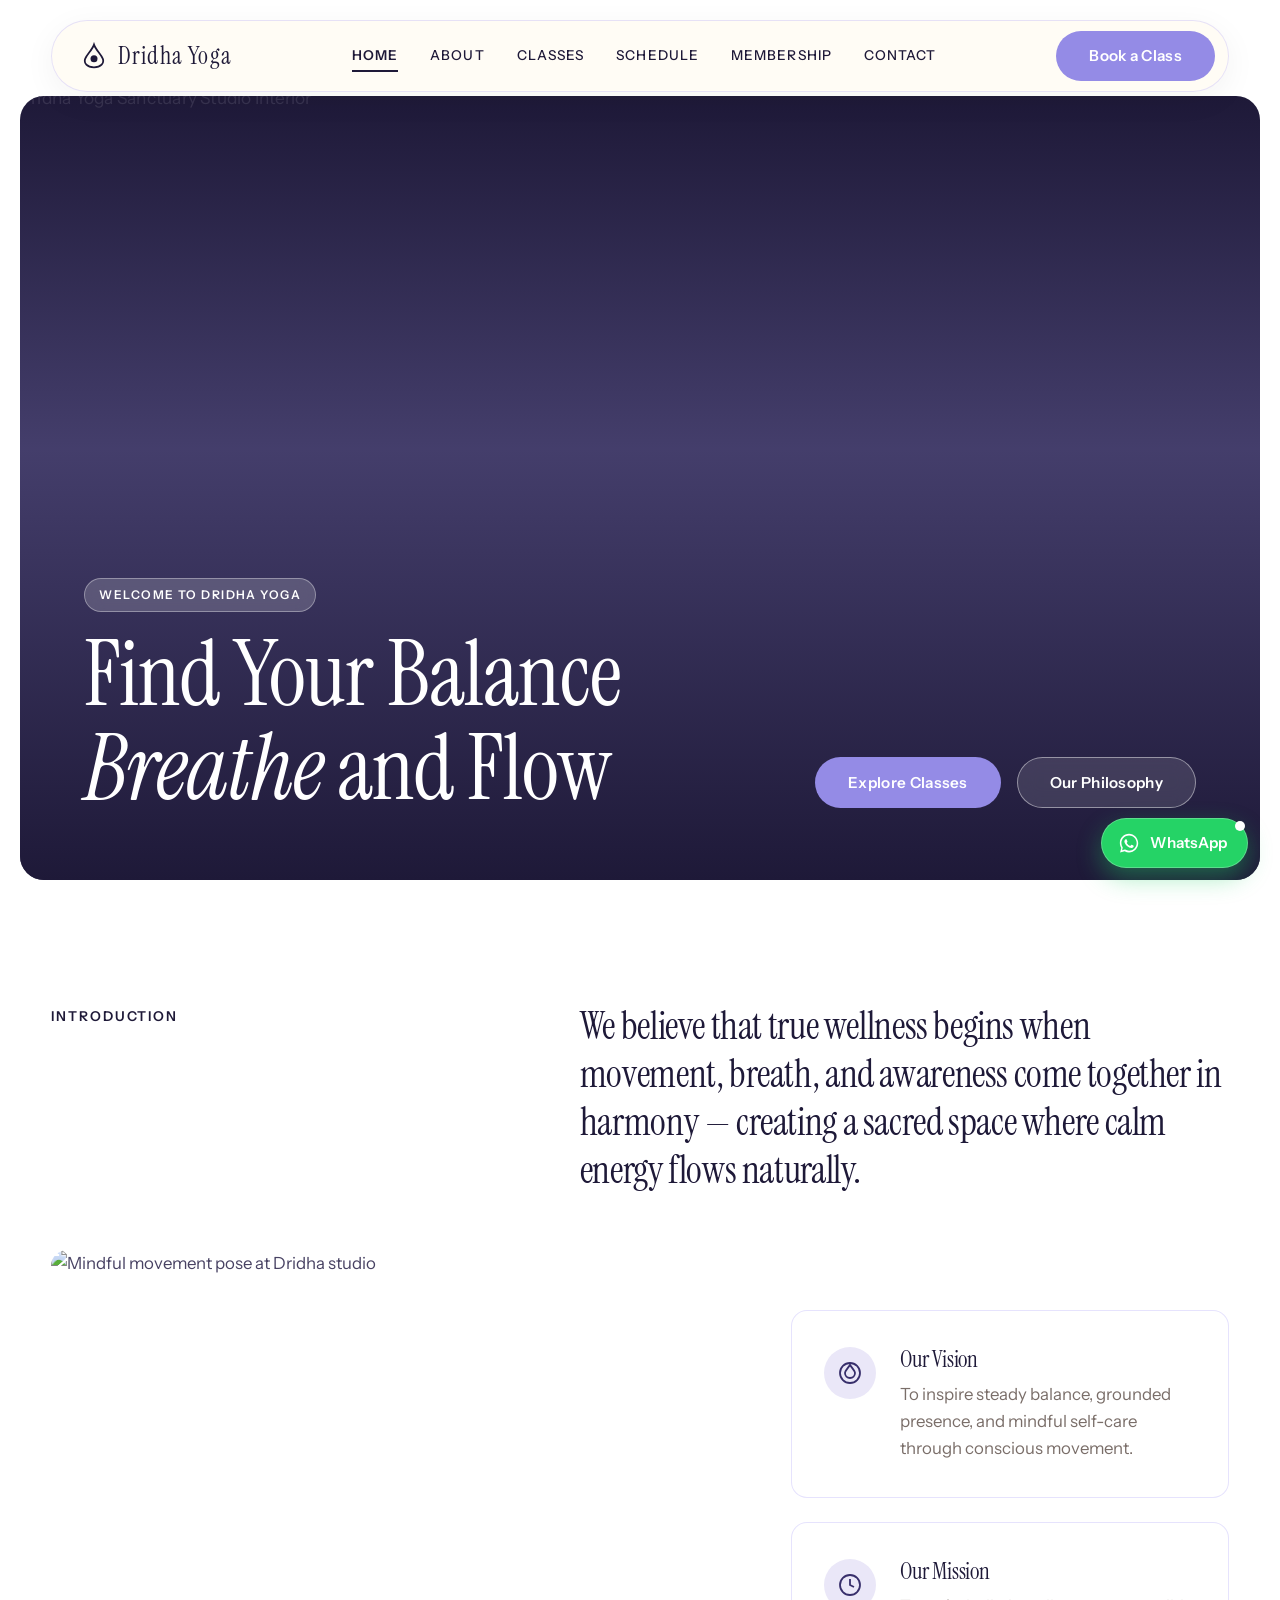
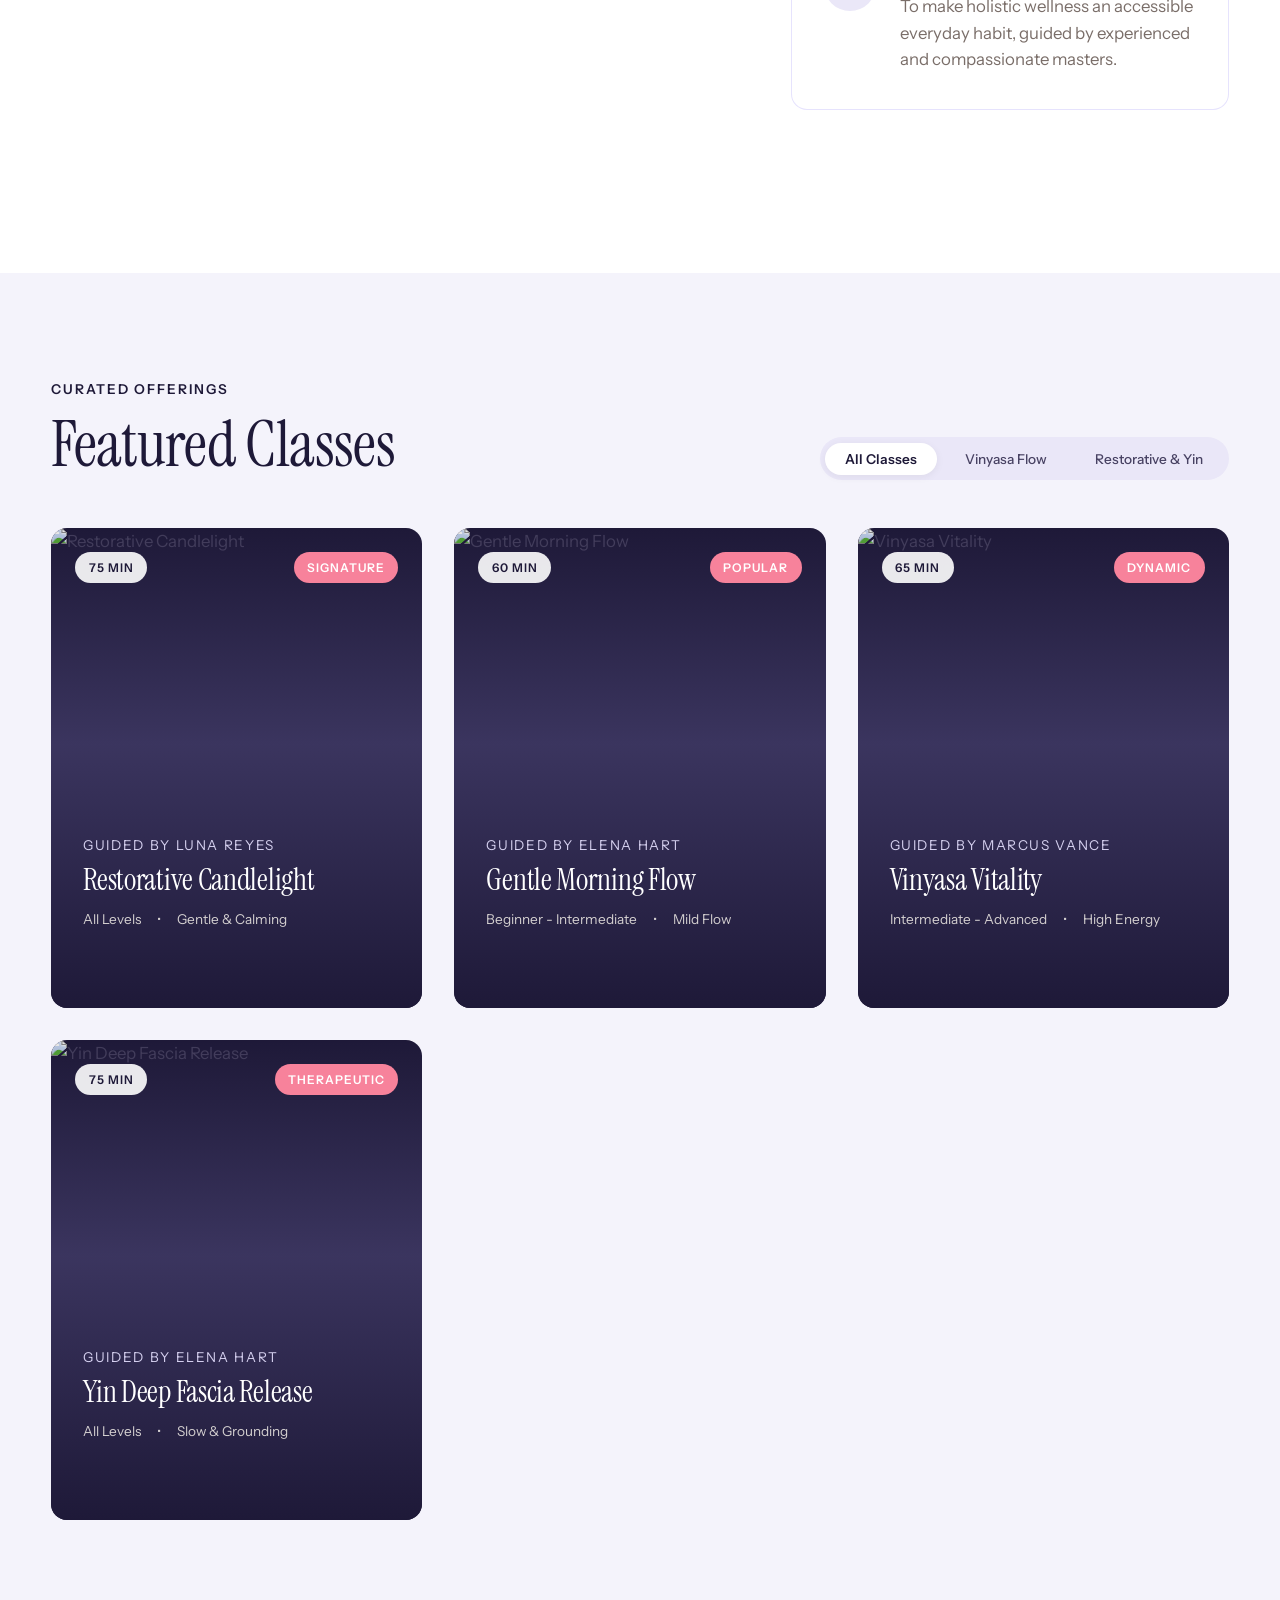
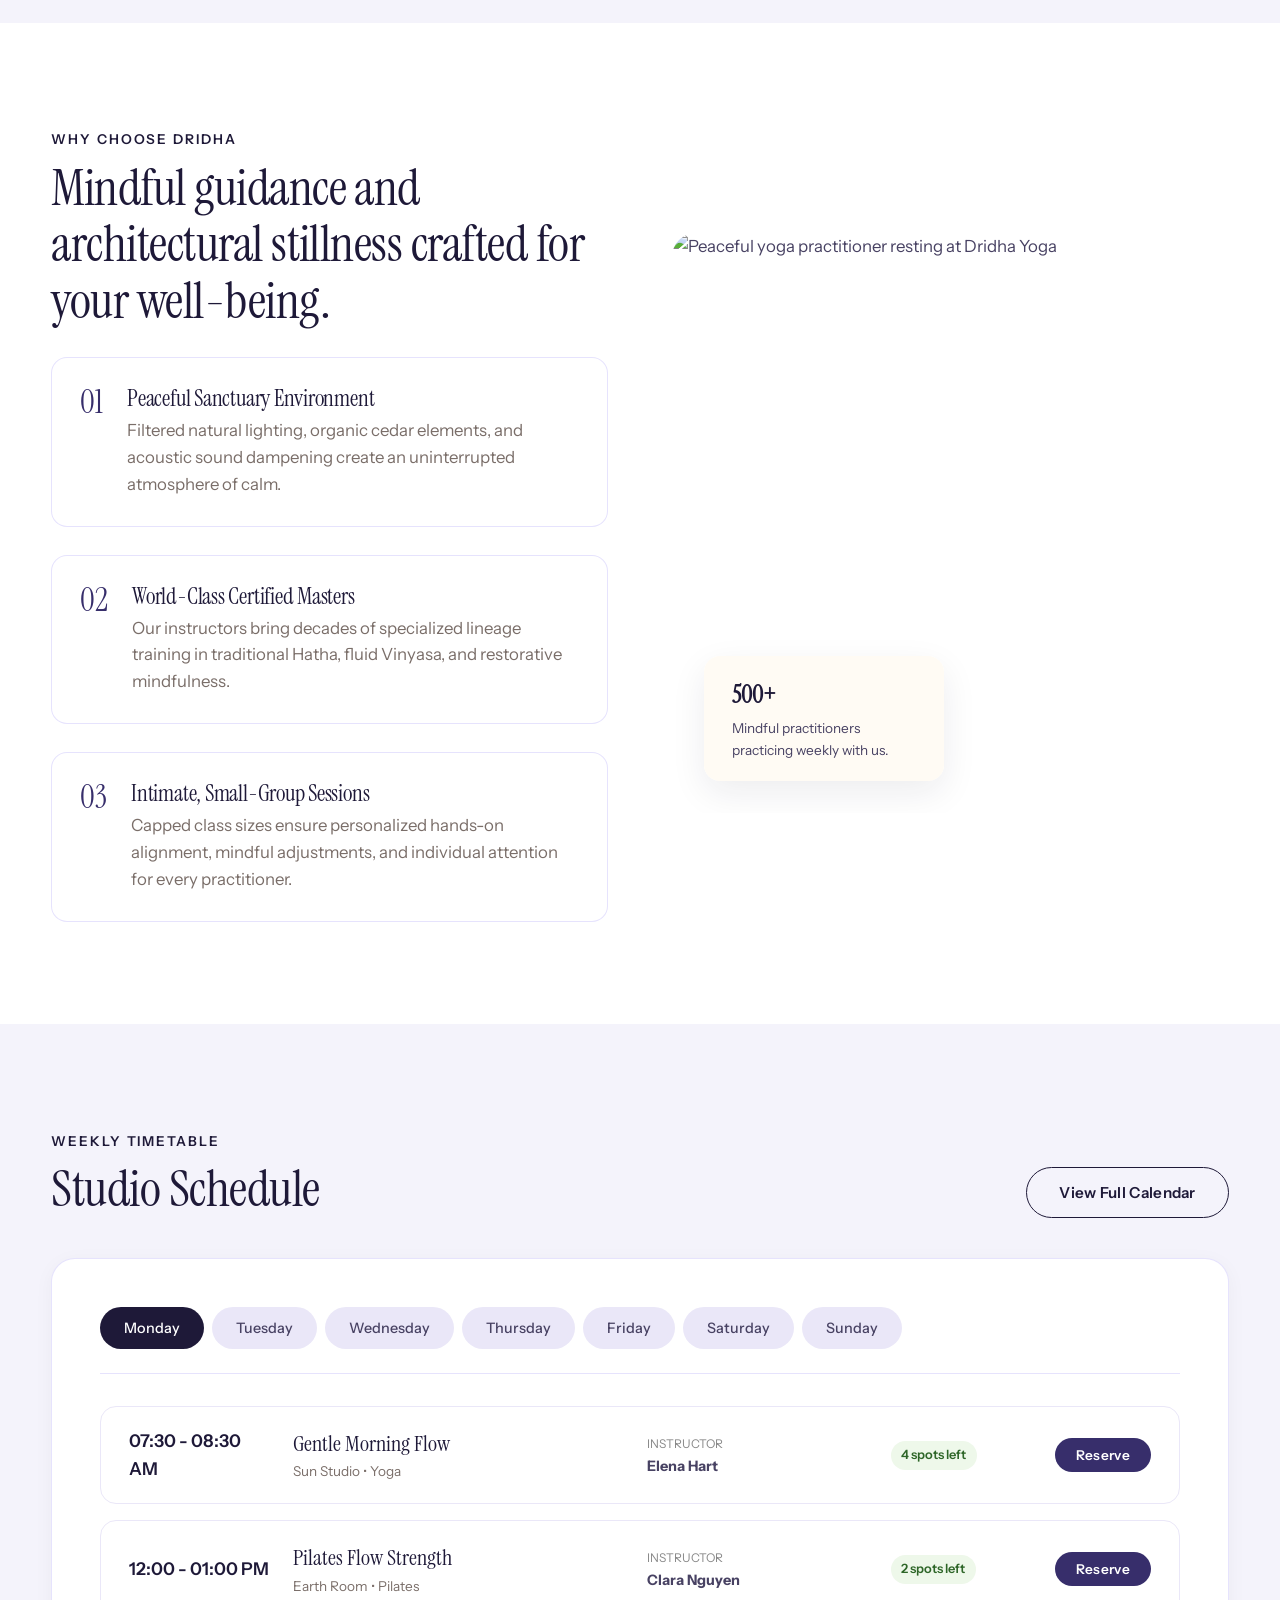
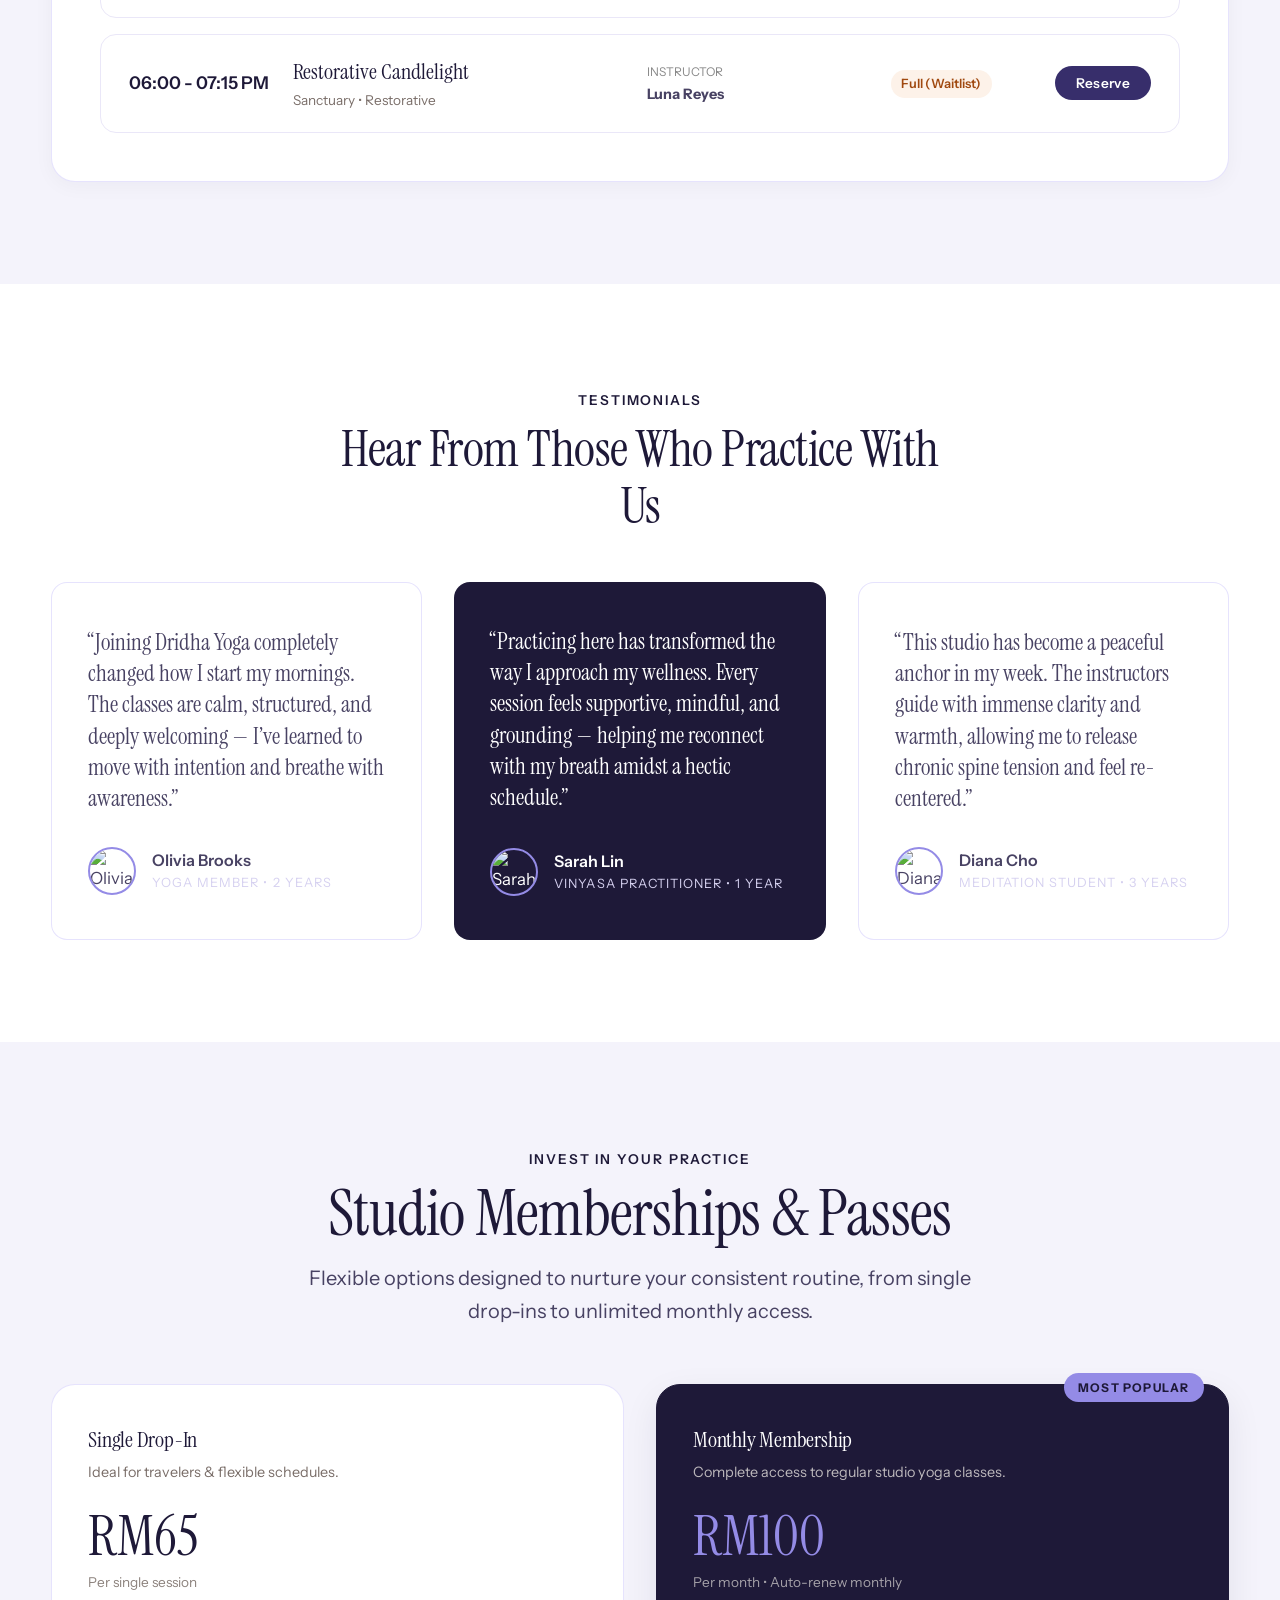
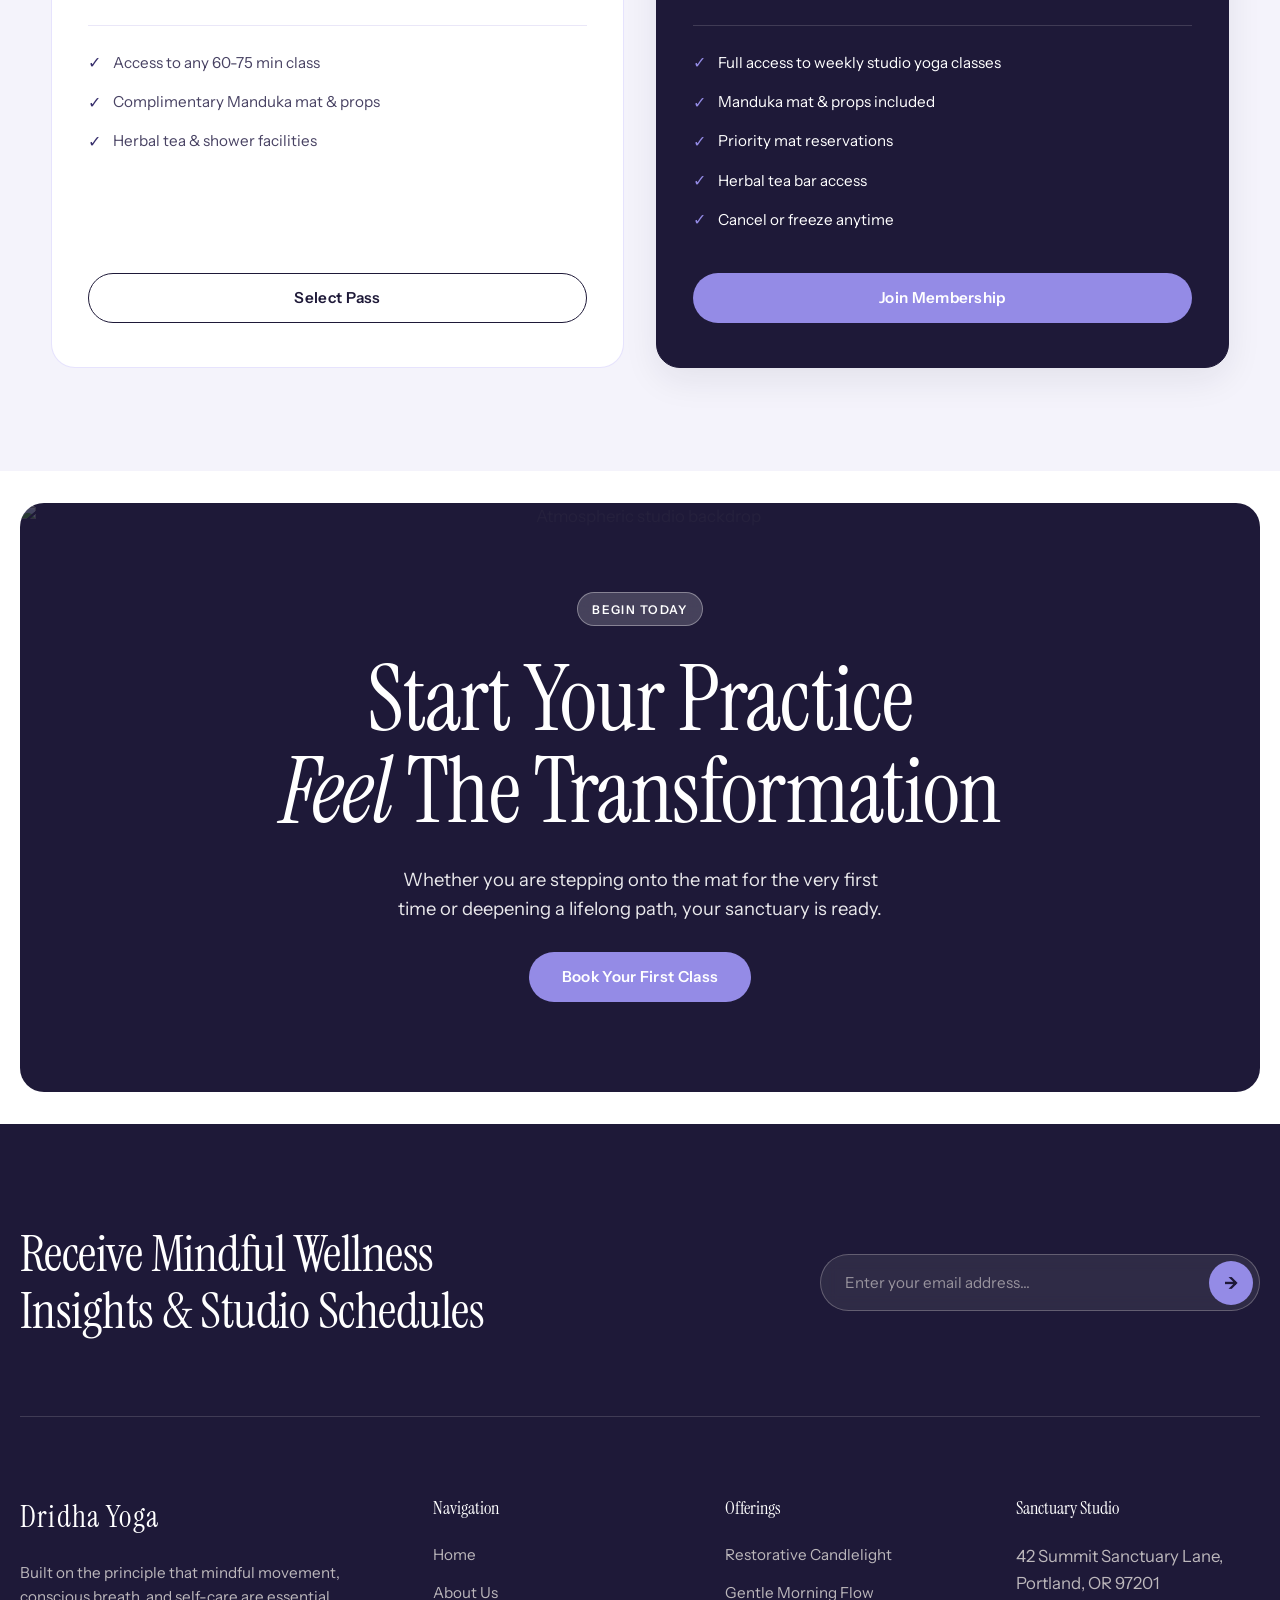
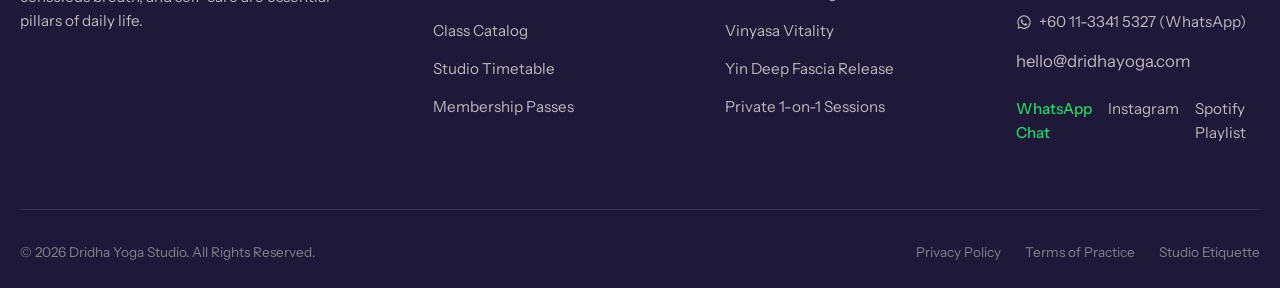
==== index.html @ 8aa04570 "Initial commit: Dridha Yoga website with WhatsApp and custom domain" ====
<!DOCTYPE html>
<html lang="en">
<head>
  <meta charset="UTF-8">
  <meta name="viewport" content="width=device-width, initial-scale=1.0">
  <title>Dridha Yoga — Mindful Movement & Meditation Sanctuary</title>
  <meta name="description" content="Dridha Yoga is a calming, modern sanctuary for mindful movement, breath, and meditation. Experience breath-synchronized flow, restorative candlelight, and intentional wellness.">
  
  <!-- Open Graph -->
  <meta property="og:title" content="Dridha Yoga — Find Your Balance, Breathe and Flow">
  <meta property="og:description" content="A tranquil sanctuary crafted for intentional yoga, breath, and mindful living.">
  <meta property="og:image" content="https://images.unsplash.com/photo-1545205597-3d9d02c29597?auto=format&fit=crop&w=1200&q=80">
  <meta property="og:type" content="website">

  <!-- Favicon -->
  <link rel="icon" type="image/svg+xml" href="data:image/svg+xml,<svg xmlns='http://www.w3.org/2000/svg' viewBox='0 0 100 100'><circle cx='50' cy='50' r='48' fill='%23ecea5e'/><path d='M50 20 C60 40 75 55 75 70 C75 80 65 85 50 85 C35 85 25 80 25 70 C25 55 40 40 50 20 Z' fill='%232a1f08'/></svg>">

  <!-- Stylesheet -->
  <link rel="stylesheet" href="css/style.css">
</head>
<body>

  <!-- Floating Pill Navbar -->
  <header class="navbar">
    <div class="container">
      <div class="navbar-wrapper">
        <a href="index.html" class="brand-logo">
          <svg class="brand-icon" viewBox="0 0 32 32" fill="currentColor">
            <path d="M16 3C18 9 24 14 26 19C28 24 24 29 16 29C8 29 4 24 6 19C8 14 14 9 16 3Z" fill="none" stroke="currentColor" stroke-width="2"/>
            <circle cx="16" cy="19" r="4" fill="currentColor"/>
          </svg>
          <span>Dridha Yoga</span>
        </a>

        <nav class="nav-links">
          <a href="index.html" class="nav-link active">Home</a>
          <a href="about.html" class="nav-link">About</a>
          <a href="classes.html" class="nav-link">Classes</a>
          <a href="schedule.html" class="nav-link">Schedule</a>
          <a href="membership.html" class="nav-link">Membership</a>
          <a href="contact.html" class="nav-link">Contact</a>
        </nav>

        <div class="nav-cta-group">
          <button class="primary-button" data-open-booking data-plan="First Time Trial Class">
            <div class="button-text-wrapper">
              <div class="button-text-inner">
                <span class="button-text">Book a Class</span>
                <span class="button-text">Book a Class</span>
              </div>
            </div>
          </button>

          <button class="nav-menu-toggle" aria-label="Toggle navigation menu">
            <span></span>
            <span></span>
          </button>
        </div>
      </div>
    </div>
  </header>

  <!-- Mobile Drawer Menu -->
  <div class="drawer-backdrop"></div>
  <aside class="mobile-nav-drawer" aria-label="Mobile Navigation">
    <div class="mobile-drawer-header">
      <a href="index.html" class="brand-logo">
        <span>Dridha Yoga</span>
      </a>
      <button class="modal-close-btn drawer-close-btn" style="position:static;" aria-label="Close menu">✕</button>
    </div>

    <div class="mobile-nav-links">
      <a href="index.html" class="nav-link active">Home</a>
      <a href="about.html" class="nav-link">About Us</a>
      <a href="classes.html" class="nav-link">All Classes</a>
      <a href="schedule.html" class="nav-link">Timetable & Schedule</a>
      <a href="membership.html" class="nav-link">Memberships & Passes</a>
      <a href="contact.html" class="nav-link">Contact & Location</a>
    </div>

    <div>
      <p class="text-muted" style="font-size: 0.85rem; margin-bottom: 0.75rem;">
        42 Summit Sanctuary Lane, Portland, OR<br>
        <a href="https://wa.me/601133415327" target="_blank" rel="noopener noreferrer" style="color: #128C7E; font-weight: 600;">WhatsApp: +60 11-3341 5327</a><br>
        hello@dridhayoga.com
      </p>
      <button class="primary-button" style="width: 100%;" data-open-booking>
        <div class="button-text-wrapper">
          <div class="button-text-inner">
            <span class="button-text">Reserve Your Mat</span>
            <span class="button-text">Reserve Your Mat</span>
          </div>
        </div>
      </button>
    </div>
  </aside>

  <!-- Main Content -->
  <main id="main">
    
    <!-- Hero Section -->
    <section class="section-hero">
      <div class="hero-frame">
        <img 
          src="https://images.unsplash.com/photo-1545205597-3d9d02c29597?auto=format&fit=crop&w=2000&q=85" 
          alt="Dridha Yoga Sanctuary Studio Interior" 
          class="hero-bg-media"
        >
        <div class="hero-overlay"></div>

        <div class="hero-content">
          <div class="hero-text-block">
            <span class="subtitle-badge">Welcome to Dridha Yoga</span>
            <h1 class="heading-0 hero-title">
              Find Your Balance<br>
              <span class="serif-italic">Breathe</span> and Flow
            </h1>
          </div>

          <div class="hero-cta-group">
            <a href="classes.html" class="primary-button">
              <div class="button-text-wrapper">
                <div class="button-text-inner">
                  <span class="button-text">Explore Classes</span>
                  <span class="button-text">Explore Classes</span>
                </div>
              </div>
            </a>

            <a href="about.html" class="primary-button variant-outline-light">
              <div class="button-text-wrapper">
                <div class="button-text-inner">
                  <span class="button-text">Our Philosophy</span>
                  <span class="button-text">Our Philosophy</span>
                </div>
              </div>
            </a>
          </div>
        </div>
      </div>
    </section>

    <!-- Introduction / Philosophy Section -->
    <section class="section reveal-on-scroll">
      <div class="container">
        <div class="intro-grid">
          
          <div class="intro-header-block">
            <div>
              <span class="subtitle">Introduction</span>
            </div>
            <div>
              <h2 class="intro-quote">
                We believe that true wellness begins when movement, breath, and awareness come together in harmony — creating a sacred space where calm energy flows naturally.
              </h2>
            </div>
          </div>

          <div class="intro-showcase-grid">
            <div class="intro-media-card">
              <img 
                src="https://images.unsplash.com/photo-1506126613408-eca07ce68773?auto=format&fit=crop&w=1400&q=80" 
                alt="Mindful movement pose at Dridha studio" 
                loading="lazy"
              >
            </div>

            <div class="intro-values-stack">
              <div class="card-outline">
                <div class="card-outline-icon">
                  <svg width="24" height="24" viewBox="0 0 24 24" fill="none" stroke="currentColor" stroke-width="1.8">
                    <path d="M12 2C6.48 2 2 6.48 2 12C2 17.52 6.48 22 12 22C17.52 22 22 17.52 22 12C22 6.48 17.52 2 12 2ZM12 4C14.5 7.5 17 10 17 12C17 14.76 14.76 17 12 17C9.24 17 7 14.76 7 12C7 10 9.5 7.5 12 4Z"/>
                  </svg>
                </div>
                <div class="card-outline-content">
                  <h3 class="heading-5">Our Vision</h3>
                  <p class="text-muted">To inspire steady balance, grounded presence, and mindful self-care through conscious movement.</p>
                </div>
              </div>

              <div class="card-outline">
                <div class="card-outline-icon">
                  <svg width="24" height="24" viewBox="0 0 24 24" fill="none" stroke="currentColor" stroke-width="1.8">
                    <circle cx="12" cy="12" r="10"/>
                    <path d="M12 6V12L16 14"/>
                  </svg>
                </div>
                <div class="card-outline-content">
                  <h3 class="heading-5">Our Mission</h3>
                  <p class="text-muted">To make holistic wellness an accessible everyday habit, guided by experienced and compassionate masters.</p>
                </div>
              </div>
            </div>

          </div>

        </div>
      </div>
    </section>

    <!-- Featured Classes Section -->
    <section class="section accent reveal-on-scroll">
      <div class="container">
        
        <div class="classes-header-row">
          <div>
            <span class="subtitle">Curated Offerings</span>
            <h2 class="heading-1" style="margin-top: 0.5rem;">Featured Classes</h2>
          </div>

          <div class="classes-filter-bar">
            <button class="filter-btn active" data-filter="all">All Classes</button>
            <button class="filter-btn" data-filter="flow">Vinyasa Flow</button>
            <button class="filter-btn" data-filter="restorative">Restorative & Yin</button>
          </div>
        </div>

        <div class="classes-grid">
          <!-- Dynamic Class Cards Rendered via JS -->
        </div>

      </div>
    </section>

    <!-- Why Choose Us Section -->
    <section class="section reveal-on-scroll">
      <div class="container">
        <div class="wcu-grid">
          
          <div class="wcu-features">
            <div>
              <span class="subtitle">Why Choose Dridha</span>
              <h2 class="heading-2" style="margin-top: 0.5rem;">
                Mindful guidance and architectural stillness crafted for your well-being.
              </h2>
            </div>

            <div class="wcu-feature-item">
              <div class="wcu-number">01</div>
              <div>
                <h3 class="heading-5" style="margin-bottom: 0.35rem;">Peaceful Sanctuary Environment</h3>
                <p class="text-muted">Filtered natural lighting, organic cedar elements, and acoustic sound dampening create an uninterrupted atmosphere of calm.</p>
              </div>
            </div>

            <div class="wcu-feature-item">
              <div class="wcu-number">02</div>
              <div>
                <h3 class="heading-5" style="margin-bottom: 0.35rem;">World-Class Certified Masters</h3>
                <p class="text-muted">Our instructors bring decades of specialized lineage training in traditional Hatha, fluid Vinyasa, and restorative mindfulness.</p>
              </div>
            </div>

            <div class="wcu-feature-item">
              <div class="wcu-number">03</div>
              <div>
                <h3 class="heading-5" style="margin-bottom: 0.35rem;">Intimate, Small-Group Sessions</h3>
                <p class="text-muted">Capped class sizes ensure personalized hands-on alignment, mindful adjustments, and individual attention for every practitioner.</p>
              </div>
            </div>
          </div>

          <div class="wcu-imagery">
            <img 
              src="https://images.unsplash.com/photo-1518611012118-696072aa579a?auto=format&fit=crop&w=1200&q=80" 
              alt="Peaceful yoga practitioner resting at Dridha Yoga" 
              loading="lazy"
            >
            <div class="wcu-floating-badge">
              <strong style="font-family: var(--font-serif); font-size: 1.5rem; color: var(--dark-brown);">500+</strong>
              <p style="font-size: 0.85rem; color: var(--brown-grey); margin-top: 0.25rem;">Mindful practitioners practicing weekly with us.</p>
            </div>
          </div>

        </div>
      </div>
    </section>

    <!-- Weekly Schedule Section -->
    <section class="section accent reveal-on-scroll">
      <div class="container">
        <div style="display: flex; justify-content: space-between; align-items: flex-end; margin-bottom: 2.5rem; flex-wrap: wrap; gap: 1.5rem;">
          <div>
            <span class="subtitle">Weekly Timetable</span>
            <h2 class="heading-2" style="margin-top: 0.5rem;">Studio Schedule</h2>
          </div>
          <a href="schedule.html" class="primary-button variant-outline-dark">
            <div class="button-text-wrapper">
              <div class="button-text-inner">
                <span class="button-text">View Full Calendar</span>
                <span class="button-text">View Full Calendar</span>
              </div>
            </div>
          </a>
        </div>

        <div class="schedule-wrapper">
          <div class="days-nav">
            <button class="day-btn active" data-day="monday">Monday</button>
            <button class="day-btn" data-day="tuesday">Tuesday</button>
            <button class="day-btn" data-day="wednesday">Wednesday</button>
            <button class="day-btn" data-day="thursday">Thursday</button>
            <button class="day-btn" data-day="friday">Friday</button>
            <button class="day-btn" data-day="saturday">Saturday</button>
            <button class="day-btn" data-day="sunday">Sunday</button>
          </div>

          <div class="schedule-rows-container">
            <!-- Rendered by JavaScript -->
          </div>
        </div>
      </div>
    </section>

    <!-- Testimonials Section -->
    <section class="section reveal-on-scroll">
      <div class="container">
        <div style="text-align: center; max-width: 38rem; margin: 0 auto 3rem;">
          <span class="subtitle">Testimonials</span>
          <h2 class="heading-2" style="margin-top: 0.5rem;">Hear From Those Who Practice With Us</h2>
        </div>

        <div class="testimonials-grid">
          
          <div class="testimonial-card light">
            <blockquote class="testimonial-quote">
              “Joining Dridha Yoga completely changed how I start my mornings. The classes are calm, structured, and deeply welcoming — I’ve learned to move with intention and breathe with awareness.”
            </blockquote>
            <div class="testimonial-author">
              <img src="https://images.unsplash.com/photo-1534528741775-53994a69daeb?auto=format&fit=crop&w=150&q=80" alt="Olivia Brooks" class="author-avatar">
              <div>
                <div class="author-name">Olivia Brooks</div>
                <div class="author-role">Yoga Member • 2 Years</div>
              </div>
            </div>
          </div>

          <div class="testimonial-card dark">
            <blockquote class="testimonial-quote">
              “Practicing here has transformed the way I approach my wellness. Every session feels supportive, mindful, and grounding — helping me reconnect with my breath amidst a hectic schedule.”
            </blockquote>
            <div class="testimonial-author">
              <img src="https://images.unsplash.com/photo-1517841905240-472988babdf9?auto=format&fit=crop&w=150&q=80" alt="Sarah Lin" class="author-avatar">
              <div>
                <div class="author-name">Sarah Lin</div>
                <div class="author-role">Vinyasa Practitioner • 1 Year</div>
              </div>
            </div>
          </div>

          <div class="testimonial-card light">
            <blockquote class="testimonial-quote">
              “This studio has become a peaceful anchor in my week. The instructors guide with immense clarity and warmth, allowing me to release chronic spine tension and feel re-centered.”
            </blockquote>
            <div class="testimonial-author">
              <img src="https://images.unsplash.com/photo-1507003211169-0a1dd7228f2d?auto=format&fit=crop&w=150&q=80" alt="Diana Cho" class="author-avatar">
              <div>
                <div class="author-name">Diana Cho</div>
                <div class="author-role">Meditation Student • 3 Years</div>
              </div>
            </div>
          </div>

        </div>
      </div>
    </section>

    <!-- Memberships & Pricing Section -->
    <section class="section accent reveal-on-scroll">
      <div class="container">
        <div style="text-align: center; max-width: 42rem; margin: 0 auto 3.5rem;">
          <span class="subtitle">Invest In Your Practice</span>
          <h2 class="heading-1" style="margin-top: 0.5rem;">Studio Memberships & Passes</h2>
          <p class="text-lead" style="margin-top: 0.75rem;">Flexible options designed to nurture your consistent routine, from single drop-ins to unlimited monthly access.</p>
        </div>

        <div class="pricing-grid">
          
          <!-- Drop In -->
          <div class="pricing-card">
            <div>
              <h3 class="pricing-plan-name">Single Drop-In</h3>
              <p class="text-muted" style="font-size: 0.9rem;">Ideal for travelers & flexible schedules.</p>
              <div class="pricing-price">RM65</div>
              <div class="pricing-period">Per single session</div>

              <div class="pricing-features">
                <div class="pricing-feature-item">
                  <span class="feature-check">✓</span>
                  <span>Access to any 60-75 min class</span>
                </div>
                <div class="pricing-feature-item">
                  <span class="feature-check">✓</span>
                  <span>Complimentary Manduka mat & props</span>
                </div>
                <div class="pricing-feature-item">
                  <span class="feature-check">✓</span>
                  <span>Herbal tea & shower facilities</span>
                </div>
              </div>
            </div>

            <button class="primary-button variant-outline-dark" data-open-booking data-plan="Single Drop-In Pass (RM65)">
              <div class="button-text-wrapper">
                <div class="button-text-inner">
                  <span class="button-text">Select Pass</span>
                  <span class="button-text">Select Pass</span>
                </div>
              </div>
            </button>
          </div>

          <!-- Monthly Membership (Featured) -->
          <div class="pricing-card featured">
            <span class="pricing-tag">Most Popular</span>
            <div>
              <h3 class="pricing-plan-name">Monthly Membership</h3>
              <p style="color: rgba(255,251,243,0.7); font-size: 0.9rem;">Complete access to regular studio yoga classes.</p>
              <div class="pricing-price">RM100</div>
              <div class="pricing-period" style="color: rgba(255,251,243,0.6);">Per month • Auto-renew monthly</div>

              <div class="pricing-features">
                <div class="pricing-feature-item">
                  <span class="feature-check">✓</span>
                  <span>Full access to weekly studio yoga classes</span>
                </div>
                <div class="pricing-feature-item">
                  <span class="feature-check">✓</span>
                  <span>Manduka mat & props included</span>
                </div>
                <div class="pricing-feature-item">
                  <span class="feature-check">✓</span>
                  <span>Priority mat reservations</span>
                </div>
                <div class="pricing-feature-item">
                  <span class="feature-check">✓</span>
                  <span>Herbal tea bar access</span>
                </div>
                <div class="pricing-feature-item">
                  <span class="feature-check">✓</span>
                  <span>Cancel or freeze anytime</span>
                </div>
              </div>
            </div>

            <button class="primary-button" data-open-booking data-plan="Monthly Membership (RM100/mo)">
              <div class="button-text-wrapper">
                <div class="button-text-inner">
                  <span class="button-text">Join Membership</span>
                  <span class="button-text">Join Membership</span>
                </div>
              </div>
            </button>
          </div>

        </div>
      </div>
    </section>

    <!-- Call to Action Banner -->
    <section class="section-cta reveal-on-scroll">
      <div class="cta-banner">
        <img 
          src="https://images.unsplash.com/photo-1508215885820-4523e431397e?auto=format&fit=crop&w=1600&q=80" 
          alt="Atmospheric studio backdrop" 
          class="cta-bg"
        >
        
        <div class="cta-inner">
          <span class="subtitle-badge">Begin Today</span>
          <h2 class="heading-0 text-white">
            Start Your Practice<br>
            <span class="serif-italic">Feel</span> The Transformation
          </h2>
          <p class="text-white" style="font-size: 1.15rem; max-width: 500px; opacity: 0.9;">
            Whether you are stepping onto the mat for the very first time or deepening a lifelong path, your sanctuary is ready.
          </p>
          <button class="primary-button" data-open-booking data-plan="First Time Trial Class">
            <div class="button-text-wrapper">
              <div class="button-text-inner">
                <span class="button-text">Book Your First Class</span>
                <span class="button-text">Book Your First Class</span>
              </div>
            </div>
          </button>
        </div>
      </div>
    </section>

  </main>

  <!-- Seraya Luxury Editorial Footer -->
  <footer class="footer-section">
    <div class="footer-container">
      
      <!-- Newsletter Box -->
      <div class="footer-newsletter-box">
        <h2 class="footer-headline">
          Receive Mindful Wellness Insights & Studio Schedules
        </h2>

        <form class="newsletter-form">
          <input type="email" class="newsletter-input" placeholder="Enter your email address..." required>
          <button type="submit" class="newsletter-btn" aria-label="Subscribe to newsletter">→</button>
        </form>
      </div>

      <!-- Footer Grid -->
      <div class="footer-main-grid">
        
        <div class="footer-brand-col">
          <div class="footer-brand-logo">Dridha Yoga</div>
          <p style="color: rgba(255,251,243,0.7); font-size: 0.95rem; line-height: 1.6;">
            Built on the principle that mindful movement, conscious breath, and self-care are essential pillars of daily life.
          </p>
        </div>

        <div>
          <div class="footer-col-title">Navigation</div>
          <div class="footer-links-list">
            <a href="index.html">Home</a>
            <a href="about.html">About Us</a>
            <a href="classes.html">Class Catalog</a>
            <a href="schedule.html">Studio Timetable</a>
            <a href="membership.html">Membership Passes</a>
          </div>
        </div>

        <div>
          <div class="footer-col-title">Offerings</div>
          <div class="footer-links-list">
            <a href="classes.html">Restorative Candlelight</a>
            <a href="classes.html">Gentle Morning Flow</a>
            <a href="classes.html">Vinyasa Vitality</a>
            <a href="classes.html">Yin Deep Fascia Release</a>
            <a href="classes.html">Private 1-on-1 Sessions</a>
          </div>
        </div>

        <div>
          <div class="footer-col-title">Sanctuary Studio</div>
          <div class="footer-links-list">
            <span style="color: rgba(255,251,243,0.7);">42 Summit Sanctuary Lane,<br>Portland, OR 97201</span>
            <a href="https://wa.me/601133415327" target="_blank" rel="noopener noreferrer" class="whatsapp-footer-link">
              <svg viewBox="0 0 24 24"><path d="M12.031 2C6.511 2 2.016 6.49 2.016 12C2.016 13.972 2.589 15.807 3.58 17.359L2.25 22.25L7.277 20.942C8.767 21.849 10.51 22.375 12.031 22.375C17.551 22.375 22.047 17.885 22.047 12.375C22.047 6.865 17.551 2 12.031 2ZM12.031 20.485C10.669 20.485 9.102 20.007 7.753 19.206L7.433 19.016L4.457 19.789L5.253 16.892L5.045 16.562C4.167 15.163 3.703 13.535 3.703 12C3.703 7.421 7.437 3.687 12.031 3.687C16.625 3.687 20.359 7.421 20.359 12C20.359 16.579 16.625 20.485 12.031 20.485ZM16.608 14.735C16.357 14.61 15.127 14.004 14.898 13.921C14.668 13.837 14.502 13.796 14.335 14.046C14.168 14.296 13.689 14.859 13.543 15.025C13.397 15.192 13.251 15.213 13 15.088C12.75 14.963 11.942 14.698 10.987 13.847C10.244 13.185 9.742 12.368 9.596 12.118C9.45 11.868 9.581 11.733 9.706 11.609C9.818 11.498 9.957 11.316 10.082 11.17C10.207 11.024 10.249 10.92 10.332 10.753C10.416 10.587 10.374 10.441 10.311 10.316C10.249 10.191 9.748 8.961 9.54 8.461C9.337 7.974 9.131 8.041 8.976 8.033L8.496 8.025C8.329 8.025 8.058 8.087 7.829 8.337C7.599 8.587 6.953 9.192 6.953 10.421C6.953 11.65 7.85 12.838 7.975 13.005C8.1 13.172 9.741 15.698 12.25 16.782C12.847 17.04 13.313 17.195 13.677 17.311C14.276 17.502 14.821 17.475 15.253 17.41C15.735 17.338 16.735 16.804 16.944 16.221C17.153 15.638 17.153 15.138 17.09 15.025C17.028 14.912 16.861 14.86 16.608 14.735Z"/></svg>
              <span>+60 11-3341 5327 (WhatsApp)</span>
            </a>
            <span style="color: rgba(255,251,243,0.7);">hello@dridhayoga.com</span>
            <div style="display: flex; gap: 1rem; margin-top: 0.5rem;">
              <a href="https://wa.me/601133415327" target="_blank" rel="noopener noreferrer" style="color: #25D366; font-weight: 500;">WhatsApp Chat</a>
              <a href="#" aria-label="Instagram">Instagram</a>
              <a href="#" aria-label="Spotify">Spotify Playlist</a>
            </div>
          </div>
        </div>

      </div>

      <!-- Footer Bottom -->
      <div class="footer-bottom-bar">
        <div>© 2026 Dridha Yoga Studio. All Rights Reserved.</div>
        <div class="footer-bottom-links">
          <a href="#">Privacy Policy</a>
          <a href="#">Terms of Practice</a>
          <a href="#">Studio Etiquette</a>
        </div>
      </div>

    </div>
  </footer>

  <!-- Interactive Modal Container (Class Details & Reservation Flow) -->
  <div class="modal-backdrop" role="dialog" aria-modal="true">
    <div class="modal-dialog">
      <!-- Injected via JavaScript -->
    </div>
  </div>

  <!-- JavaScript -->
  <script src="js/main.js"></script>
</body>
</html>
---- css/style.css ----
/* ==========================================================================
   DRIDHA YOGA - SERAYA THEME DESIGN SYSTEM
   Inspired by Webflow Seraya Template (Minimal, Earthy, Warm, Editorial Zen)
   ========================================================================== */

@import url('https://fonts.googleapis.com/css2?family=Instrument+Sans:ital,wght@0,400..700;1,400..700&family=Instrument+Serif:ital@0;1&display=swap');

:root {
  /* Core Color Palette - Lavender & Periwinkle Brand */
  --white: #ffffff;
  --cream: #f4f3fb;
  --dark-cream: #d6d1f0;
  --dark-brown: #1e1938;
  --dark-brown-rgb: 30, 25, 56;
  --brown-grey: #484263;
  --sand-tint: #eae7f8;
  
  /* Signature Lavender, Periwinkle & Petal Accents */
  --primary: #948be6;
  --primary-dark: #372e6b;
  --primary-light: #b8b0fa;
  --primary-glow: rgba(148, 139, 230, 0.4);
  
  --accent-blue: #7f9ae6;
  --accent-coral: #f7829b;
  --accent-lilac: #c3bbf5;

  --white-transparent: rgba(255, 255, 255, 0.65);
  --white-translucent: rgba(255, 255, 255, 0.88);
  --glass-border: rgba(184, 176, 250, 0.35);
  --dark-overlay: rgba(30, 25, 56, 0.6);

  /* Typography */
  --font-serif: 'Instrument Serif', Georgia, serif;
  --font-sans: 'Instrument Sans', -apple-system, BlinkMacSystemFont, "Segoe UI", Roboto, sans-serif;
  
  /* Font Sizes */
  --h0-size: clamp(3.5rem, 7vw, 6rem);
  --h1-size: clamp(2.75rem, 5vw, 4.5rem);
  --h2-size: clamp(2.25rem, 4vw, 3.75rem);
  --h3-size: clamp(1.75rem, 3vw, 2.75rem);
  --h4-size: clamp(1.4rem, 2.2vw, 2rem);
  --h5-size: clamp(1.15rem, 1.8vw, 1.5rem);
  --h6-size: clamp(1rem, 1.4vw, 1.25rem);
  --body-size: 1.05rem;
  --subtitle-size: 0.85rem;

  /* Spacing */
  --space-xxs: 0.25rem;
  --space-xs: 0.5rem;
  --space-sm: 1rem;
  --space-md: 2rem;
  --space-lg: 4rem;
  --space-xl: 6rem;
  --space-xxl: 8rem;

  /* Border Radii */
  --radius-sm: 8px;
  --radius-md: 16px;
  --radius-lg: 24px;
  --radius-xl: 32px;
  --radius-pill: 9999px;

  /* Transitions & Shadows */
  --transition-fast: 0.2s cubic-bezier(0.16, 1, 0.3, 1);
  --transition-smooth: 0.4s cubic-bezier(0.16, 1, 0.3, 1);
  --transition-slow: 0.7s cubic-bezier(0.16, 1, 0.3, 1);
  --shadow-subtle: 0 4px 20px rgba(30, 25, 56, 0.04);
  --shadow-hover: 0 12px 35px rgba(30, 25, 56, 0.08);
  --shadow-modal: 0 25px 60px rgba(30, 25, 56, 0.22);
}

/* ==========================================================================
   CSS Reset & Base Rules
   ========================================================================== */

*, *::before, *::after {
  box-sizing: border-box;
  margin: 0;
  padding: 0;
}

html {
  font-size: 16px;
  scroll-behavior: smooth;
  -webkit-text-size-adjust: 100%;
  -webkit-font-smoothing: antialiased;
  -moz-osx-font-smoothing: grayscale;
}

body {
  background-color: var(--white);
  color: var(--brown-grey);
  font-family: var(--font-sans);
  font-size: var(--body-size);
  line-height: 1.6;
  font-weight: 400;
  overflow-x: hidden;
  selection-background-color: var(--primary);
  selection-color: var(--dark-brown);
}

::selection {
  background: var(--primary);
  color: var(--dark-brown);
}

img, video {
  max-width: 100%;
  height: auto;
  display: block;
}

a {
  color: var(--dark-brown);
  text-decoration: none;
  transition: all var(--transition-fast);
}

ul, ol {
  list-style: none;
}

button, input, textarea, select {
  font-family: inherit;
  font-size: inherit;
  color: inherit;
  border: none;
  outline: none;
  background: none;
}

button {
  cursor: pointer;
}

/* ==========================================================================
   Typography Classes
   ========================================================================== */

h1, h2, h3, h4, h5, h6,
.h0, .heading-0, .heading-1, .heading-2, .heading-3, .heading-4, .heading-5, .heading-6 {
  font-family: var(--font-serif);
  color: var(--dark-brown);
  line-height: 1.1;
  font-weight: 400;
  letter-spacing: -0.01em;
}

.heading-0, .h0 {
  font-size: var(--h0-size);
  line-height: 1.02;
}

.heading-1, h1 {
  font-size: var(--h1-size);
}

.heading-2, h2 {
  font-size: var(--h2-size);
}

.heading-3, h3 {
  font-size: var(--h3-size);
}

.heading-4, h4 {
  font-size: var(--h4-size);
}

.heading-5, h5 {
  font-size: var(--h5-size);
}

.heading-6, h6 {
  font-size: var(--h6-size);
}

.serif-italic {
  font-style: italic;
  font-family: var(--font-serif);
}

.subtitle {
  font-family: var(--font-sans);
  font-size: var(--subtitle-size);
  font-weight: 600;
  letter-spacing: 0.14em;
  text-transform: uppercase;
  color: var(--dark-brown);
  display: inline-flex;
  align-items: center;
  gap: 0.5rem;
}

.subtitle.white {
  color: var(--white);
}

.subtitle-badge {
  display: inline-flex;
  align-items: center;
  gap: 0.5rem;
  padding: 0.4rem 0.9rem;
  background-color: rgba(255, 255, 255, 0.18);
  border: 1px solid rgba(255, 255, 255, 0.35);
  border-radius: var(--radius-pill);
  font-size: 0.75rem;
  font-weight: 600;
  letter-spacing: 0.12em;
  text-transform: uppercase;
  color: var(--white);
  backdrop-filter: blur(8px);
}

.subtitle-badge.dark {
  background-color: rgba(148, 139, 230, 0.12);
  border-color: rgba(148, 139, 230, 0.3);
  color: var(--primary-dark);
}

.text-white {
  color: var(--white) !important;
}

.text-muted {
  color: #7a6e69;
}

.text-lead {
  font-size: 1.25rem;
  line-height: 1.65;
  color: var(--brown-grey);
}

/* ==========================================================================
   Layout Containers
   ========================================================================== */

.container {
  width: 100%;
  max-width: 1440px;
  margin-left: auto;
  margin-right: auto;
  padding-left: clamp(1.25rem, 4vw, 3.5rem);
  padding-right: clamp(1.25rem, 4vw, 3.5rem);
}

.container-narrow {
  max-width: 1080px;
}

.section {
  padding-top: clamp(4rem, 8vw, var(--space-xxl));
  padding-bottom: clamp(4rem, 8vw, var(--space-xxl));
  position: relative;
}

.section.accent {
  background-color: var(--cream);
}

.section.dark {
  background-color: var(--dark-brown);
  color: var(--white);
}

.section.first {
  padding-top: clamp(6rem, 10vw, 9rem);
}

/* ==========================================================================
   Seraya Pill Buttons (Rolling Text Animation)
   ========================================================================== */

.primary-button {
  display: inline-flex;
  align-items: center;
  justify-content: center;
  padding: 0.9rem 2rem;
  border-radius: var(--radius-pill);
  font-family: var(--font-sans);
  font-size: 0.95rem;
  font-weight: 600;
  letter-spacing: 0.02em;
  text-decoration: none;
  cursor: pointer;
  background-color: var(--primary);
  color: var(--white);
  border: 1px solid transparent;
  transition: transform var(--transition-fast), background-color var(--transition-fast), box-shadow var(--transition-fast);
  overflow: hidden;
  position: relative;
}

.primary-button:hover {
  background-color: var(--primary-dark);
  transform: translateY(-2px);
  box-shadow: 0 8px 24px var(--primary-glow);
}

.primary-button.variant-dark {
  background-color: var(--primary-dark);
  color: var(--white);
}

.primary-button.variant-dark:hover {
  background-color: var(--dark-brown);
  box-shadow: 0 8px 24px rgba(30, 25, 56, 0.25);
}

.primary-button.variant-outline-light {
  background-color: rgba(255, 255, 255, 0.12);
  color: var(--white);
  border: 1px solid rgba(255, 255, 255, 0.45);
  backdrop-filter: blur(10px);
}

.primary-button.variant-outline-light:hover {
  background-color: var(--white);
  color: var(--primary-dark);
  border-color: var(--white);
}

.primary-button.variant-outline-dark {
  background-color: transparent;
  color: var(--dark-brown);
  border: 1px solid var(--dark-brown);
}

.primary-button.variant-outline-dark:hover {
  background-color: var(--dark-brown);
  color: var(--white);
}

/* Rolling Text Inner */
.button-text-wrapper {
  display: block;
  height: 1.3em;
  line-height: 1.3em;
  overflow: hidden;
  position: relative;
}

.button-text-inner {
  display: flex;
  flex-direction: column;
  transition: transform 0.35s cubic-bezier(0.25, 1, 0.5, 1);
}

.primary-button:hover .button-text-inner {
  transform: translateY(-50%);
}

.button-text {
  display: block;
  height: 1.3em;
  line-height: 1.3em;
  white-space: nowrap;
}

/* ==========================================================================
   Navigation Bar (Floating Pill Seraya Style)
   ========================================================================== */

.navbar {
  position: fixed;
  top: 0;
  left: 0;
  width: 100%;
  z-index: 1000;
  padding: 1.25rem 0;
  transition: padding var(--transition-fast), background var(--transition-fast);
}

.navbar.scrolled {
  padding: 0.75rem 0;
}

.navbar-wrapper {
  display: flex;
  align-items: center;
  justify-content: space-between;
  padding: 0.6rem 0.8rem 0.6rem 1.75rem;
  background: rgba(255, 251, 243, 0.78);
  border: 1px solid var(--glass-border);
  border-radius: var(--radius-pill);
  backdrop-filter: blur(16px);
  -webkit-backdrop-filter: blur(16px);
  box-shadow: 0 8px 32px rgba(42, 31, 8, 0.05);
  transition: all var(--transition-fast);
}

.navbar.scrolled .navbar-wrapper {
  background: rgba(255, 251, 243, 0.94);
  box-shadow: 0 10px 30px rgba(42, 31, 8, 0.1);
}

.brand-logo {
  display: flex;
  align-items: center;
  gap: 0.6rem;
  font-family: var(--font-serif);
  font-size: 1.5rem;
  letter-spacing: 0.05em;
  font-weight: 500;
  color: var(--dark-brown);
  text-decoration: none;
}

.brand-icon {
  width: 28px;
  height: 28px;
  color: var(--dark-brown);
}

.nav-links {
  display: flex;
  align-items: center;
  gap: 2rem;
}

.nav-link {
  font-family: var(--font-sans);
  font-size: 0.85rem;
  font-weight: 500;
  letter-spacing: 0.08em;
  text-transform: uppercase;
  color: var(--dark-brown);
  position: relative;
  padding: 0.3rem 0;
}

.nav-link::after {
  content: '';
  position: absolute;
  bottom: 0;
  left: 0;
  width: 0%;
  height: 1.5px;
  background-color: var(--dark-brown);
  transition: width var(--transition-fast);
}

.nav-link:hover::after,
.nav-link.active::after {
  width: 100%;
}

.nav-link.active {
  font-weight: 600;
}

.nav-cta-group {
  display: flex;
  align-items: center;
  gap: 0.75rem;
}

.nav-menu-toggle {
  display: none;
  width: 44px;
  height: 44px;
  border-radius: 50%;
  background-color: var(--white);
  border: 1px solid var(--dark-cream);
  align-items: center;
  justify-content: center;
  flex-direction: column;
  gap: 5px;
  cursor: pointer;
  transition: all var(--transition-fast);
}

.nav-menu-toggle span {
  display: block;
  width: 18px;
  height: 1.5px;
  background-color: var(--dark-brown);
  transition: all var(--transition-fast);
}

/* Mobile Drawer */
.mobile-nav-drawer {
  position: fixed;
  top: 0;
  right: -100%;
  width: 100%;
  max-width: 360px;
  height: 100vh;
  background-color: var(--white);
  box-shadow: -10px 0 40px rgba(42, 31, 8, 0.15);
  z-index: 1001;
  padding: 2.5rem 2rem;
  display: flex;
  flex-direction: column;
  justify-content: space-between;
  transition: right var(--transition-smooth);
}

.mobile-nav-drawer.open {
  right: 0;
}

.mobile-drawer-header {
  display: flex;
  align-items: center;
  justify-content: space-between;
  padding-bottom: 1.5rem;
  border-bottom: 1px solid var(--dark-cream);
}

.mobile-nav-links {
  display: flex;
  flex-direction: column;
  gap: 1.5rem;
  margin: 2.5rem 0;
}

.mobile-nav-links .nav-link {
  font-size: 1.35rem;
  font-family: var(--font-serif);
  text-transform: none;
  font-weight: 400;
}

.drawer-backdrop {
  position: fixed;
  inset: 0;
  background: rgba(42, 31, 8, 0.4);
  backdrop-filter: blur(4px);
  z-index: 1000;
  opacity: 0;
  pointer-events: none;
  transition: opacity var(--transition-fast);
}

.drawer-backdrop.open {
  opacity: 1;
  pointer-events: auto;
}

/* ==========================================================================
   Hero Section (Framed Seraya Rounded Style)
   ========================================================================== */

.section-hero {
  min-height: 100vh;
  padding: 6rem 1.25rem 1.25rem;
  display: flex;
  flex-direction: column;
}

.hero-frame {
  flex: 1;
  border-radius: var(--radius-lg);
  background-color: var(--dark-brown);
  position: relative;
  overflow: hidden;
  display: flex;
  flex-direction: column;
  justify-content: flex-end;
  min-height: 78vh;
  padding: clamp(2rem, 5vw, 4.5rem);
}

.hero-bg-media {
  position: absolute;
  inset: 0;
  width: 100%;
  height: 100%;
  object-fit: cover;
  z-index: 1;
  filter: brightness(0.85);
  transform: scale(1.03);
  transition: transform 12s ease-out;
}

.hero-frame:hover .hero-bg-media {
  transform: scale(1.08);
}

.hero-overlay {
  position: absolute;
  inset: 0;
  background: linear-gradient(
    to bottom,
    rgba(30, 25, 56, 0.2) 0%,
    rgba(125, 117, 184, 0.4) 45%,
    rgba(30, 25, 56, 0.92) 100%
  );
  z-index: 2;
  pointer-events: none;
}

.hero-content {
  position: relative;
  z-index: 3;
  display: flex;
  justify-content: space-between;
  align-items: flex-end;
  gap: 3rem;
  flex-wrap: wrap;
}

.hero-text-block {
  max-width: 52rem;
}

.hero-title {
  color: var(--white);
  margin-top: 1rem;
  line-height: 1.05;
}

.hero-cta-group {
  display: flex;
  align-items: center;
  gap: 1rem;
  flex-wrap: wrap;
  padding-bottom: 0.5rem;
}

/* ==========================================================================
   Introduction & Philosophy Section
   ========================================================================== */

.intro-grid {
  display: grid;
  grid-template-columns: 1fr;
  gap: 3.5rem;
}

.intro-header-block {
  display: grid;
  grid-template-columns: 1fr 1.35fr;
  gap: 3rem;
  align-items: flex-start;
}

.intro-quote {
  font-family: var(--font-serif);
  font-size: var(--h3-size);
  line-height: 1.25;
  color: var(--dark-brown);
}

.intro-narrative {
  display: flex;
  flex-direction: column;
  gap: 1.5rem;
}

.intro-showcase-grid {
  display: grid;
  grid-template-columns: 1.6fr 1fr;
  gap: 2.5rem;
  align-items: stretch;
}

.intro-media-card {
  position: relative;
  border-radius: var(--radius-md);
  overflow: hidden;
  height: 520px;
}

.intro-media-card img {
  width: 100%;
  height: 100%;
  object-fit: cover;
  transition: transform var(--transition-slow);
}

.intro-media-card:hover img {
  transform: scale(1.04);
}

.intro-values-stack {
  display: flex;
  flex-direction: column;
  gap: 1.5rem;
  justify-content: center;
}

.card-outline {
  padding: 2.25rem 2rem;
  border-radius: var(--radius-md);
  border: 1px solid var(--glass-border);
  background-color: var(--white);
  display: flex;
  align-items: flex-start;
  gap: 1.5rem;
  transition: all var(--transition-smooth);
}

.card-outline:hover {
  transform: translateY(-4px);
  border-color: var(--dark-brown);
  box-shadow: var(--shadow-hover);
}

.card-outline-icon {
  width: 52px;
  height: 52px;
  border-radius: 50%;
  background-color: var(--sand-tint);
  display: flex;
  align-items: center;
  justify-content: center;
  flex-shrink: 0;
  color: var(--primary-dark);
}

.card-outline-content {
  display: flex;
  flex-direction: column;
  gap: 0.5rem;
}

/* ==========================================================================
   Featured Classes Section
   ========================================================================== */

.classes-header-row {
  display: flex;
  justify-content: space-between;
  align-items: flex-end;
  margin-bottom: 3rem;
  flex-wrap: wrap;
  gap: 1.5rem;
}

.classes-filter-bar {
  display: flex;
  align-items: center;
  gap: 0.5rem;
  flex-wrap: wrap;
  padding: 0.35rem;
  background-color: var(--sand-tint);
  border-radius: var(--radius-pill);
}

.filter-btn {
  padding: 0.5rem 1.25rem;
  border-radius: var(--radius-pill);
  font-size: 0.85rem;
  font-weight: 500;
  color: var(--brown-grey);
  transition: all var(--transition-fast);
}

.filter-btn.active, .filter-btn:hover {
  background-color: var(--white);
  color: var(--dark-brown);
  box-shadow: 0 2px 8px rgba(42, 31, 8, 0.06);
}

.filter-btn.active {
  font-weight: 600;
}

.classes-grid {
  display: grid;
  grid-template-columns: repeat(auto-fit, minmax(320px, 1fr));
  gap: 2rem;
}

.class-card {
  position: relative;
  border-radius: var(--radius-md);
  overflow: hidden;
  height: 480px;
  display: flex;
  flex-direction: column;
  justify-content: flex-end;
  padding: 2rem;
  text-decoration: none;
  background-color: var(--dark-brown);
  transition: transform var(--transition-smooth), box-shadow var(--transition-smooth);
}

.class-card:hover {
  transform: translateY(-6px);
  box-shadow: var(--shadow-hover);
}

.class-card-bg {
  position: absolute;
  inset: 0;
  width: 100%;
  height: 100%;
  object-fit: cover;
  transition: transform var(--transition-slow);
  filter: brightness(0.9);
}

.class-card:hover .class-card-bg {
  transform: scale(1.06);
}

.class-card-overlay {
  position: absolute;
  inset: 0;
  background: linear-gradient(to top, rgba(30, 25, 56, 0.94) 0%, rgba(125, 117, 184, 0.3) 55%, transparent 100%);
  pointer-events: none;
}

.class-card-top-badges {
  position: absolute;
  top: 1.5rem;
  left: 1.5rem;
  right: 1.5rem;
  display: flex;
  justify-content: space-between;
  align-items: center;
  z-index: 2;
}

.badge-pill {
  padding: 0.35rem 0.85rem;
  border-radius: var(--radius-pill);
  font-size: 0.75rem;
  font-weight: 600;
  letter-spacing: 0.08em;
  text-transform: uppercase;
  background: rgba(255, 255, 255, 0.9);
  backdrop-filter: blur(8px);
  color: var(--dark-brown);
}

.badge-pill.lime {
  background: var(--accent-coral);
  color: var(--white);
}

.class-card-content {
  position: relative;
  z-index: 2;
  display: flex;
  flex-direction: column;
  gap: 0.5rem;
}

.class-instructor {
  font-size: 0.85rem;
  text-transform: uppercase;
  letter-spacing: 0.12em;
  color: var(--dark-cream);
}

.class-title {
  color: var(--white);
  font-size: 1.85rem;
  margin-bottom: 0.25rem;
}

.class-meta {
  display: flex;
  align-items: center;
  gap: 1rem;
  font-size: 0.85rem;
  color: rgba(255, 251, 243, 0.8);
}

.class-hover-btn {
  margin-top: 1rem;
  display: inline-flex;
  align-items: center;
  gap: 0.5rem;
  font-size: 0.85rem;
  font-weight: 600;
  text-transform: uppercase;
  letter-spacing: 0.1em;
  color: var(--primary);
  opacity: 0;
  transform: translateY(10px);
  transition: all var(--transition-fast);
}

.class-card:hover .class-hover-btn {
  opacity: 1;
  transform: translateY(0);
}

/* ==========================================================================
   Why Choose Us Section
   ========================================================================== */

.wcu-grid {
  display: grid;
  grid-template-columns: 1fr 1fr;
  gap: 4rem;
  align-items: center;
}

.wcu-features {
  display: flex;
  flex-direction: column;
  gap: 1.75rem;
}

.wcu-feature-item {
  display: flex;
  gap: 1.5rem;
  padding: 1.75rem;
  border-radius: var(--radius-md);
  background: var(--white);
  border: 1px solid var(--glass-border);
  transition: all var(--transition-smooth);
}

.wcu-feature-item:hover {
  border-color: var(--dark-brown);
  transform: translateX(6px);
}

.wcu-number {
  font-family: var(--font-serif);
  font-size: 2rem;
  color: var(--primary-dark);
  line-height: 1;
}

.wcu-imagery {
  position: relative;
  border-radius: var(--radius-lg);
  overflow: hidden;
  height: 580px;
}

.wcu-imagery img {
  width: 100%;
  height: 100%;
  object-fit: cover;
}

.wcu-floating-badge {
  position: absolute;
  bottom: 2rem;
  left: 2rem;
  padding: 1.25rem 1.75rem;
  background: rgba(255, 251, 243, 0.92);
  backdrop-filter: blur(12px);
  border-radius: var(--radius-md);
  box-shadow: var(--shadow-hover);
  max-width: 240px;
}

/* ==========================================================================
   Interactive Timetable & Schedule Section
   ========================================================================== */

.schedule-wrapper {
  background-color: var(--white);
  border: 1px solid var(--glass-border);
  border-radius: var(--radius-lg);
  padding: clamp(1.5rem, 4vw, 3rem);
  box-shadow: var(--shadow-subtle);
}

.days-nav {
  display: flex;
  gap: 0.5rem;
  overflow-x: auto;
  padding-bottom: 1.5rem;
  border-bottom: 1px solid var(--glass-border);
  margin-bottom: 2rem;
}

.day-btn {
  padding: 0.75rem 1.5rem;
  border-radius: var(--radius-pill);
  font-size: 0.9rem;
  font-weight: 500;
  color: var(--brown-grey);
  background: var(--sand-tint);
  white-space: nowrap;
  transition: all var(--transition-fast);
}

.day-btn.active, .day-btn:hover {
  background: var(--dark-brown);
  color: var(--white);
}

.schedule-rows-container {
  display: flex;
  flex-direction: column;
  gap: 1rem;
}

.schedule-row {
  display: grid;
  grid-template-columns: 140px 1.5fr 1fr 140px auto;
  align-items: center;
  gap: 1.5rem;
  padding: 1.25rem 1.75rem;
  border-radius: var(--radius-md);
  border: 1px solid var(--sand-tint);
  background: var(--white);
  transition: all var(--transition-fast);
}

.schedule-row:hover {
  background: var(--cream);
  border-color: var(--dark-cream);
  transform: translateX(4px);
}

.schedule-time {
  font-weight: 600;
  font-size: 1.1rem;
  color: var(--dark-brown);
}

.schedule-title {
  font-family: var(--font-serif);
  font-size: 1.35rem;
  color: var(--dark-brown);
}

.schedule-instructor {
  font-size: 0.9rem;
  color: var(--brown-grey);
}

.schedule-spots {
  font-size: 0.8rem;
  font-weight: 600;
  padding: 0.25rem 0.65rem;
  border-radius: var(--radius-pill);
  background: #eef8ea;
  color: #2e6628;
  display: inline-block;
  text-align: center;
}

.schedule-spots.few {
  background: #fdf2e9;
  color: #a04910;
}

/* ==========================================================================
   Testimonial Slider Section
   ========================================================================== */

.testimonials-grid {
  display: grid;
  grid-template-columns: repeat(auto-fit, minmax(320px, 1fr));
  gap: 2rem;
  margin-top: 3rem;
}

.testimonial-card {
  padding: 2.75rem 2.25rem;
  border-radius: var(--radius-md);
  display: flex;
  flex-direction: column;
  justify-content: space-between;
  gap: 2rem;
  transition: all var(--transition-smooth);
}

.testimonial-card.light {
  background: var(--white);
  border: 1px solid var(--glass-border);
}

.testimonial-card.dark {
  background: var(--dark-brown);
  color: var(--white);
}

.testimonial-card:hover {
  transform: translateY(-5px);
  box-shadow: var(--shadow-hover);
}

.testimonial-quote {
  font-family: var(--font-serif);
  font-size: 1.45rem;
  line-height: 1.35;
}

.testimonial-card.dark .testimonial-quote {
  color: var(--white);
}

.testimonial-author {
  display: flex;
  align-items: center;
  gap: 1rem;
}

.author-avatar {
  width: 48px;
  height: 48px;
  border-radius: 50%;
  object-fit: cover;
  border: 2px solid var(--primary);
}

.author-name {
  font-weight: 600;
  font-size: 1rem;
}

.testimonial-card.dark .author-name {
  color: var(--white);
}

.author-role {
  font-size: 0.8rem;
  color: var(--dark-cream);
  text-transform: uppercase;
  letter-spacing: 0.08em;
}

/* ==========================================================================
   Pricing & Membership Section
   ========================================================================== */

.pricing-grid {
  display: grid;
  grid-template-columns: repeat(auto-fit, minmax(280px, 1fr));
  gap: 2rem;
  margin-top: 3.5rem;
}

.pricing-card {
  background: var(--white);
  border: 1px solid var(--glass-border);
  border-radius: var(--radius-lg);
  padding: 2.75rem 2.25rem;
  display: flex;
  flex-direction: column;
  justify-content: space-between;
  position: relative;
  transition: all var(--transition-smooth);
}

.pricing-card.featured {
  background: var(--dark-brown);
  color: var(--white);
  border-color: var(--dark-brown);
  box-shadow: var(--shadow-hover);
}

.pricing-card:hover {
  transform: translateY(-6px);
  box-shadow: var(--shadow-hover);
}

.pricing-tag {
  position: absolute;
  top: -12px;
  right: 24px;
  background: var(--primary);
  color: var(--dark-brown);
  padding: 0.3rem 0.9rem;
  border-radius: var(--radius-pill);
  font-size: 0.75rem;
  font-weight: 700;
  letter-spacing: 0.1em;
  text-transform: uppercase;
}

.pricing-plan-name {
  font-size: 1.35rem;
  margin-bottom: 0.5rem;
}

.pricing-card.featured .pricing-plan-name {
  color: var(--white);
}

.pricing-price {
  font-family: var(--font-serif);
  font-size: 3.5rem;
  line-height: 1;
  color: var(--dark-brown);
  margin: 1.5rem 0 0.5rem;
}

.pricing-card.featured .pricing-price {
  color: var(--primary);
}

.pricing-period {
  font-size: 0.85rem;
  color: #8c827d;
  margin-bottom: 2rem;
}

.pricing-features {
  display: flex;
  flex-direction: column;
  gap: 0.85rem;
  margin-bottom: 2.5rem;
  padding-top: 1.5rem;
  border-top: 1px solid var(--sand-tint);
}

.pricing-card.featured .pricing-features {
  border-top-color: rgba(255, 251, 243, 0.15);
}

.pricing-feature-item {
  display: flex;
  align-items: center;
  gap: 0.75rem;
  font-size: 0.95rem;
}

.feature-check {
  color: var(--primary-dark);
  font-size: 1rem;
}

.pricing-card.featured .feature-check {
  color: var(--primary);
}

/* ==========================================================================
   Call to Action (Dark Ambient Forest Studio Banner)
   ========================================================================== */

.section-cta {
  padding: 2rem 1.25rem;
}

.cta-banner {
  border-radius: var(--radius-lg);
  background: var(--dark-brown);
  position: relative;
  overflow: hidden;
  padding: clamp(3rem, 7vw, 6rem) clamp(1.5rem, 5vw, 4rem);
  text-align: center;
  display: flex;
  flex-direction: column;
  align-items: center;
  justify-content: center;
}

.cta-bg {
  position: absolute;
  inset: 0;
  width: 100%;
  height: 100%;
  object-fit: cover;
  opacity: 0.35;
  filter: brightness(0.7);
}

.cta-inner {
  position: relative;
  z-index: 2;
  max-width: 48rem;
  display: flex;
  flex-direction: column;
  align-items: center;
  gap: 1.75rem;
}

/* ==========================================================================
   Footer Section (Seraya High Fashion Editorial)
   ========================================================================== */

.footer-section {
  background-color: var(--dark-brown);
  color: var(--white);
  padding: clamp(4rem, 8vw, 7rem) 1.25rem 1.5rem;
  position: relative;
  overflow: hidden;
}

.footer-container {
  max-width: 1440px;
  margin: 0 auto;
}

.footer-newsletter-box {
  display: flex;
  justify-content: space-between;
  align-items: center;
  flex-wrap: wrap;
  gap: 2.5rem;
  padding-bottom: clamp(3rem, 6vw, 5rem);
  border-bottom: 1px solid rgba(255, 251, 243, 0.15);
  margin-bottom: clamp(3rem, 6vw, 5rem);
}

.footer-headline {
  color: var(--white);
  max-width: 32rem;
  font-size: var(--h2-size);
}

.newsletter-form {
  display: flex;
  align-items: center;
  gap: 0.5rem;
  width: 100%;
  max-width: 440px;
  background: rgba(255, 251, 243, 0.08);
  border: 1px solid rgba(255, 251, 243, 0.25);
  border-radius: var(--radius-pill);
  padding: 0.35rem 0.35rem 0.35rem 1.5rem;
  backdrop-filter: blur(8px);
}

.newsletter-input {
  flex: 1;
  color: var(--white);
  font-size: 0.95rem;
}

.newsletter-input::placeholder {
  color: rgba(255, 251, 243, 0.5);
}

.newsletter-btn {
  width: 44px;
  height: 44px;
  border-radius: 50%;
  background: var(--primary);
  color: var(--dark-brown);
  display: flex;
  align-items: center;
  justify-content: center;
  font-weight: 700;
  transition: transform var(--transition-fast), background var(--transition-fast);
}

.newsletter-btn:hover {
  background: var(--primary-light);
  transform: translateX(2px);
}

.footer-main-grid {
  display: grid;
  grid-template-columns: 1.5fr 1fr 1fr 1fr;
  gap: 3rem;
  padding-bottom: 4rem;
  border-bottom: 1px solid rgba(255, 251, 243, 0.1);
}

.footer-brand-col {
  display: flex;
  flex-direction: column;
  gap: 1.25rem;
  max-width: 340px;
}

.footer-brand-logo {
  font-family: var(--font-serif);
  font-size: 1.85rem;
  color: var(--white);
  letter-spacing: 0.04em;
}

.footer-col-title {
  font-size: 1.15rem;
  color: var(--white);
  font-family: var(--font-serif);
  margin-bottom: 1.25rem;
}

.footer-links-list {
  display: flex;
  flex-direction: column;
  gap: 0.85rem;
}

.footer-links-list a {
  color: rgba(255, 251, 243, 0.7);
  font-size: 0.95rem;
  transition: all var(--transition-fast);
}

.footer-links-list a:hover {
  color: var(--primary);
  transform: translateX(4px);
}

.footer-bottom-bar {
  display: flex;
  justify-content: space-between;
  align-items: center;
  flex-wrap: wrap;
  gap: 1rem;
  padding-top: 2rem;
  font-size: 0.85rem;
  color: rgba(255, 251, 243, 0.45);
}

.footer-bottom-links {
  display: flex;
  gap: 1.5rem;
}

.footer-bottom-links a {
  color: rgba(255, 251, 243, 0.45);
  font-size: 0.85rem;
}

.footer-bottom-links a:hover {
  color: var(--white);
}

/* ==========================================================================
   Interactive Modals & Toast Notifications
   ========================================================================== */

.modal-backdrop {
  position: fixed;
  inset: 0;
  background: rgba(42, 31, 8, 0.65);
  backdrop-filter: blur(8px);
  -webkit-backdrop-filter: blur(8px);
  z-index: 2000;
  display: flex;
  align-items: center;
  justify-content: center;
  padding: 1.5rem;
  opacity: 0;
  pointer-events: none;
  transition: opacity var(--transition-smooth);
}

.modal-backdrop.active {
  opacity: 1;
  pointer-events: auto;
}

.modal-dialog {
  background: var(--white);
  border-radius: var(--radius-lg);
  max-width: 620px;
  width: 100%;
  max-height: 90vh;
  overflow-y: auto;
  position: relative;
  box-shadow: var(--shadow-modal);
  transform: translateY(20px) scale(0.96);
  transition: transform var(--transition-smooth);
  padding: clamp(2rem, 5vw, 3rem);
}

.modal-backdrop.active .modal-dialog {
  transform: translateY(0) scale(1);
}

.modal-close-btn {
  position: absolute;
  top: 1.5rem;
  right: 1.5rem;
  width: 38px;
  height: 38px;
  border-radius: 50%;
  background: var(--sand-tint);
  display: flex;
  align-items: center;
  justify-content: center;
  font-size: 1.25rem;
  color: var(--dark-brown);
  transition: all var(--transition-fast);
}

.modal-close-btn:hover {
  background: var(--primary);
  transform: rotate(90deg);
}

.form-group {
  margin-bottom: 1.25rem;
}

.form-label {
  display: block;
  font-size: 0.85rem;
  font-weight: 600;
  text-transform: uppercase;
  letter-spacing: 0.08em;
  margin-bottom: 0.4rem;
  color: var(--dark-brown);
}

.form-input, .form-select, .form-textarea {
  width: 100%;
  padding: 0.85rem 1.2rem;
  border-radius: var(--radius-sm);
  border: 1px solid var(--dark-cream);
  background: var(--white);
  font-size: 0.95rem;
  color: var(--dark-brown);
  transition: border var(--transition-fast);
}

.form-input:focus, .form-select:focus, .form-textarea:focus {
  border-color: var(--primary);
  box-shadow: 0 0 0 3px var(--primary-glow);
}

/* Toast */
.toast-notification {
  position: fixed;
  bottom: 2rem;
  right: 2rem;
  background: var(--dark-brown);
  color: var(--white);
  padding: 1rem 1.75rem;
  border-radius: var(--radius-md);
  box-shadow: var(--shadow-hover);
  z-index: 3000;
  display: flex;
  align-items: center;
  gap: 1rem;
  transform: translateY(100px);
  opacity: 0;
  transition: all var(--transition-smooth);
}

.toast-notification.active {
  transform: translateY(0);
  opacity: 1;
}

.toast-icon {
  width: 24px;
  height: 24px;
  background: var(--primary);
  color: var(--dark-brown);
  border-radius: 50%;
  display: flex;
  align-items: center;
  justify-content: center;
  font-size: 0.8rem;
  font-weight: 700;
}

/* ==========================================================================
   WhatsApp Floating Widget & Interactive Badges
   ========================================================================== */
.whatsapp-float-btn {
  position: fixed;
  bottom: 2rem;
  right: 2rem;
  background: #25D366;
  color: #ffffff;
  display: flex;
  align-items: center;
  gap: 0.65rem;
  padding: 0.75rem 1.25rem 0.75rem 1rem;
  border-radius: 999px;
  box-shadow: 0 10px 25px rgba(37, 211, 102, 0.4), 0 4px 10px rgba(30, 25, 56, 0.15);
  font-family: var(--font-sans);
  font-weight: 600;
  font-size: 0.95rem;
  text-decoration: none;
  z-index: 2500;
  transition: all 0.3s cubic-bezier(0.25, 1, 0.5, 1);
  border: 1px solid rgba(255, 255, 255, 0.25);
  cursor: pointer;
}

.whatsapp-float-btn svg {
  width: 22px;
  height: 22px;
  flex-shrink: 0;
  fill: currentColor;
  transition: transform 0.3s ease;
}

.whatsapp-float-btn:hover {
  background: #20bd5a;
  transform: translateY(-4px) scale(1.03);
  box-shadow: 0 14px 30px rgba(37, 211, 102, 0.5), 0 6px 14px rgba(30, 25, 56, 0.2);
  color: #ffffff;
}

.whatsapp-float-btn:hover svg {
  transform: scale(1.1) rotate(5deg);
}

.whatsapp-float-btn .float-badge-pulse {
  position: absolute;
  top: 2px;
  right: 2px;
  width: 10px;
  height: 10px;
  background: #ffffff;
  border-radius: 50%;
  animation: pulse-dot 2s infinite;
}

@keyframes pulse-dot {
  0% { transform: scale(0.95); box-shadow: 0 0 0 0 rgba(255, 255, 255, 0.7); }
  70% { transform: scale(1); box-shadow: 0 0 0 6px rgba(255, 255, 255, 0); }
  100% { transform: scale(0.95); box-shadow: 0 0 0 0 rgba(255, 255, 255, 0); }
}

.whatsapp-badge-link {
  display: inline-flex;
  align-items: center;
  gap: 0.5rem;
  background: rgba(37, 211, 102, 0.12);
  color: #128C7E;
  padding: 0.45rem 0.95rem;
  border-radius: 999px;
  font-weight: 600;
  text-decoration: none;
  transition: all 0.25s ease;
  border: 1px solid rgba(37, 211, 102, 0.3);
}

.whatsapp-badge-link:hover {
  background: #25D366;
  color: #ffffff;
  border-color: #25D366;
  transform: translateY(-2px);
  box-shadow: 0 4px 12px rgba(37, 211, 102, 0.3);
}

.whatsapp-badge-link svg {
  width: 18px;
  height: 18px;
  fill: currentColor;
}

.whatsapp-btn-large {
  display: inline-flex;
  align-items: center;
  justify-content: center;
  gap: 0.75rem;
  background: #25D366;
  color: #ffffff;
  padding: 0.85rem 1.5rem;
  border-radius: 999px;
  font-family: var(--font-sans);
  font-weight: 600;
  font-size: 1rem;
  text-decoration: none;
  box-shadow: 0 6px 18px rgba(37, 211, 102, 0.35);
  transition: all 0.3s ease;
  width: 100%;
}

.whatsapp-btn-large:hover {
  background: #1eb956;
  transform: translateY(-2px);
  box-shadow: 0 8px 22px rgba(37, 211, 102, 0.45);
  color: #ffffff;
}

.whatsapp-footer-link {
  display: inline-flex;
  align-items: center;
  gap: 0.4rem;
  color: rgba(255, 251, 243, 0.85);
  text-decoration: none;
  transition: color 0.2s ease;
}

.whatsapp-footer-link:hover {
  color: #25D366;
}

.whatsapp-footer-link svg {
  width: 16px;
  height: 16px;
  fill: currentColor;
}

/* ==========================================================================
   Responsive Breakpoints
   ========================================================================== */

@media (max-width: 1024px) {
  .intro-header-block {
    grid-template-columns: 1fr;
  }
  .intro-showcase-grid {
    grid-template-columns: 1fr;
  }
  .wcu-grid {
    grid-template-columns: 1fr;
  }
  .footer-main-grid {
    grid-template-columns: 1fr 1fr;
  }
}

@media (max-width: 860px) {
  .nav-links {
    display: none;
  }
  .nav-menu-toggle {
    display: flex;
  }
  .schedule-row {
    grid-template-columns: 1fr;
    gap: 0.75rem;
  }
  .footer-main-grid {
    grid-template-columns: 1fr;
  }
}

@media (max-width: 640px) {
  .hero-content {
    flex-direction: column;
    align-items: flex-start;
  }
  .hero-cta-group {
    width: 100%;
  }
  .hero-cta-group .primary-button {
    width: 100%;
  }
  .classes-header-row {
    flex-direction: column;
    align-items: flex-start;
  }
  .classes-filter-bar {
    width: 100%;
    overflow-x: auto;
  }
  .newsletter-form {
    max-width: 100%;
  }
}
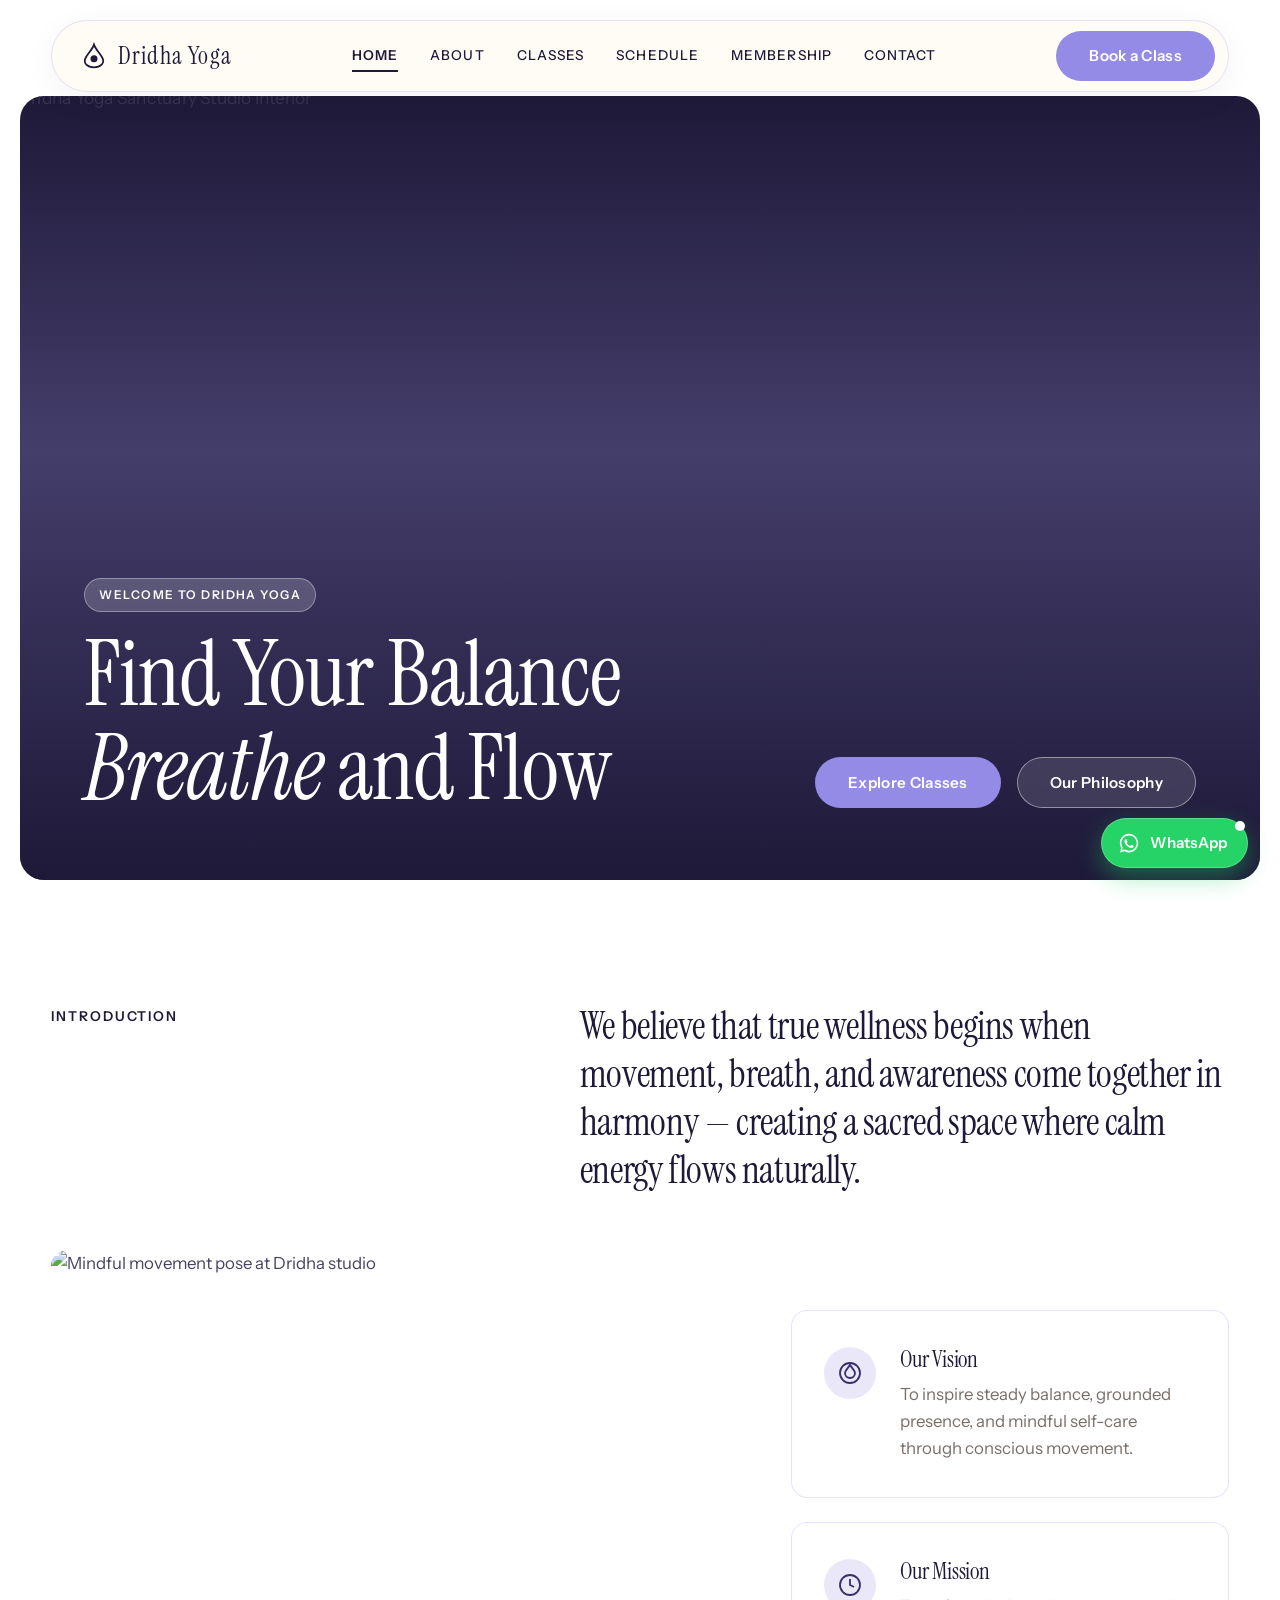
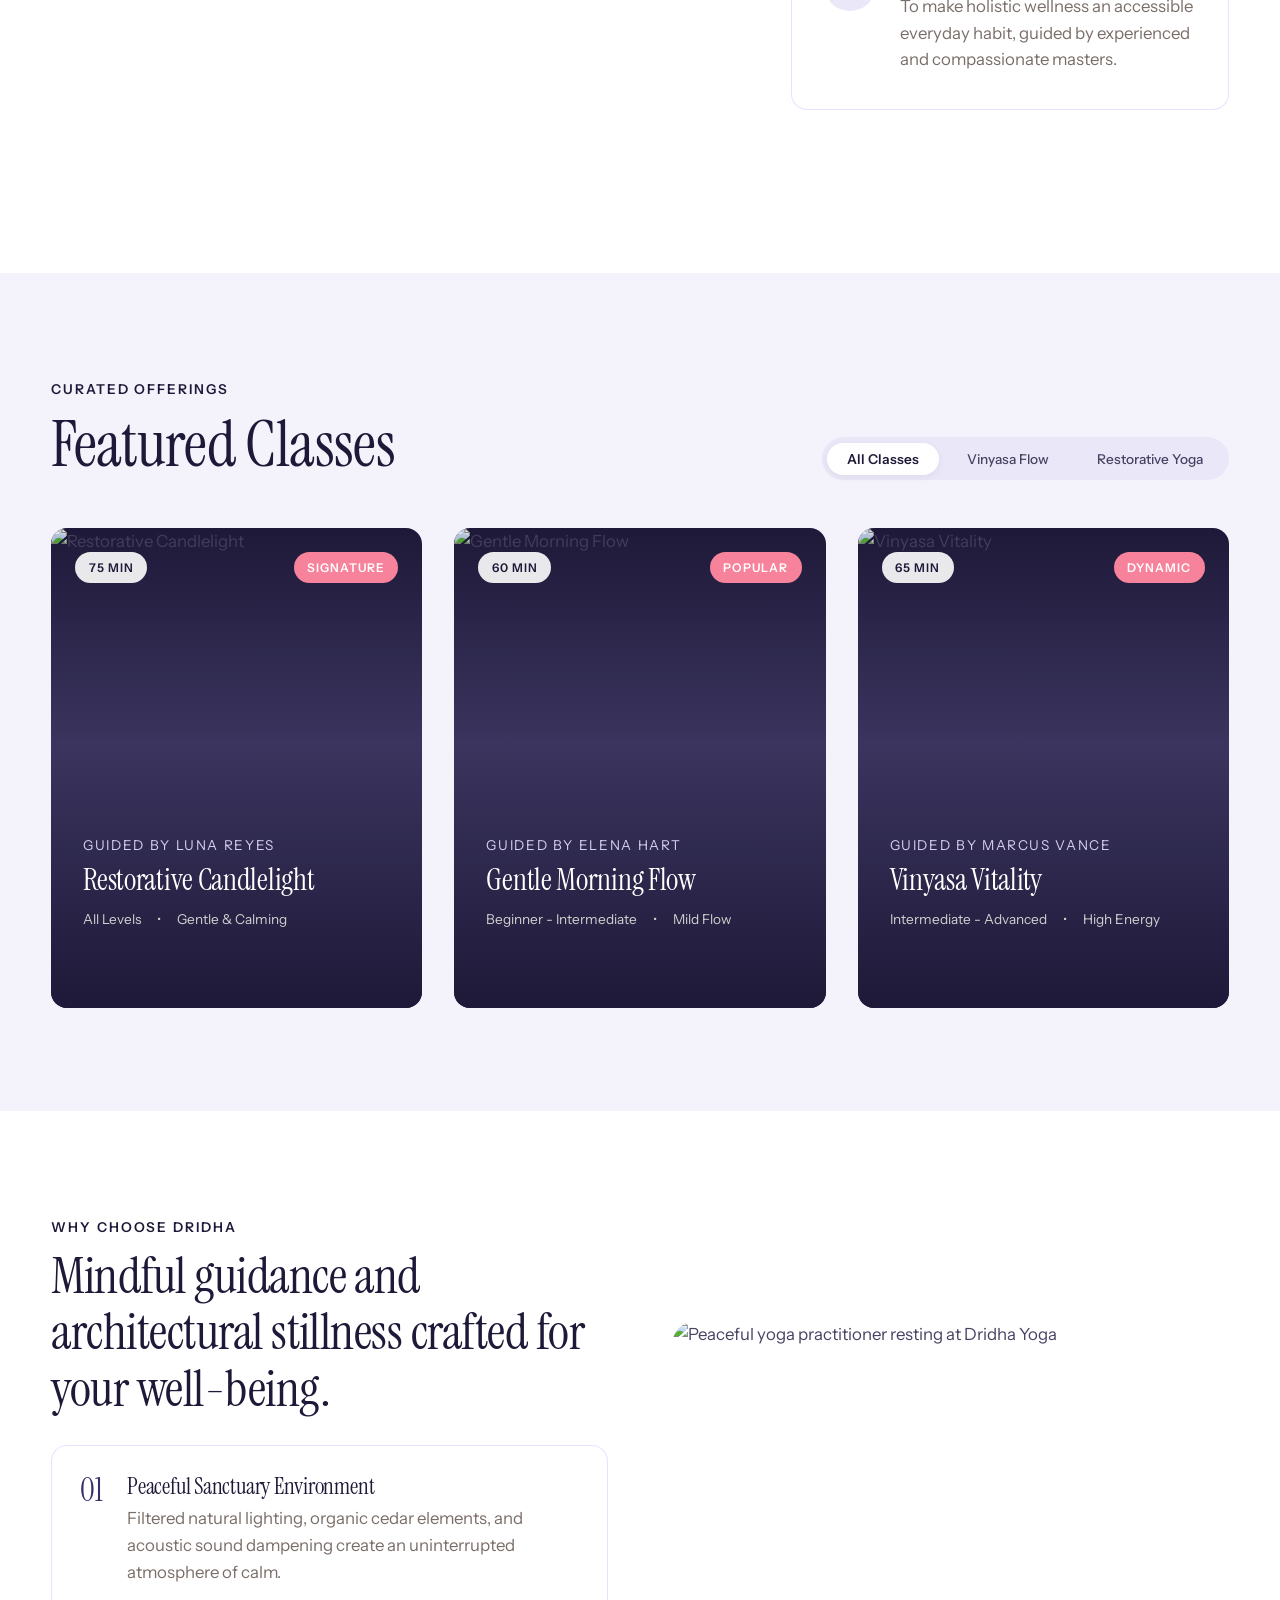
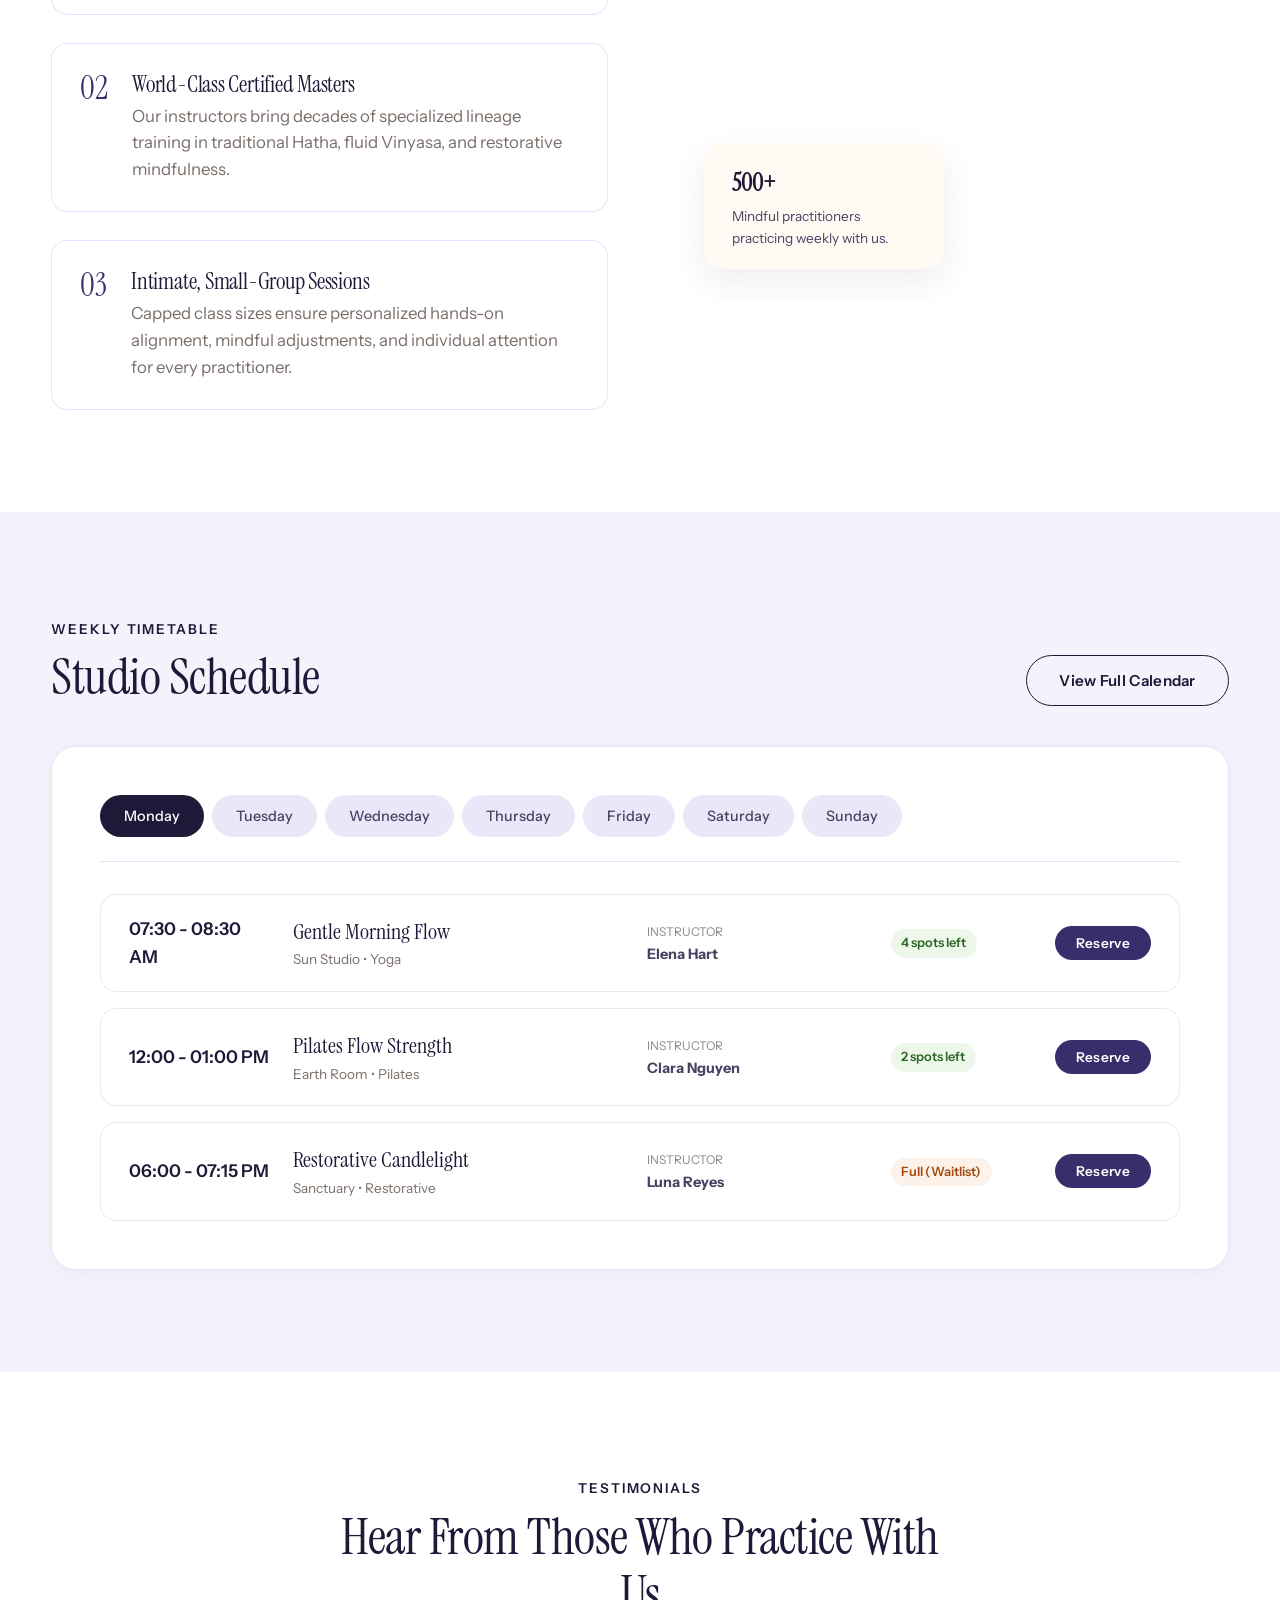
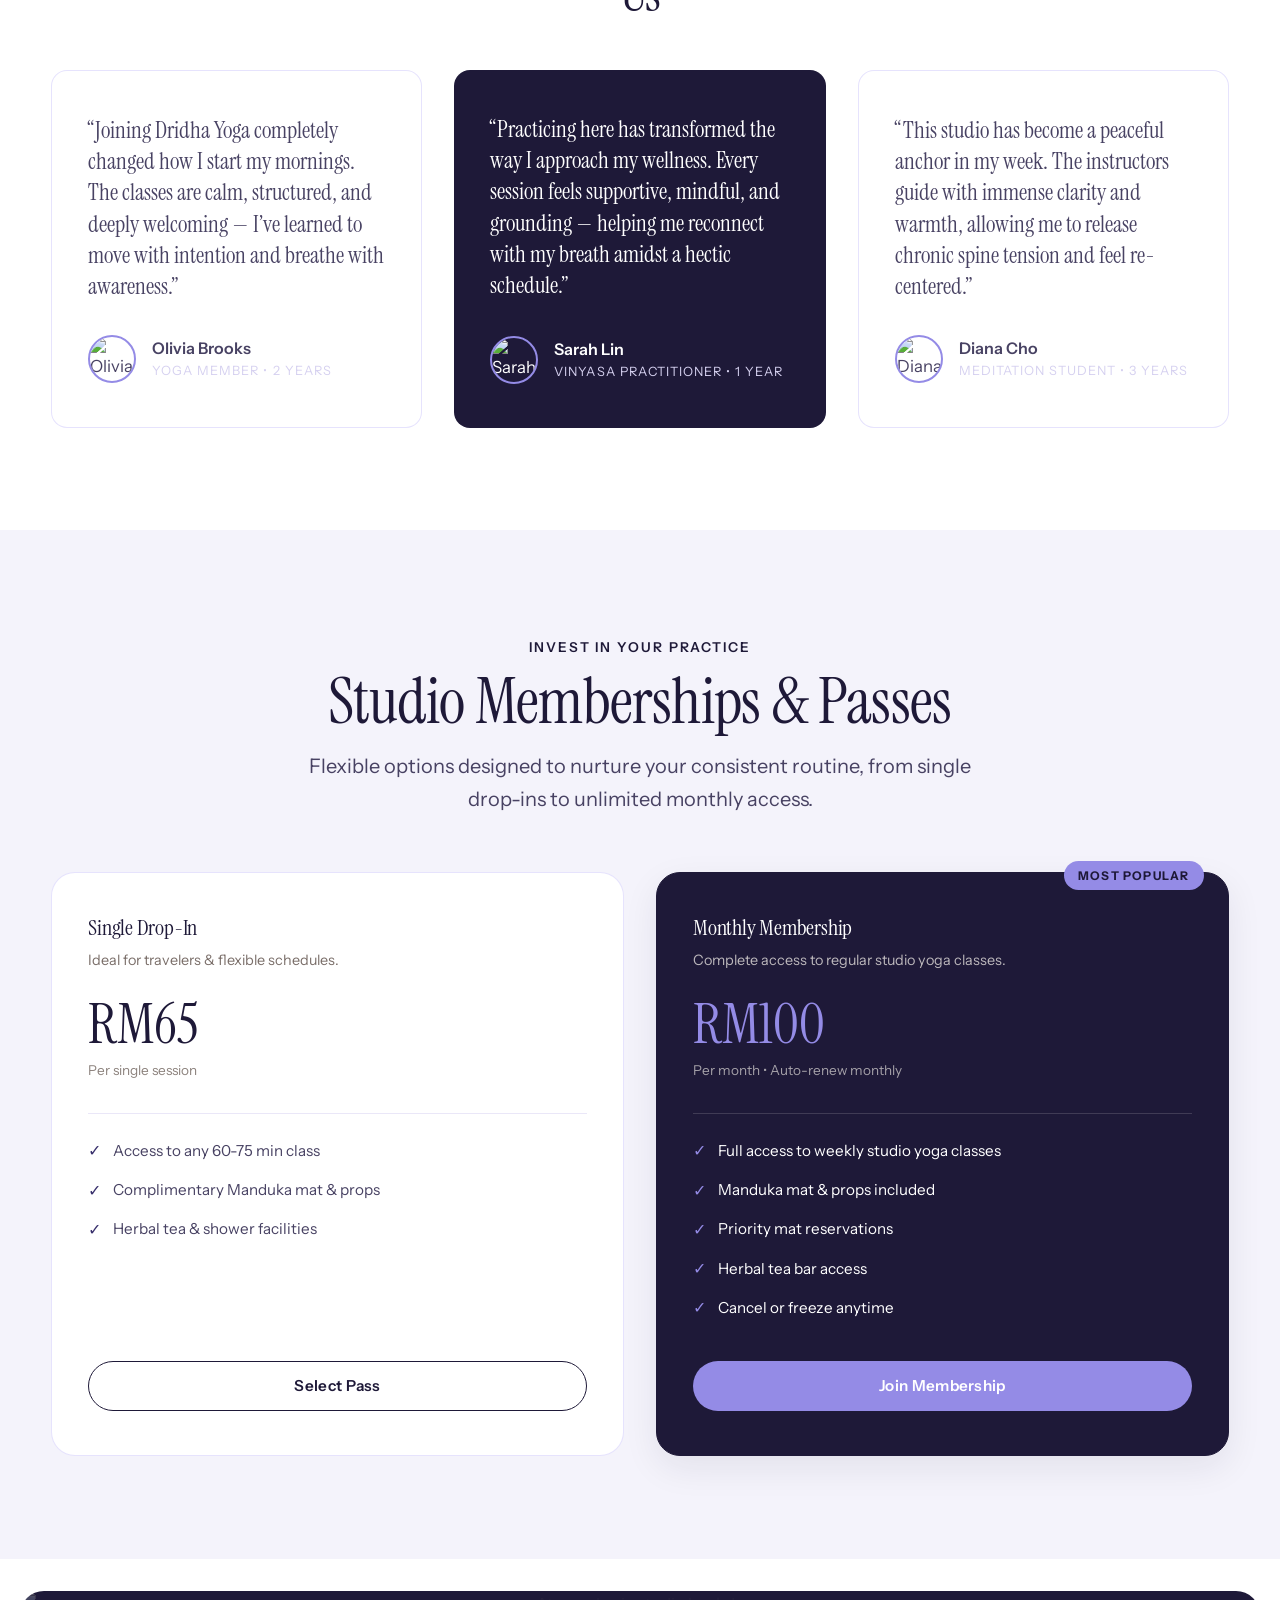
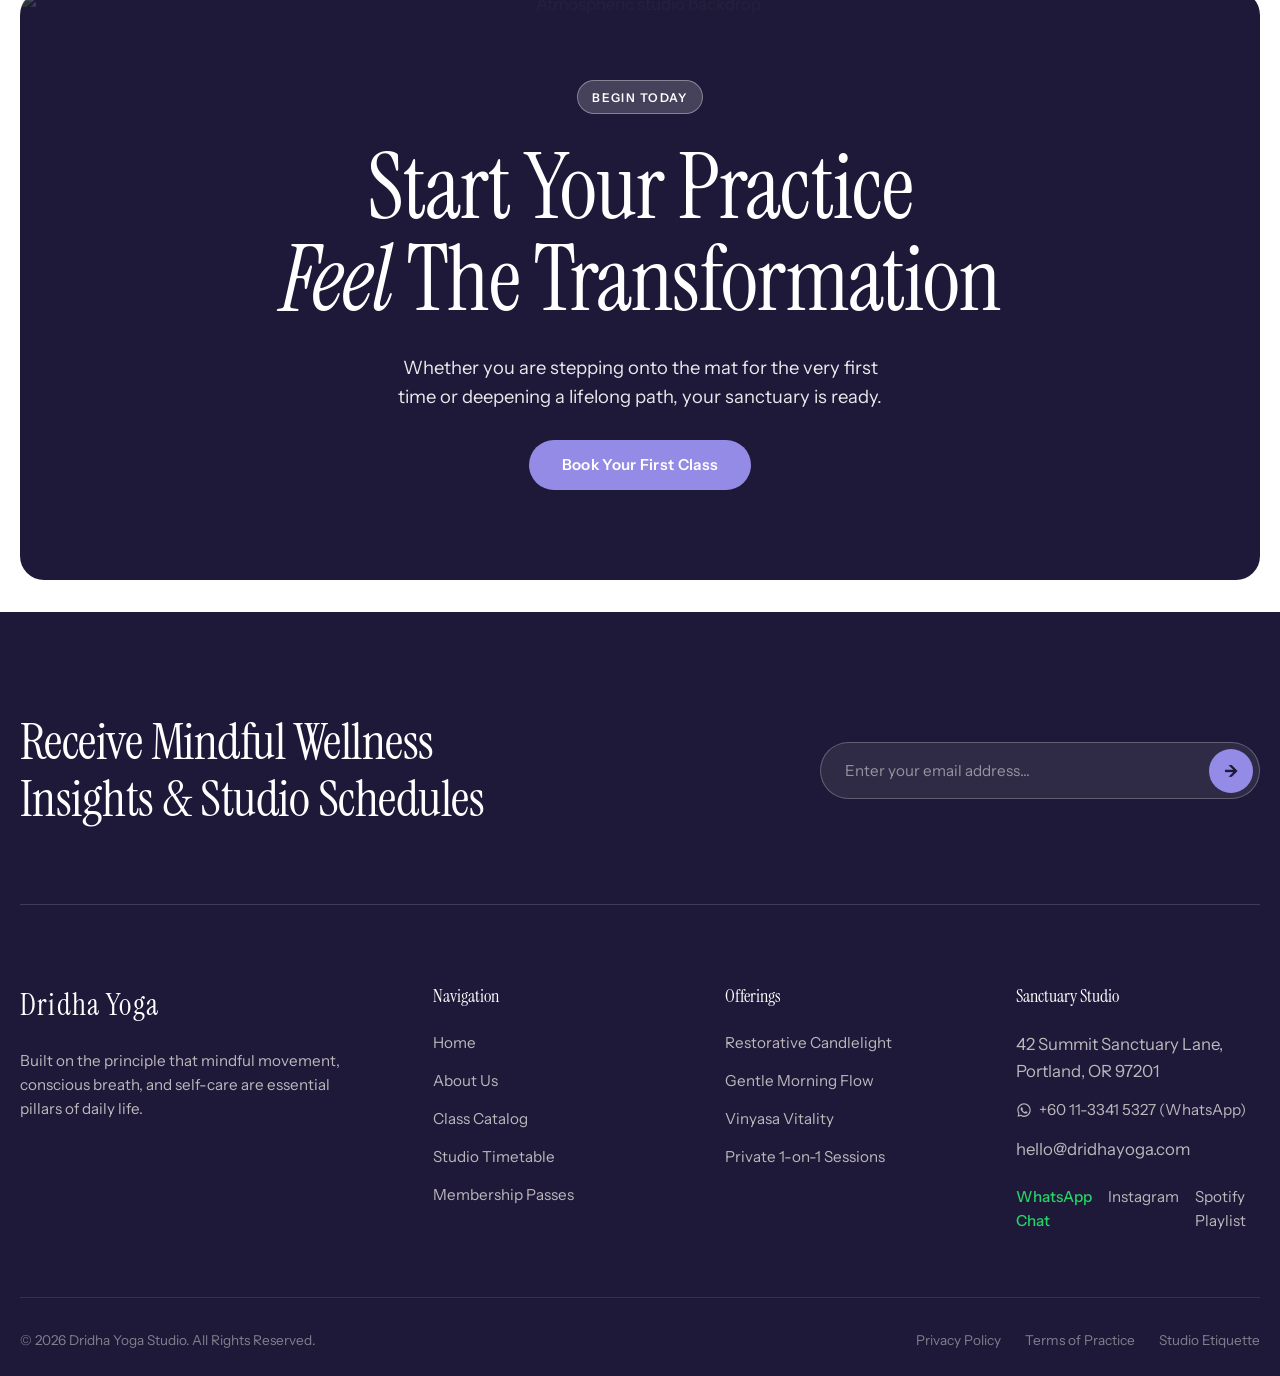
==== commit 2648dfbe: "Remove Yin Deep Fascia Release class and update categories" ====
--- a/index.html
+++ b/index.html
@@ -212,7 +212,7 @@
           <div class="classes-filter-bar">
             <button class="filter-btn active" data-filter="all">All Classes</button>
             <button class="filter-btn" data-filter="flow">Vinyasa Flow</button>
-            <button class="filter-btn" data-filter="restorative">Restorative & Yin</button>
+            <button class="filter-btn" data-filter="restorative">Restorative Yoga</button>
           </div>
         </div>
 
@@ -533,7 +533,6 @@
             <a href="classes.html">Restorative Candlelight</a>
             <a href="classes.html">Gentle Morning Flow</a>
             <a href="classes.html">Vinyasa Vitality</a>
-            <a href="classes.html">Yin Deep Fascia Release</a>
             <a href="classes.html">Private 1-on-1 Sessions</a>
           </div>
         </div>
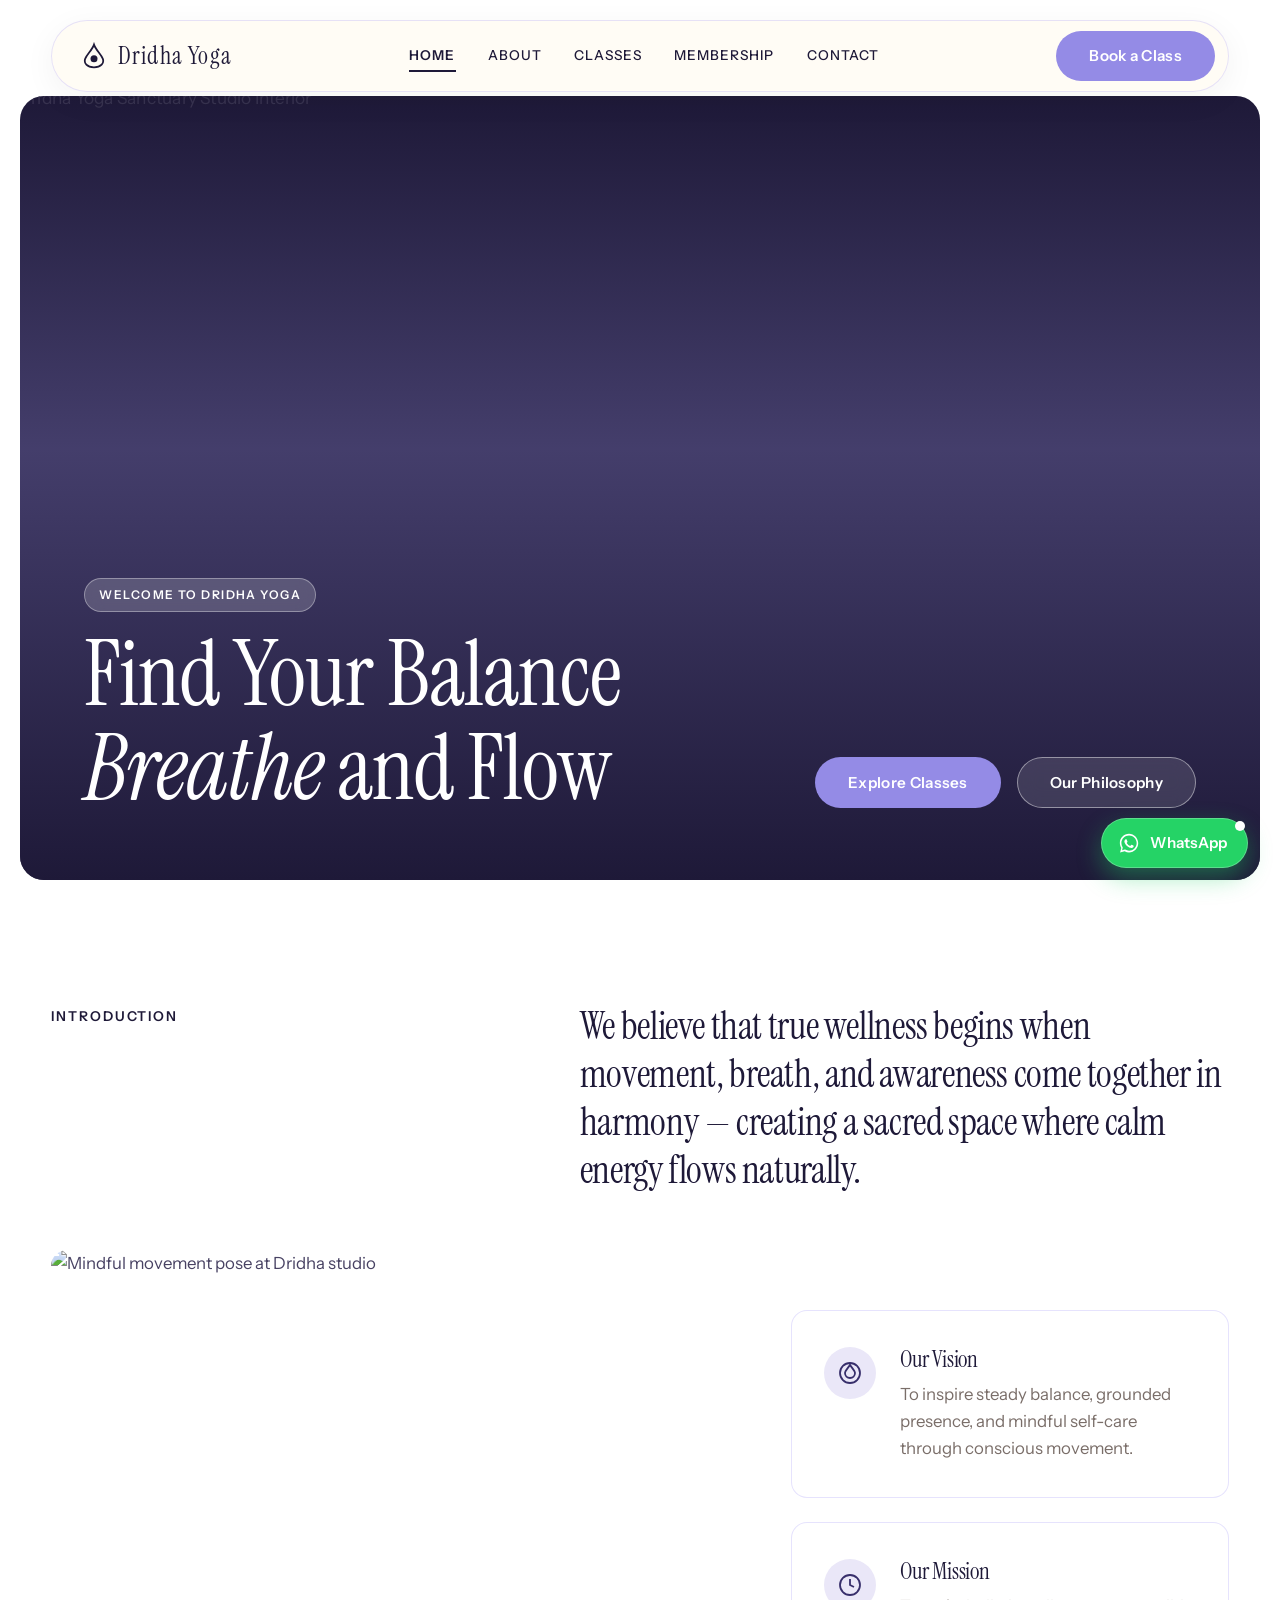
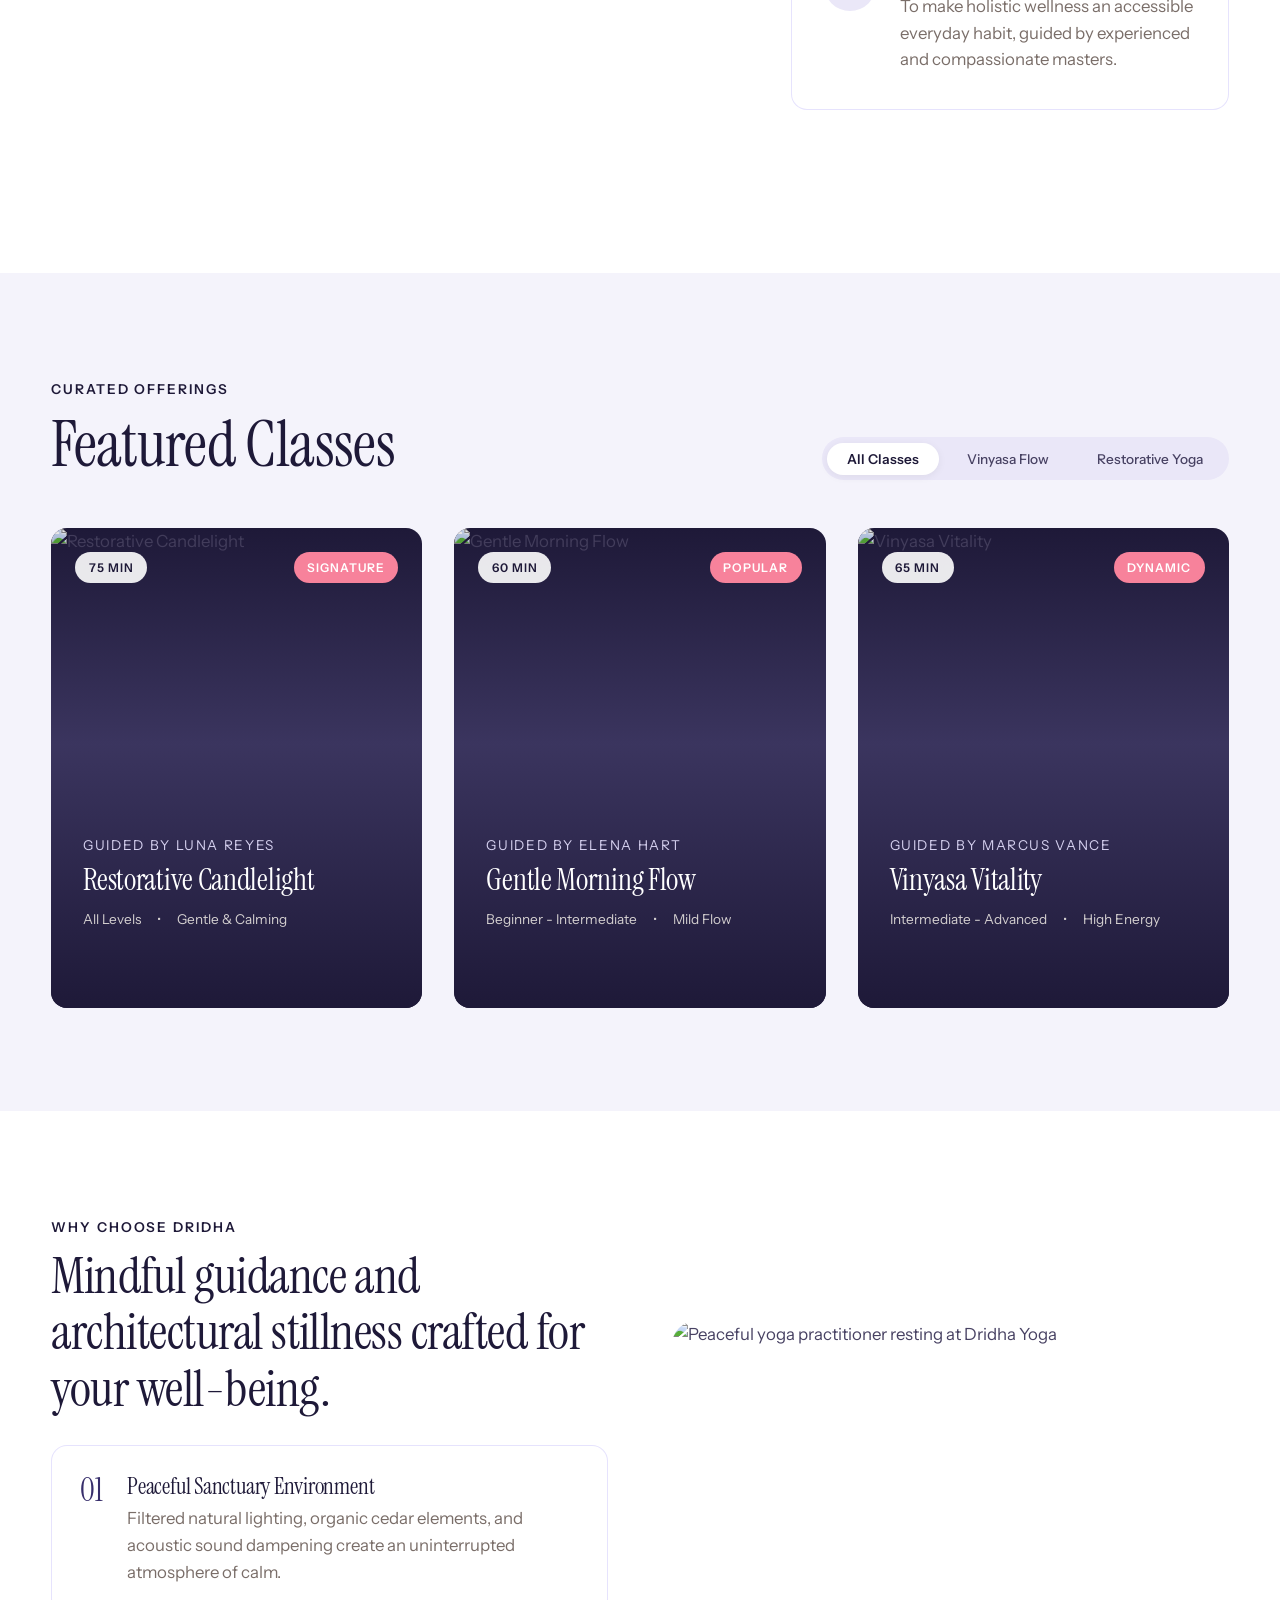
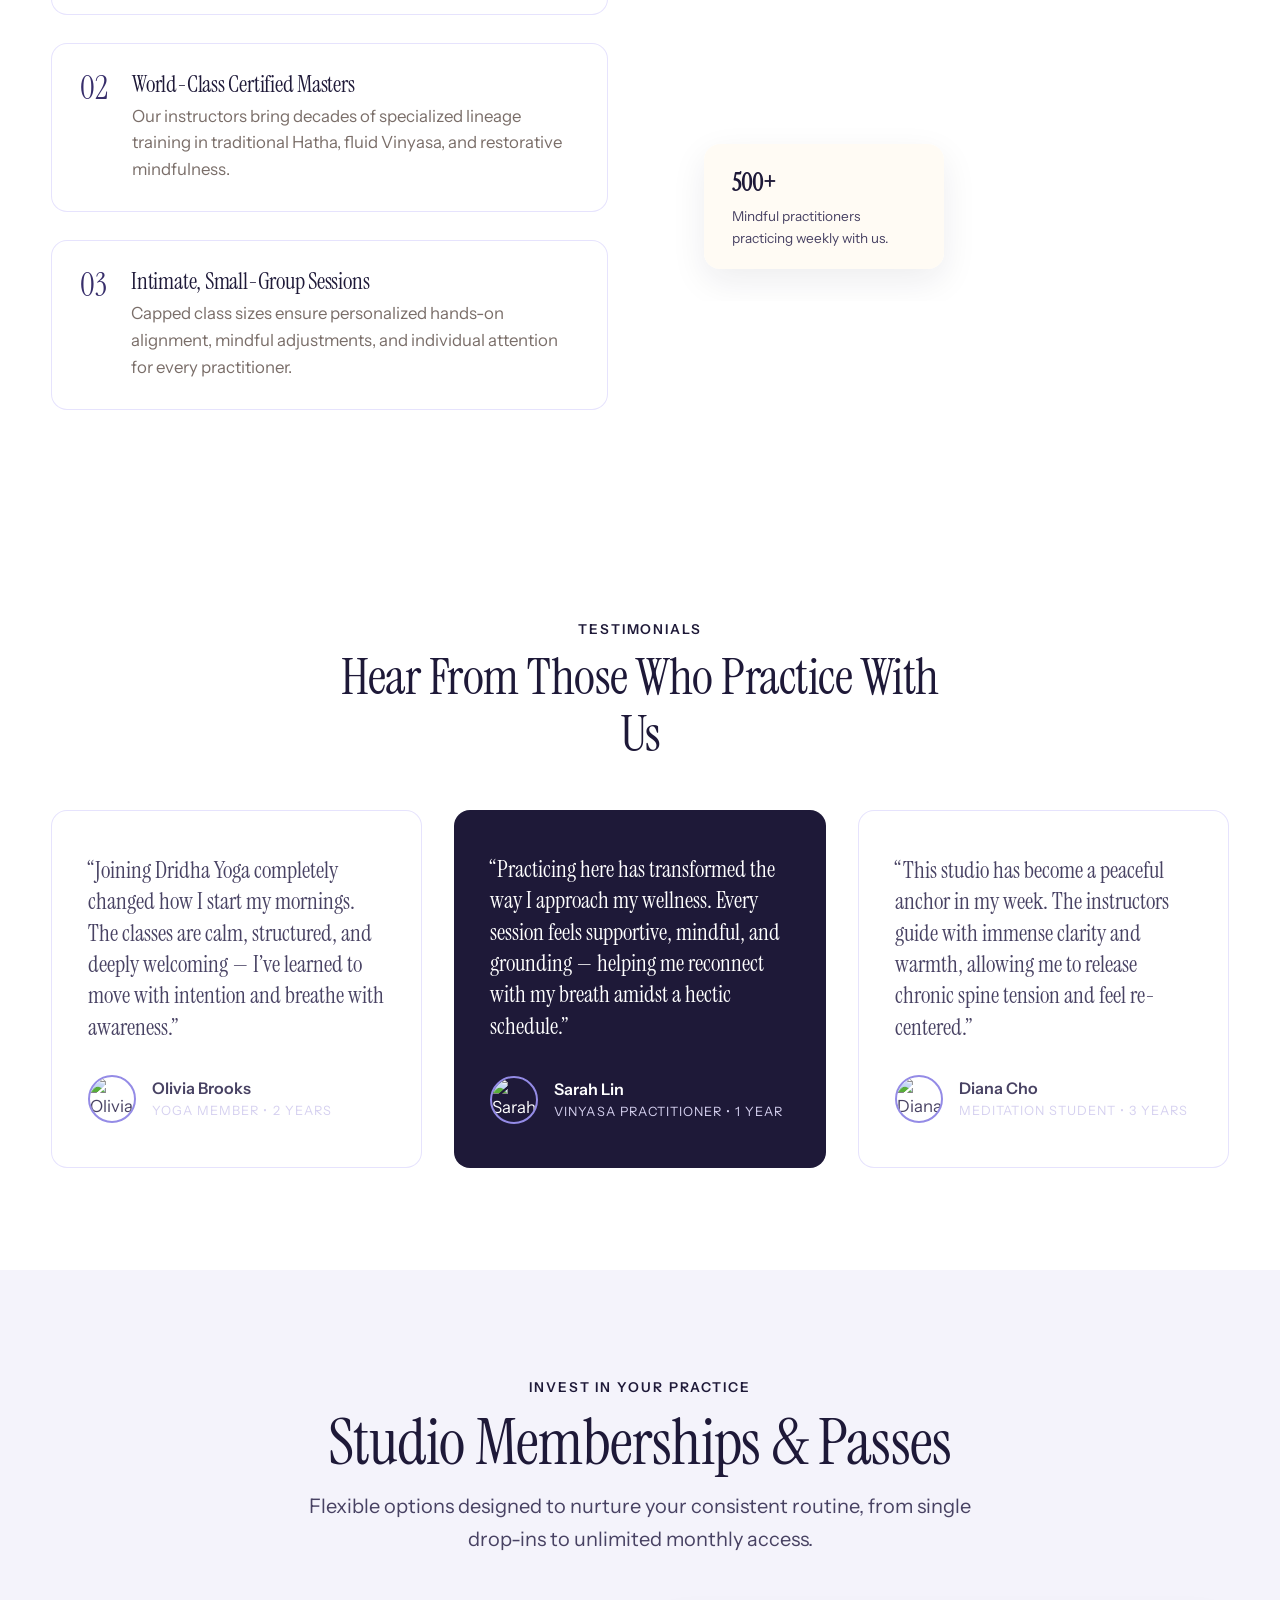
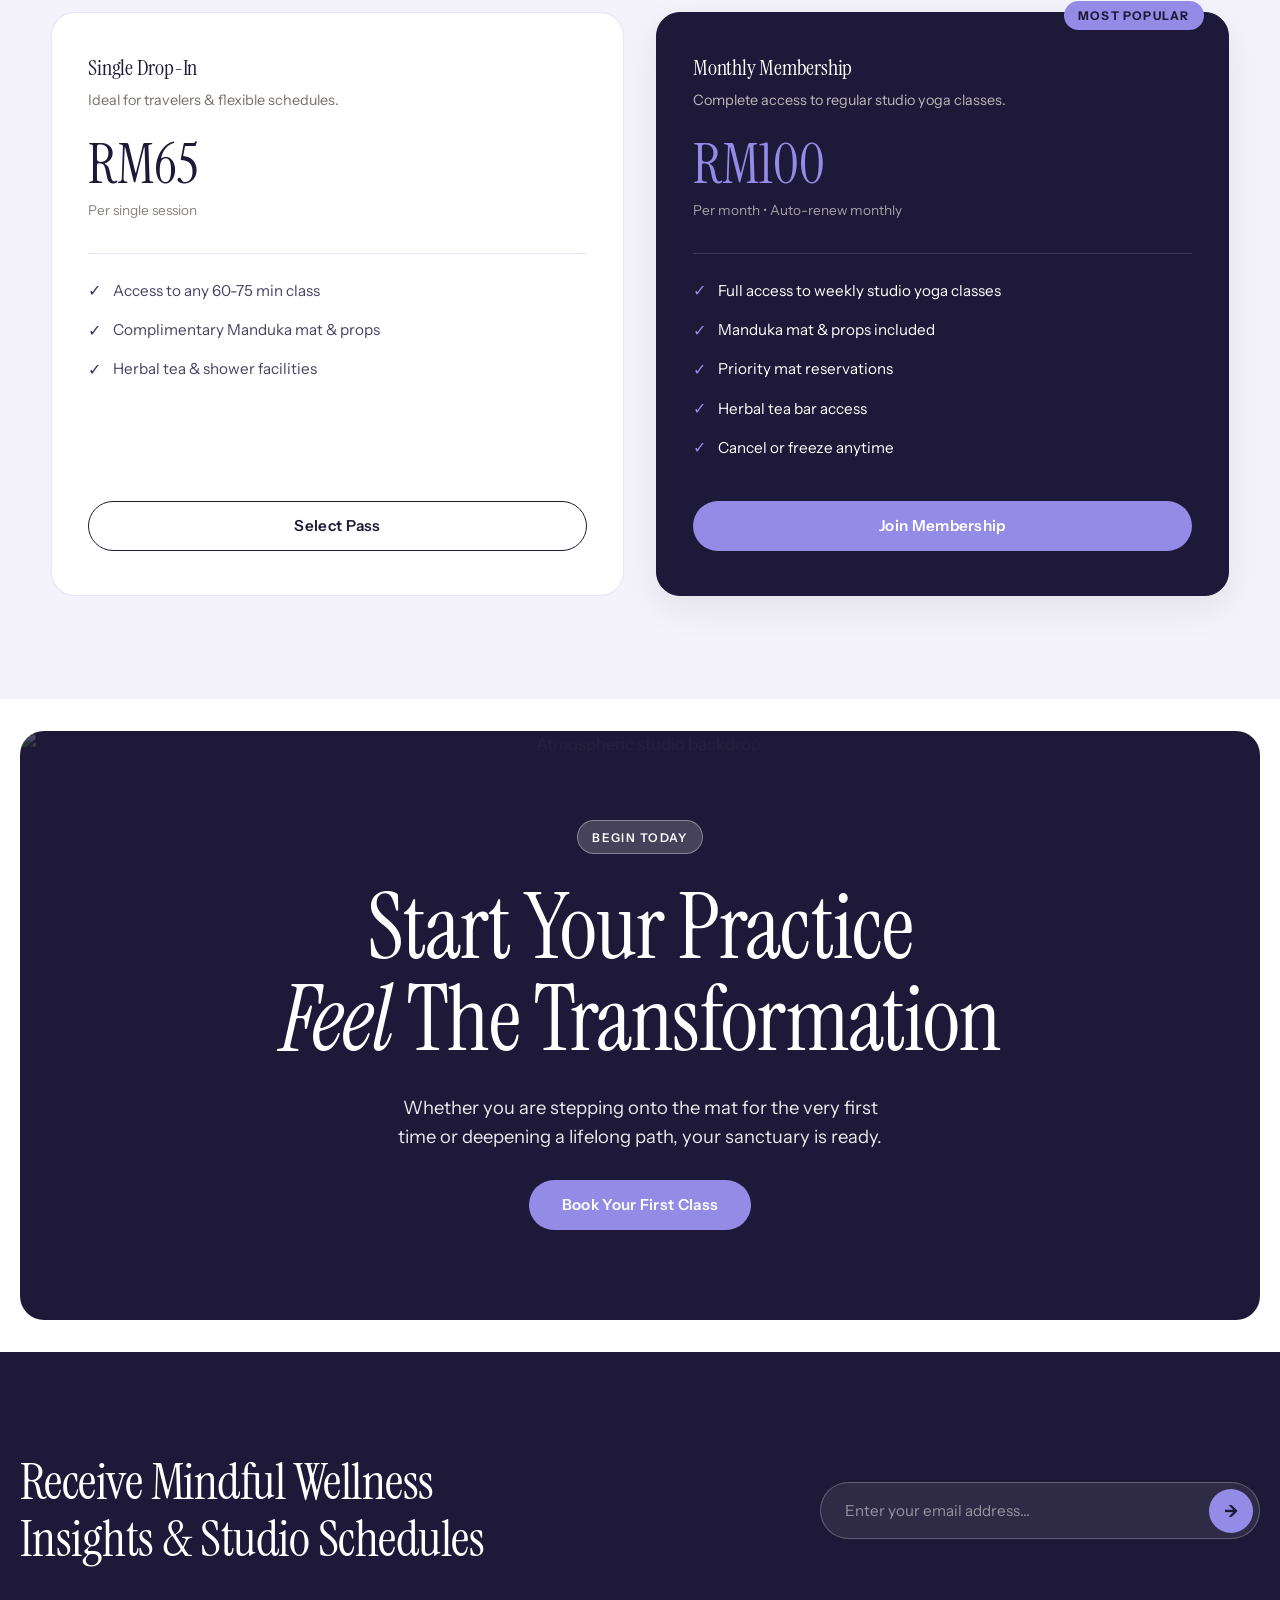
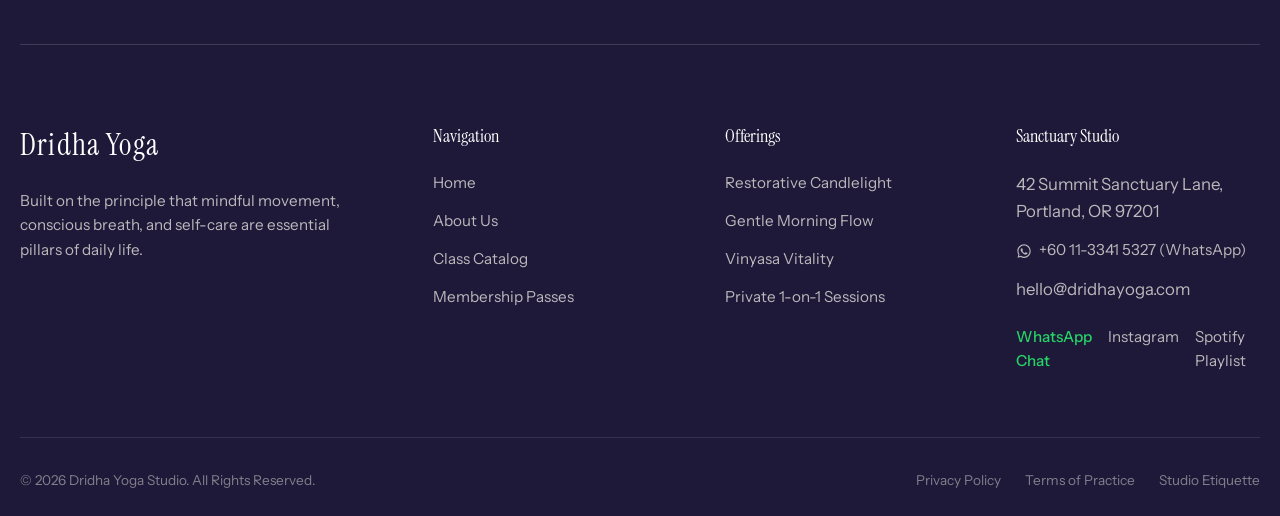
==== commit 6f8bc3eb: "Remove schedule page, weekly timetable section, and navigation links" ====
--- a/index.html
+++ b/index.html
@@ -36,7 +36,6 @@
           <a href="index.html" class="nav-link active">Home</a>
           <a href="about.html" class="nav-link">About</a>
           <a href="classes.html" class="nav-link">Classes</a>
-          <a href="schedule.html" class="nav-link">Schedule</a>
           <a href="membership.html" class="nav-link">Membership</a>
           <a href="contact.html" class="nav-link">Contact</a>
         </nav>
@@ -74,7 +73,6 @@
       <a href="index.html" class="nav-link active">Home</a>
       <a href="about.html" class="nav-link">About Us</a>
       <a href="classes.html" class="nav-link">All Classes</a>
-      <a href="schedule.html" class="nav-link">Timetable & Schedule</a>
       <a href="membership.html" class="nav-link">Memberships & Passes</a>
       <a href="contact.html" class="nav-link">Contact & Location</a>
     </div>
@@ -277,41 +275,7 @@
       </div>
     </section>
 
-    <!-- Weekly Schedule Section -->
-    <section class="section accent reveal-on-scroll">
-      <div class="container">
-        <div style="display: flex; justify-content: space-between; align-items: flex-end; margin-bottom: 2.5rem; flex-wrap: wrap; gap: 1.5rem;">
-          <div>
-            <span class="subtitle">Weekly Timetable</span>
-            <h2 class="heading-2" style="margin-top: 0.5rem;">Studio Schedule</h2>
-          </div>
-          <a href="schedule.html" class="primary-button variant-outline-dark">
-            <div class="button-text-wrapper">
-              <div class="button-text-inner">
-                <span class="button-text">View Full Calendar</span>
-                <span class="button-text">View Full Calendar</span>
-              </div>
-            </div>
-          </a>
-        </div>
-
-        <div class="schedule-wrapper">
-          <div class="days-nav">
-            <button class="day-btn active" data-day="monday">Monday</button>
-            <button class="day-btn" data-day="tuesday">Tuesday</button>
-            <button class="day-btn" data-day="wednesday">Wednesday</button>
-            <button class="day-btn" data-day="thursday">Thursday</button>
-            <button class="day-btn" data-day="friday">Friday</button>
-            <button class="day-btn" data-day="saturday">Saturday</button>
-            <button class="day-btn" data-day="sunday">Sunday</button>
-          </div>
-
-          <div class="schedule-rows-container">
-            <!-- Rendered by JavaScript -->
-          </div>
-        </div>
-      </div>
-    </section>
+
 
     <!-- Testimonials Section -->
     <section class="section reveal-on-scroll">
@@ -522,7 +486,6 @@
             <a href="index.html">Home</a>
             <a href="about.html">About Us</a>
             <a href="classes.html">Class Catalog</a>
-            <a href="schedule.html">Studio Timetable</a>
             <a href="membership.html">Membership Passes</a>
           </div>
         </div>
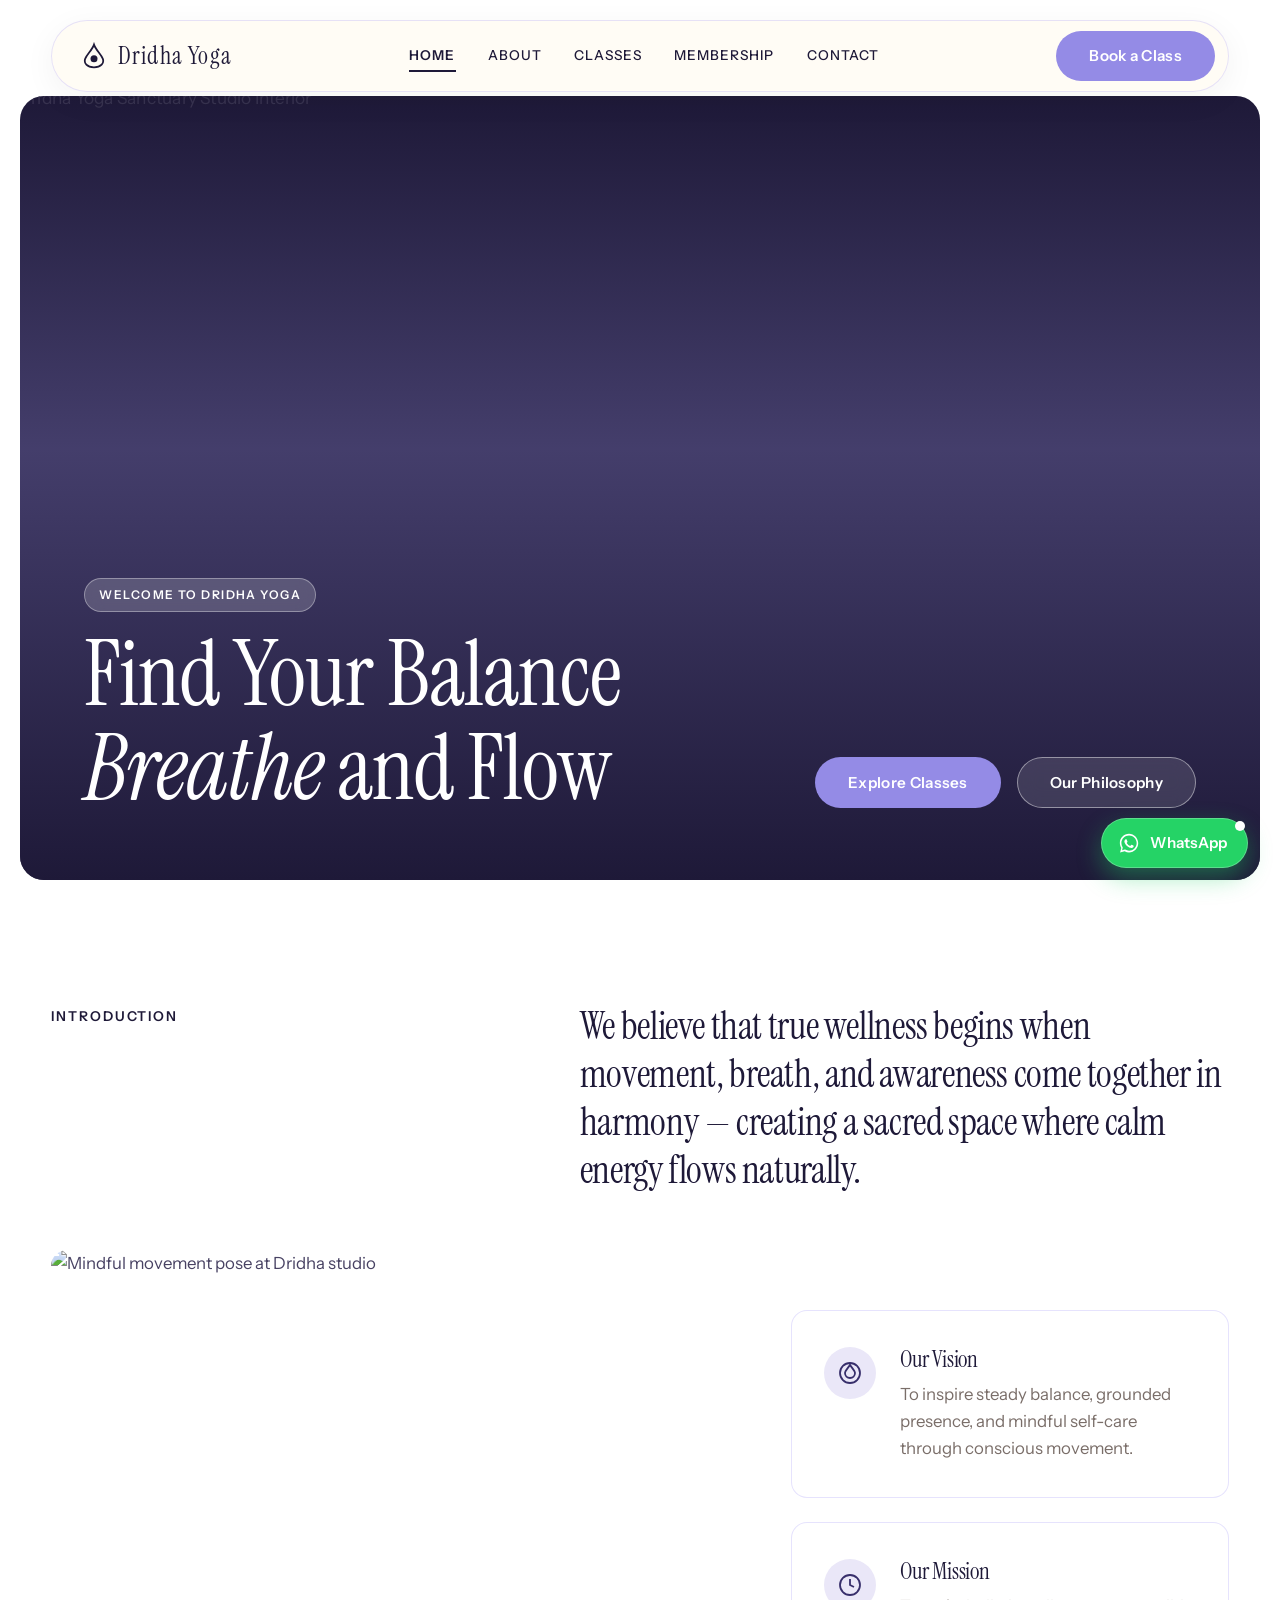
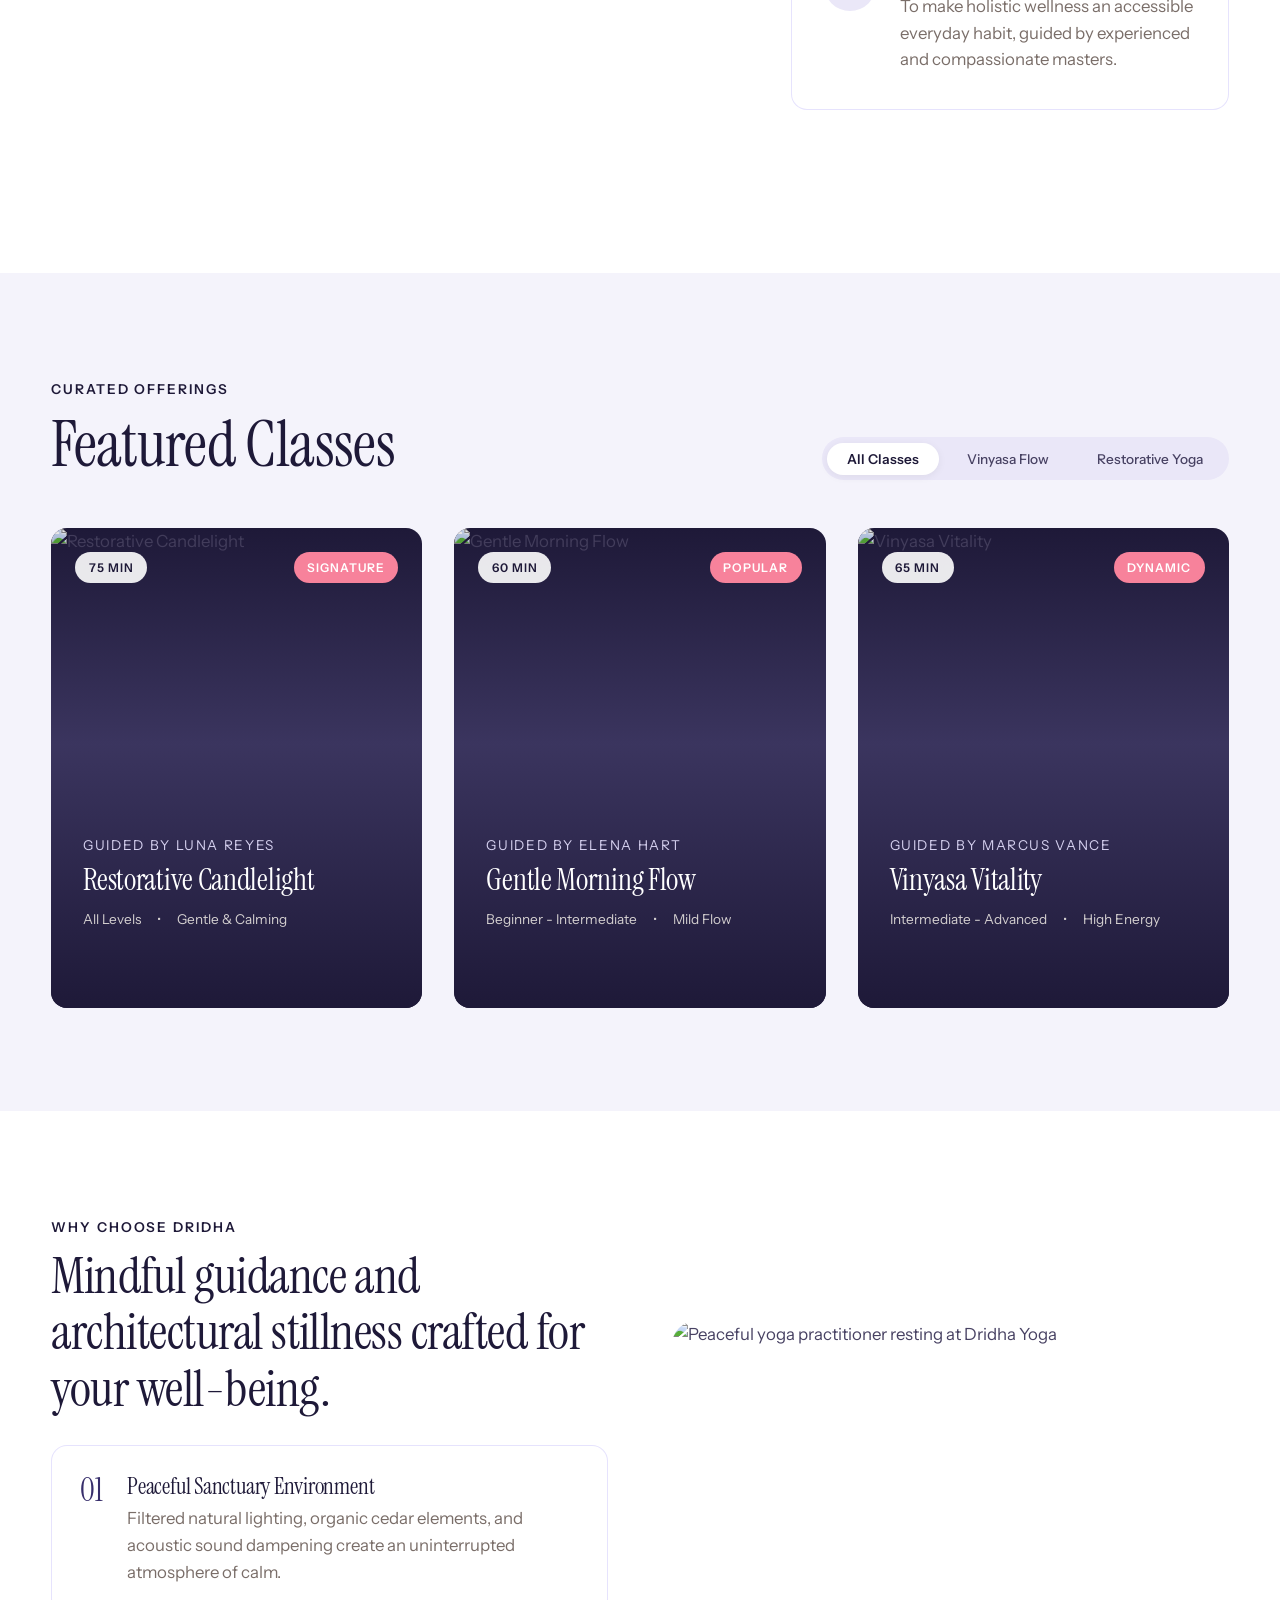
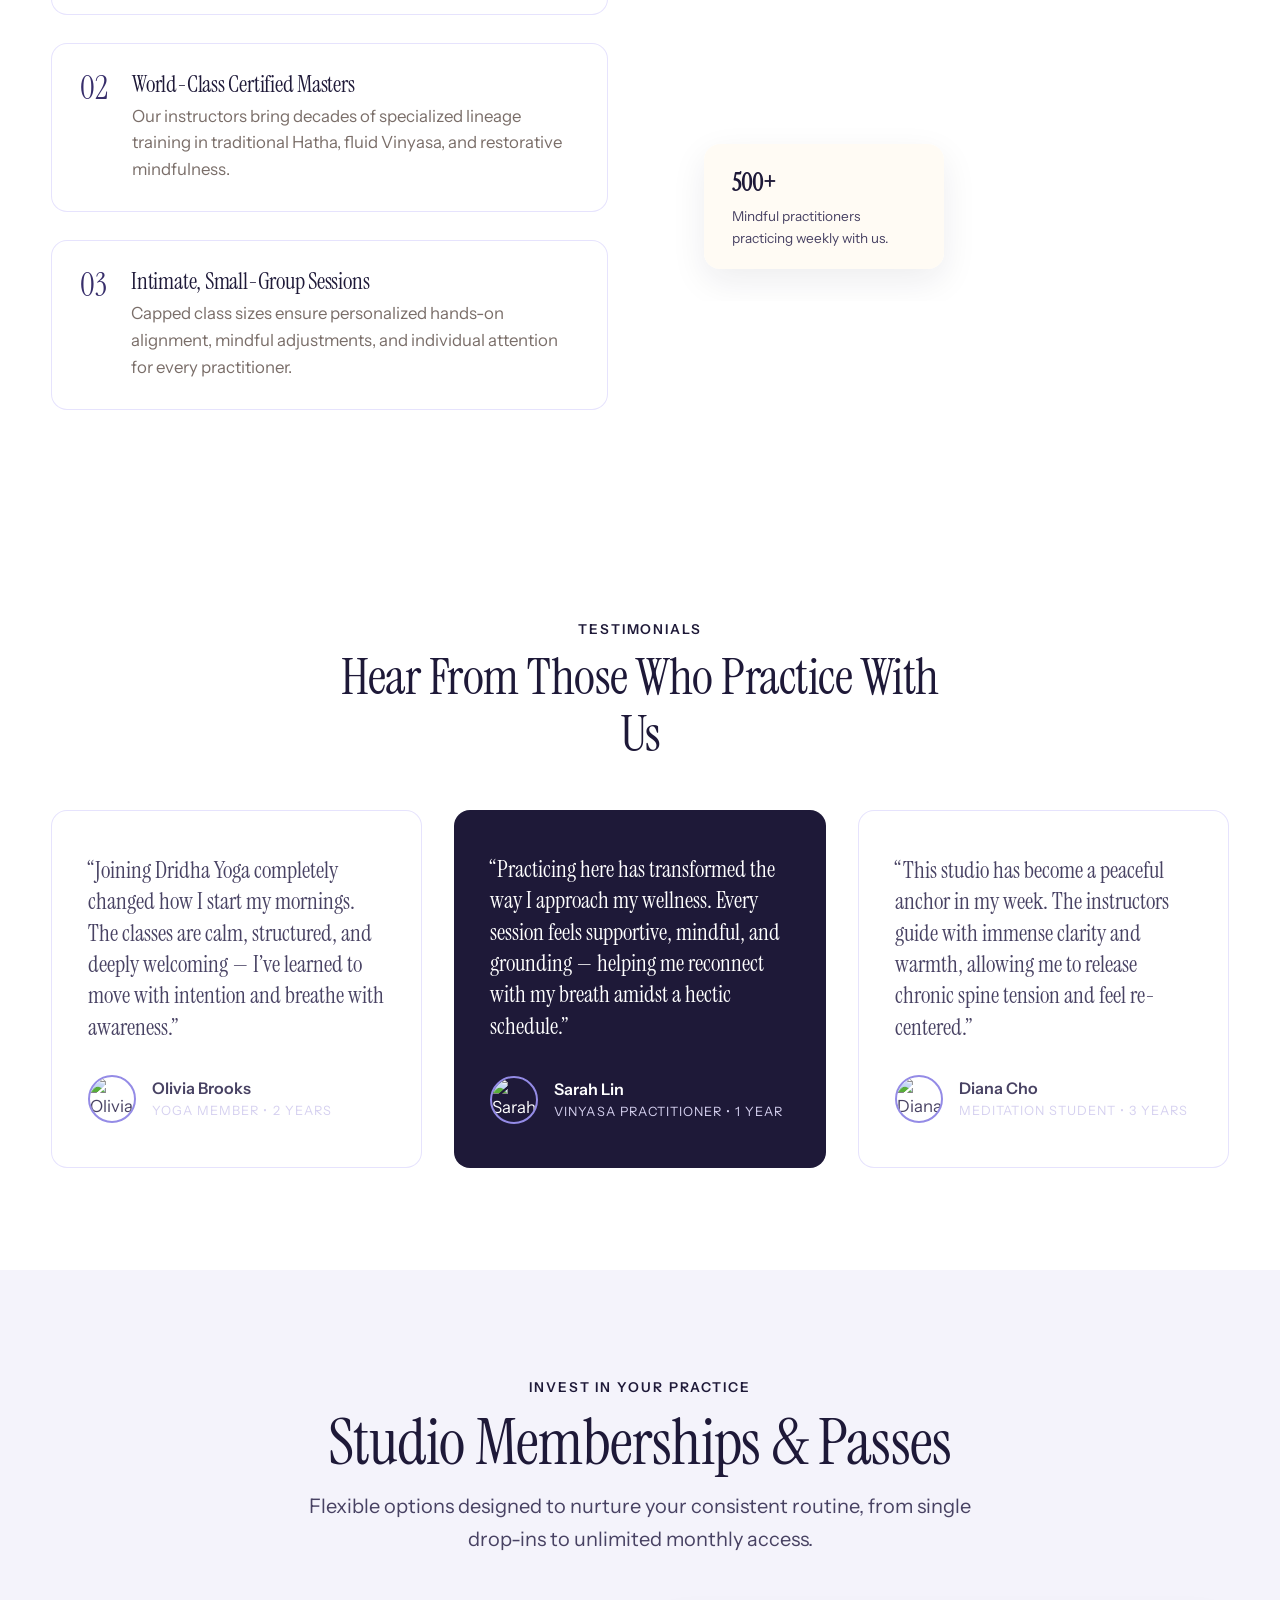
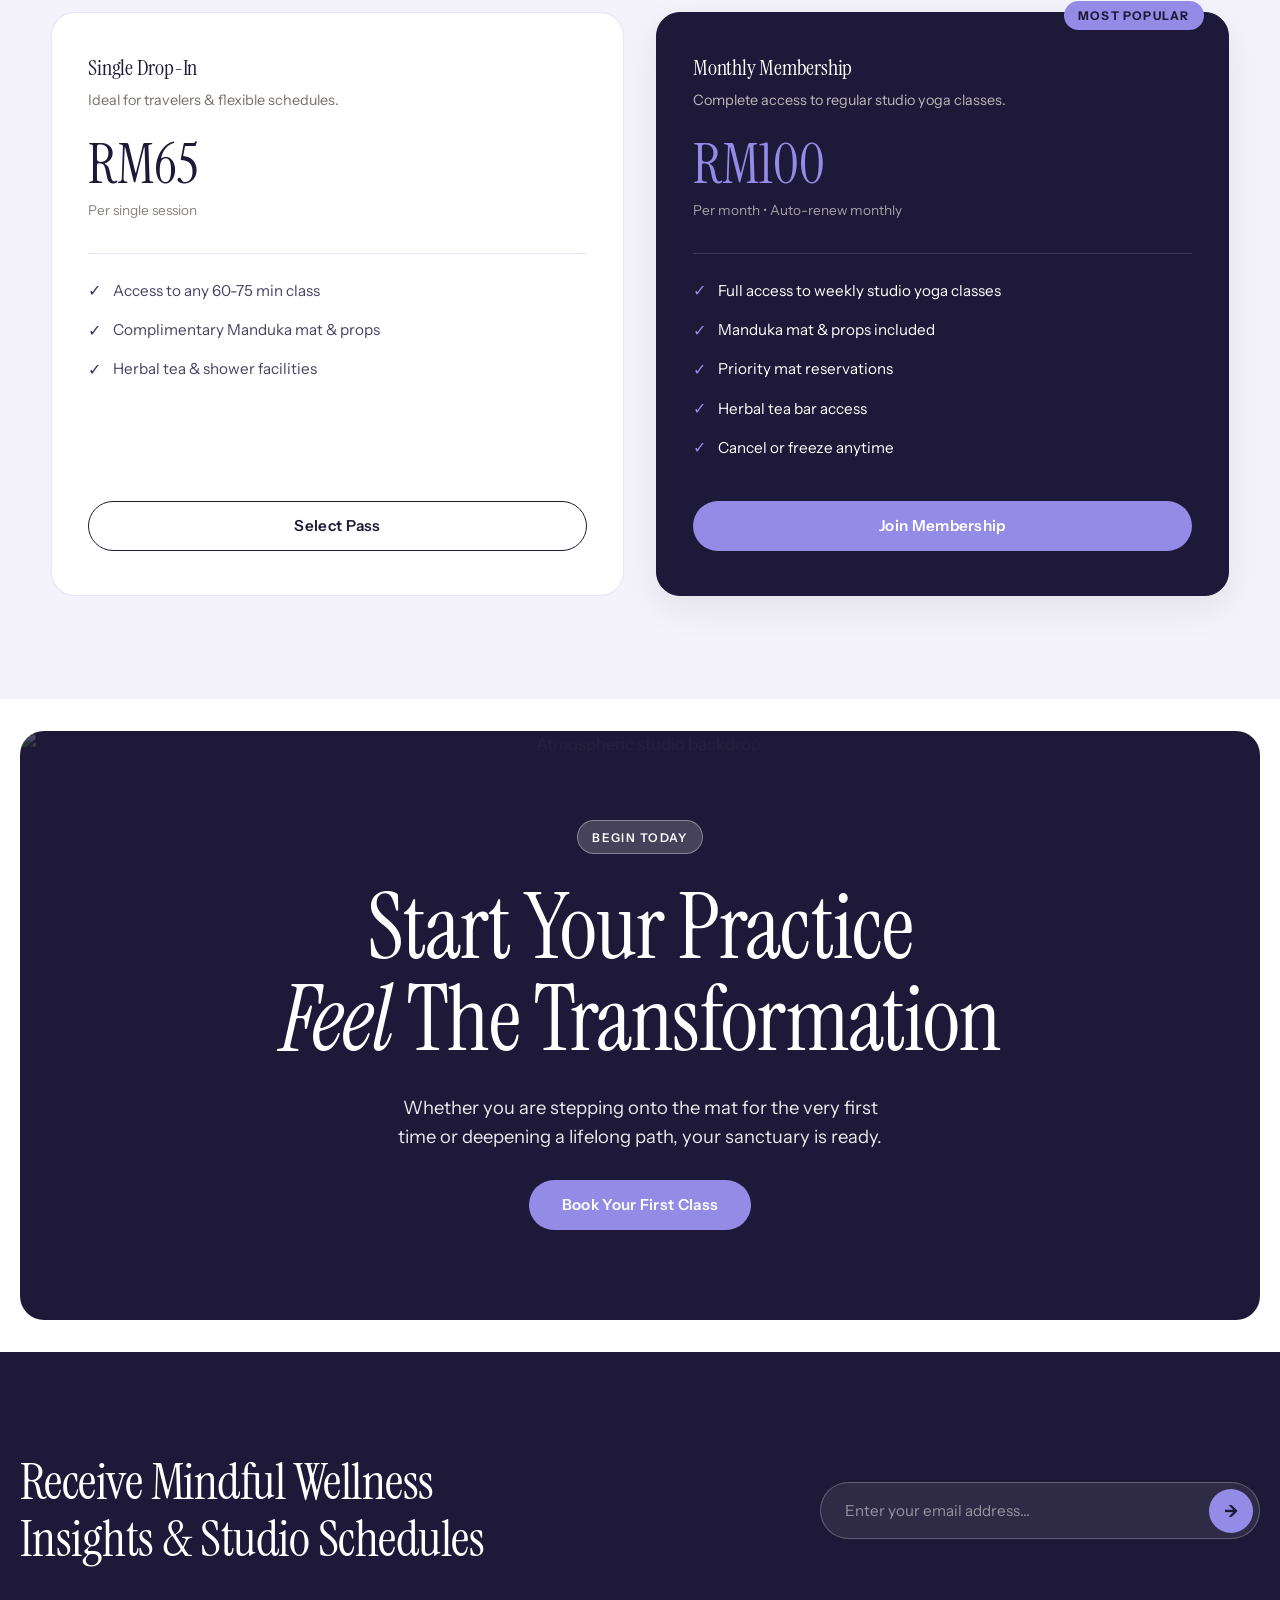
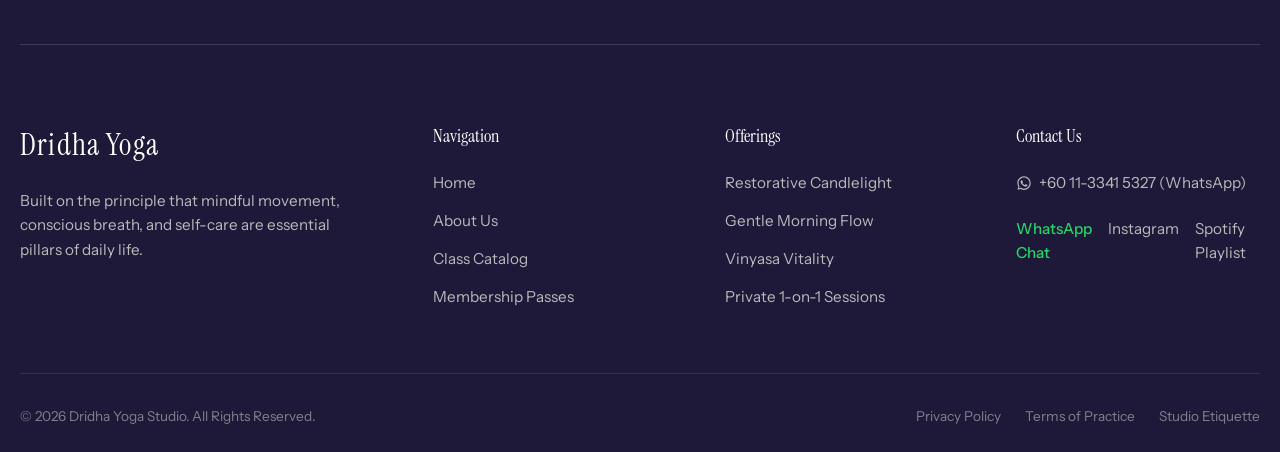
==== commit 66975de3: "Remove placeholder address and email across all pages" ====
--- a/index.html
+++ b/index.html
@@ -79,9 +79,7 @@
 
     <div>
       <p class="text-muted" style="font-size: 0.85rem; margin-bottom: 0.75rem;">
-        42 Summit Sanctuary Lane, Portland, OR<br>
-        <a href="https://wa.me/601133415327" target="_blank" rel="noopener noreferrer" style="color: #128C7E; font-weight: 600;">WhatsApp: +60 11-3341 5327</a><br>
-        hello@dridhayoga.com
+        <a href="https://wa.me/601133415327" target="_blank" rel="noopener noreferrer" style="color: #128C7E; font-weight: 600;">WhatsApp: +60 11-3341 5327</a>
       </p>
       <button class="primary-button" style="width: 100%;" data-open-booking>
         <div class="button-text-wrapper">
@@ -501,14 +499,12 @@
         </div>
 
         <div>
-          <div class="footer-col-title">Sanctuary Studio</div>
+          <div class="footer-col-title">Contact Us</div>
           <div class="footer-links-list">
-            <span style="color: rgba(255,251,243,0.7);">42 Summit Sanctuary Lane,<br>Portland, OR 97201</span>
             <a href="https://wa.me/601133415327" target="_blank" rel="noopener noreferrer" class="whatsapp-footer-link">
               <svg viewBox="0 0 24 24"><path d="M12.031 2C6.511 2 2.016 6.49 2.016 12C2.016 13.972 2.589 15.807 3.58 17.359L2.25 22.25L7.277 20.942C8.767 21.849 10.51 22.375 12.031 22.375C17.551 22.375 22.047 17.885 22.047 12.375C22.047 6.865 17.551 2 12.031 2ZM12.031 20.485C10.669 20.485 9.102 20.007 7.753 19.206L7.433 19.016L4.457 19.789L5.253 16.892L5.045 16.562C4.167 15.163 3.703 13.535 3.703 12C3.703 7.421 7.437 3.687 12.031 3.687C16.625 3.687 20.359 7.421 20.359 12C20.359 16.579 16.625 20.485 12.031 20.485ZM16.608 14.735C16.357 14.61 15.127 14.004 14.898 13.921C14.668 13.837 14.502 13.796 14.335 14.046C14.168 14.296 13.689 14.859 13.543 15.025C13.397 15.192 13.251 15.213 13 15.088C12.75 14.963 11.942 14.698 10.987 13.847C10.244 13.185 9.742 12.368 9.596 12.118C9.45 11.868 9.581 11.733 9.706 11.609C9.818 11.498 9.957 11.316 10.082 11.17C10.207 11.024 10.249 10.92 10.332 10.753C10.416 10.587 10.374 10.441 10.311 10.316C10.249 10.191 9.748 8.961 9.54 8.461C9.337 7.974 9.131 8.041 8.976 8.033L8.496 8.025C8.329 8.025 8.058 8.087 7.829 8.337C7.599 8.587 6.953 9.192 6.953 10.421C6.953 11.65 7.85 12.838 7.975 13.005C8.1 13.172 9.741 15.698 12.25 16.782C12.847 17.04 13.313 17.195 13.677 17.311C14.276 17.502 14.821 17.475 15.253 17.41C15.735 17.338 16.735 16.804 16.944 16.221C17.153 15.638 17.153 15.138 17.09 15.025C17.028 14.912 16.861 14.86 16.608 14.735Z"/></svg>
               <span>+60 11-3341 5327 (WhatsApp)</span>
             </a>
-            <span style="color: rgba(255,251,243,0.7);">hello@dridhayoga.com</span>
             <div style="display: flex; gap: 1rem; margin-top: 0.5rem;">
               <a href="https://wa.me/601133415327" target="_blank" rel="noopener noreferrer" style="color: #25D366; font-weight: 500;">WhatsApp Chat</a>
               <a href="#" aria-label="Instagram">Instagram</a>
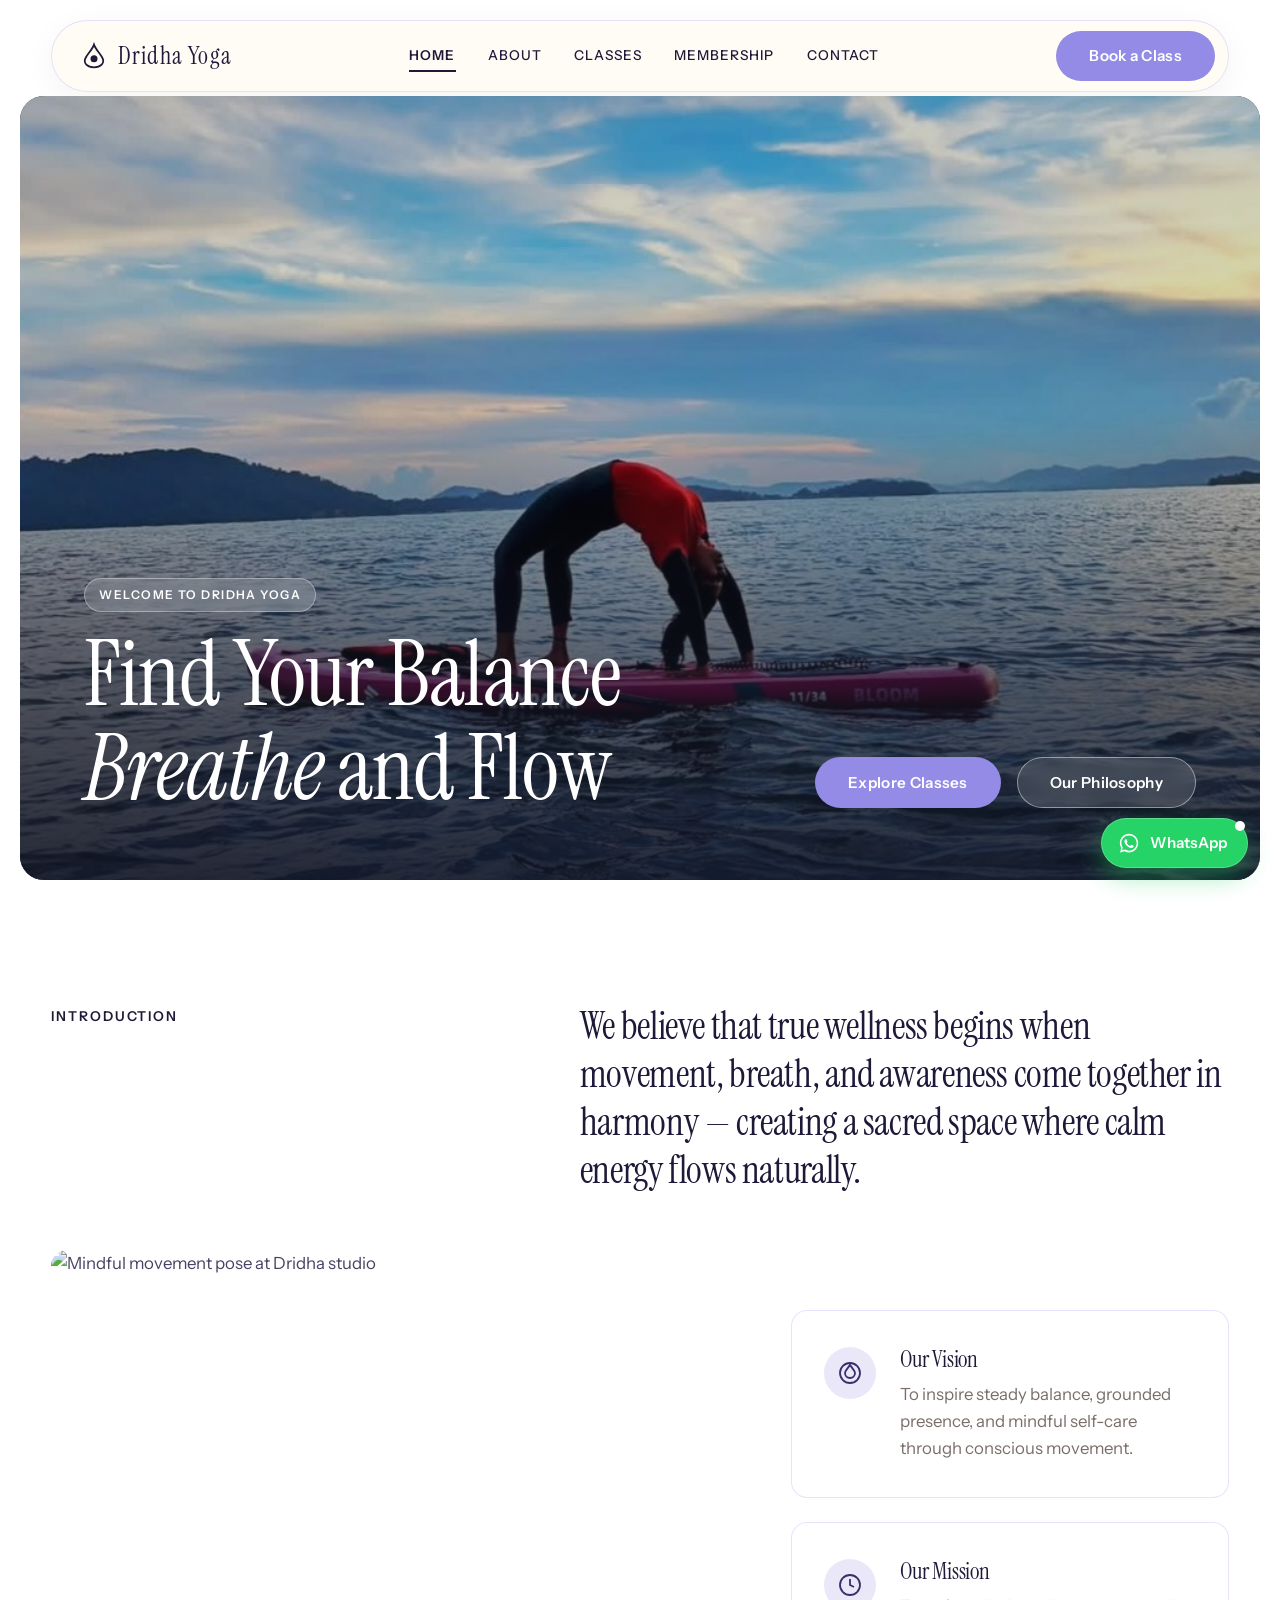
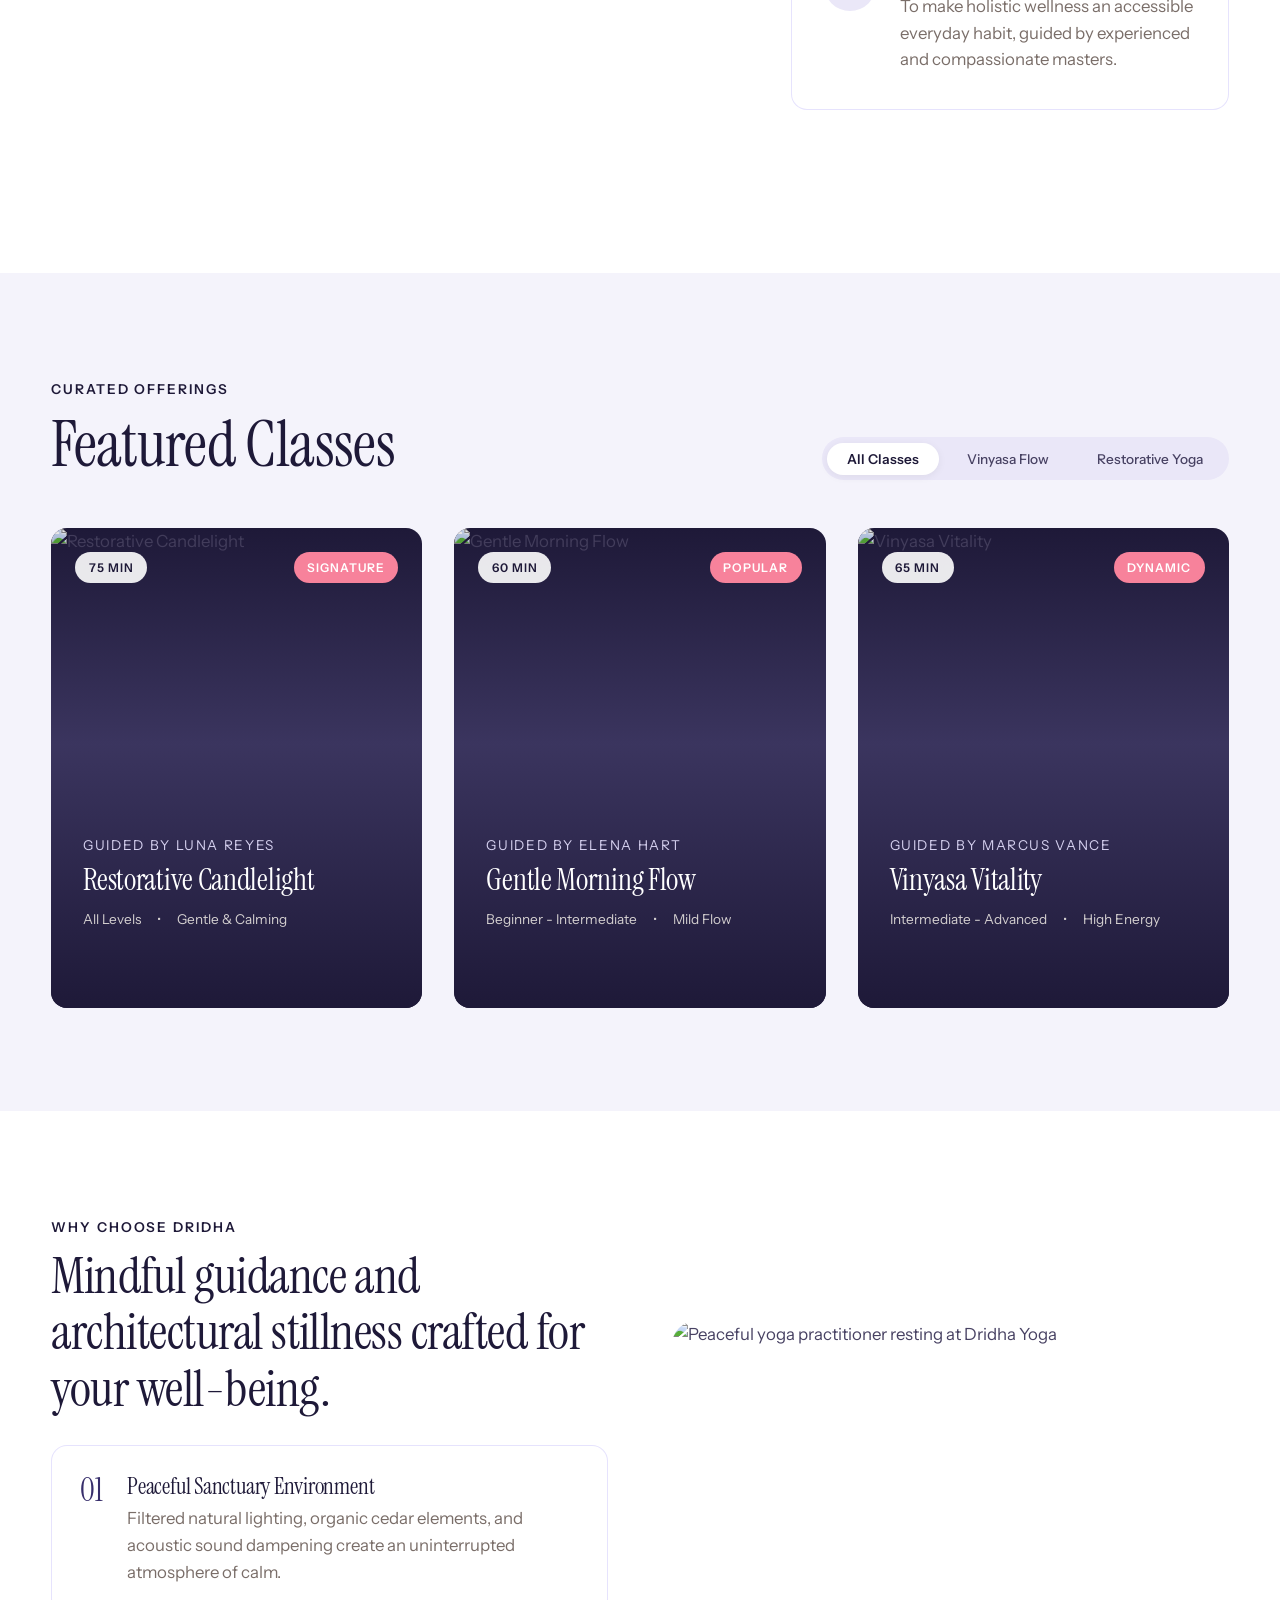
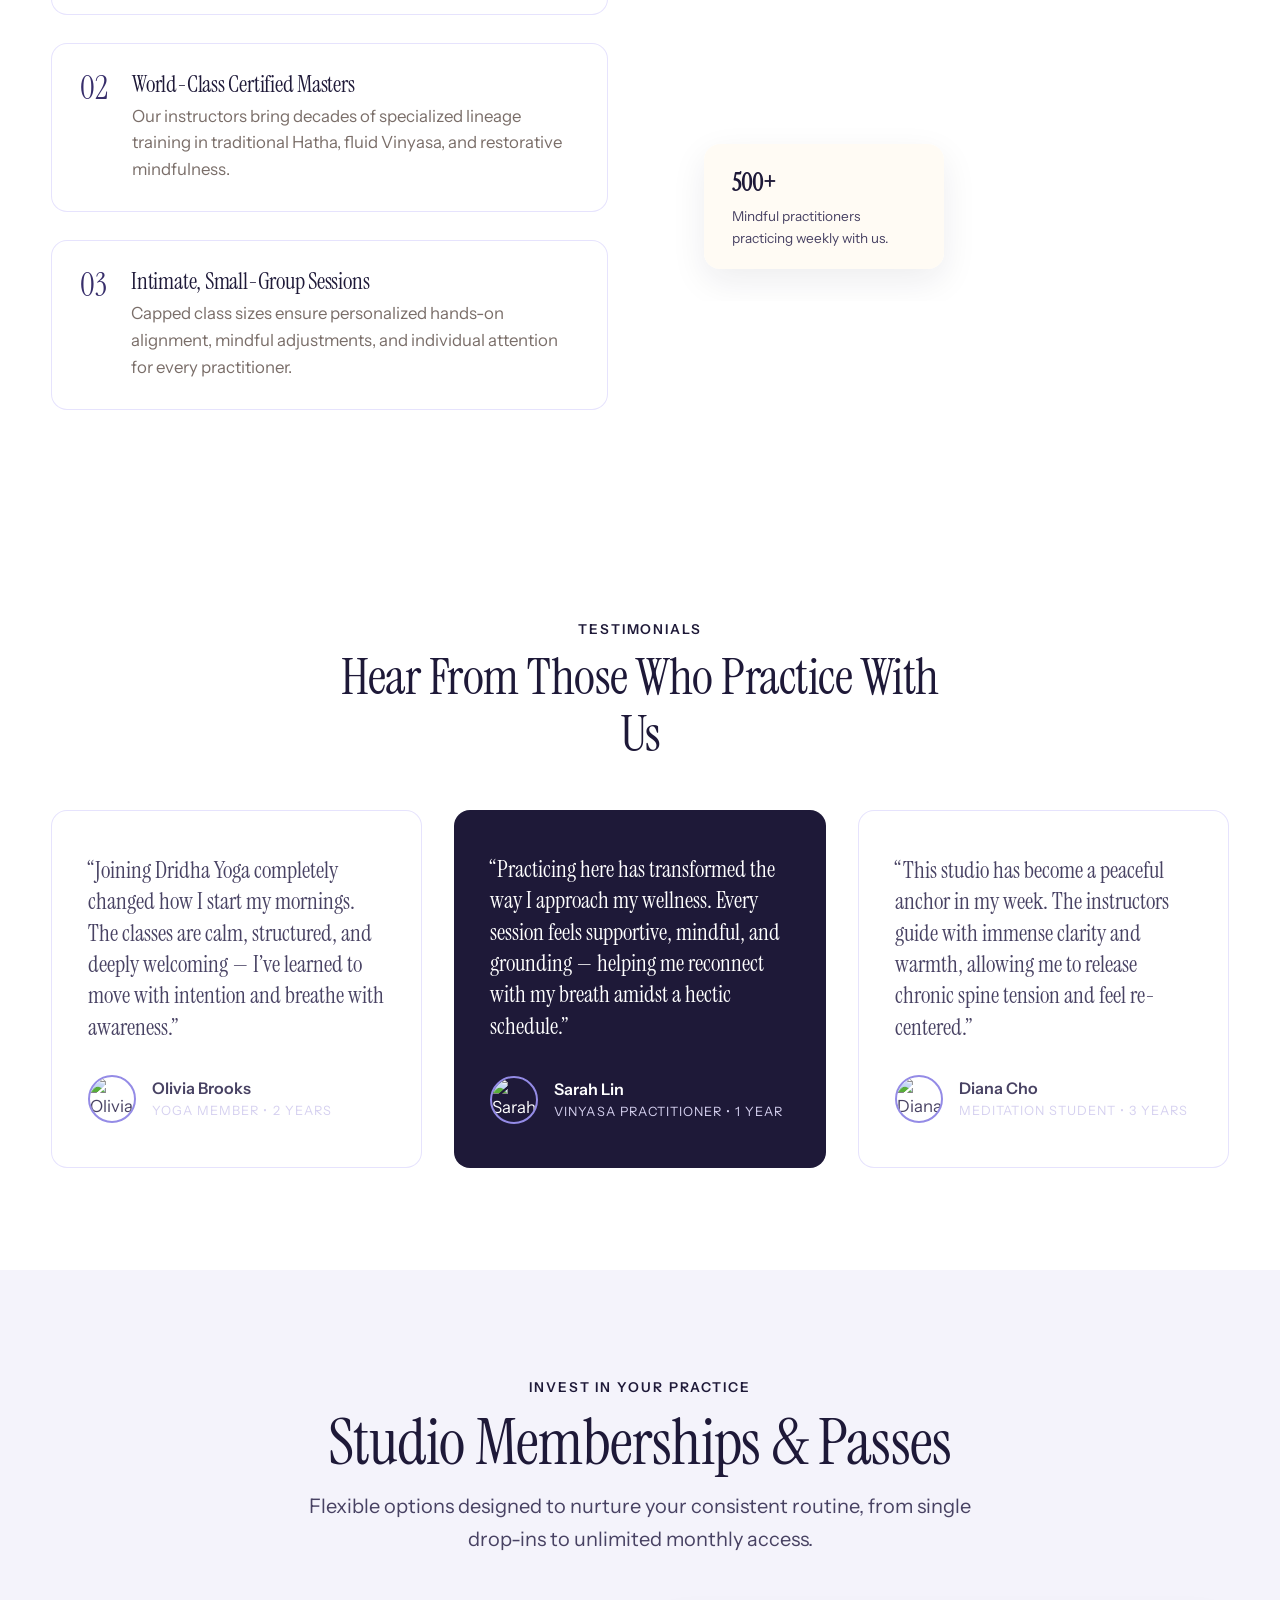
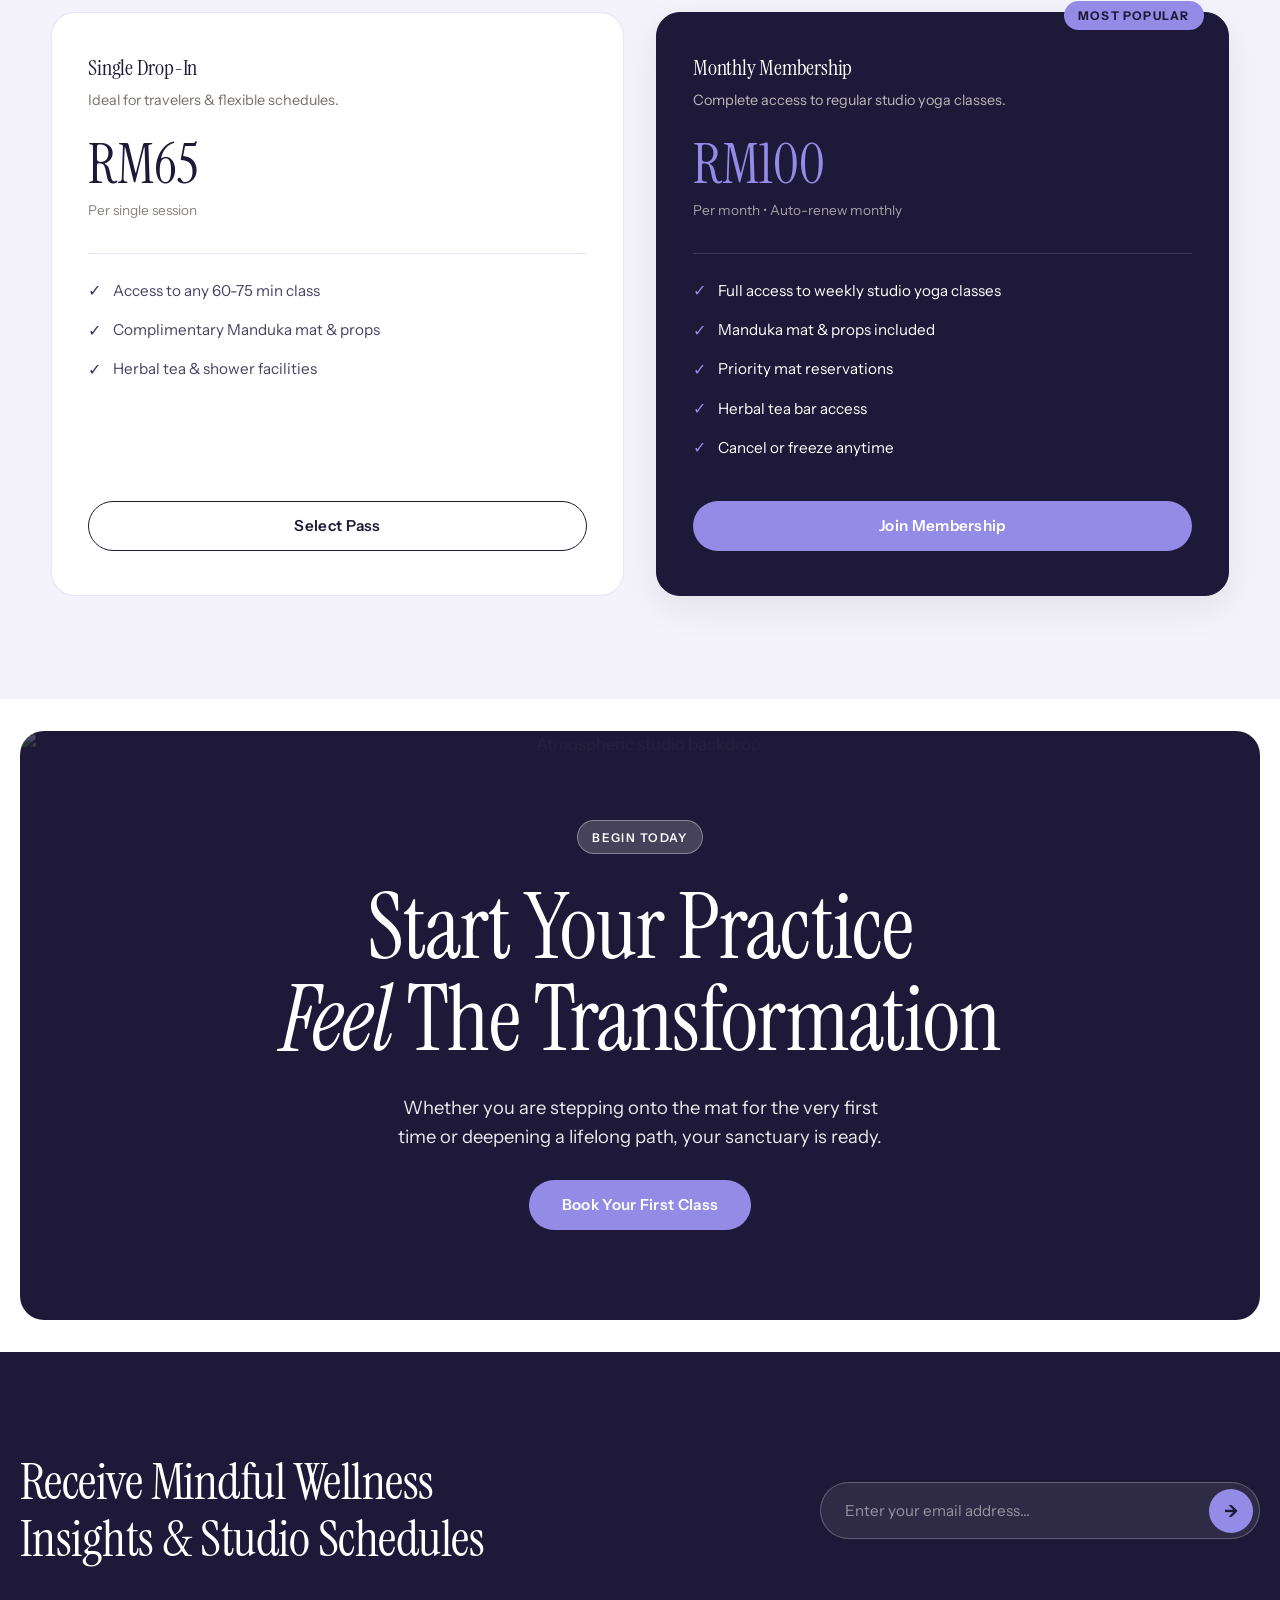
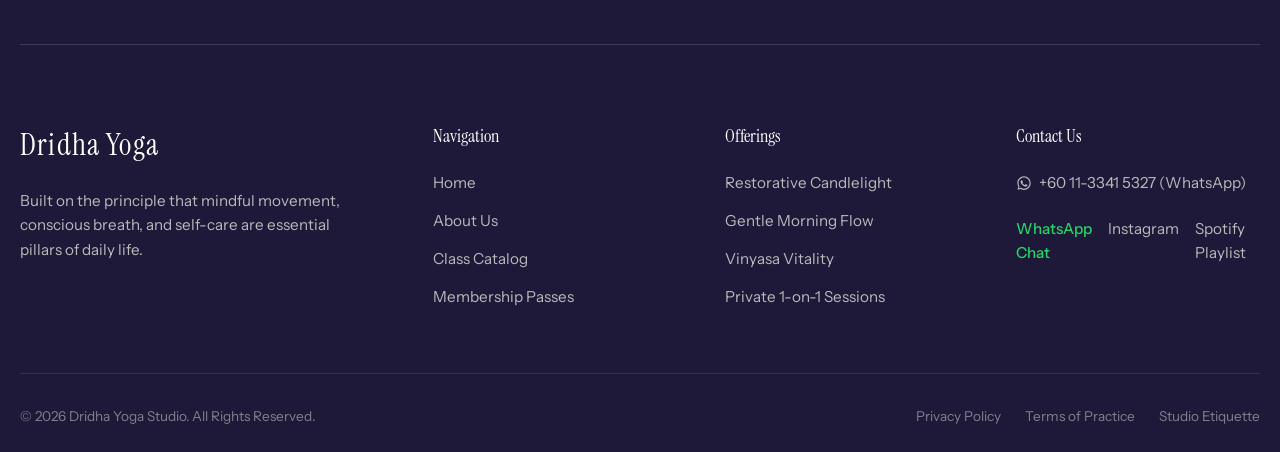
==== commit 9cf25729: "Use SUP yoga backbend photo as homepage hero banner" ====
--- a/index.html
+++ b/index.html
@@ -99,8 +99,8 @@
     <section class="section-hero">
       <div class="hero-frame">
         <img 
-          src="https://images.unsplash.com/photo-1545205597-3d9d02c29597?auto=format&fit=crop&w=2000&q=85" 
-          alt="Dridha Yoga Sanctuary Studio Interior" 
+          src="images/hero-banner.jpg" 
+          alt="Dridha Yoga on Paddleboard" 
           class="hero-bg-media"
         >
         <div class="hero-overlay"></div>
--- a/css/style.css
+++ b/css/style.css
@@ -570,14 +570,15 @@
   width: 100%;
   height: 100%;
   object-fit: cover;
+  object-position: center 58%;
   z-index: 1;
-  filter: brightness(0.85);
-  transform: scale(1.03);
+  filter: brightness(0.95);
+  transform: scale(1.02);
   transition: transform 12s ease-out;
 }
 
 .hero-frame:hover .hero-bg-media {
-  transform: scale(1.08);
+  transform: scale(1.06);
 }
 
 .hero-overlay {
@@ -585,9 +586,10 @@
   inset: 0;
   background: linear-gradient(
     to bottom,
-    rgba(30, 25, 56, 0.2) 0%,
-    rgba(125, 117, 184, 0.4) 45%,
-    rgba(30, 25, 56, 0.92) 100%
+    rgba(18, 22, 38, 0.2) 0%,
+    rgba(18, 22, 38, 0.08) 40%,
+    rgba(18, 22, 38, 0.6) 75%,
+    rgba(18, 22, 38, 0.88) 100%
   );
   z-index: 2;
   pointer-events: none;
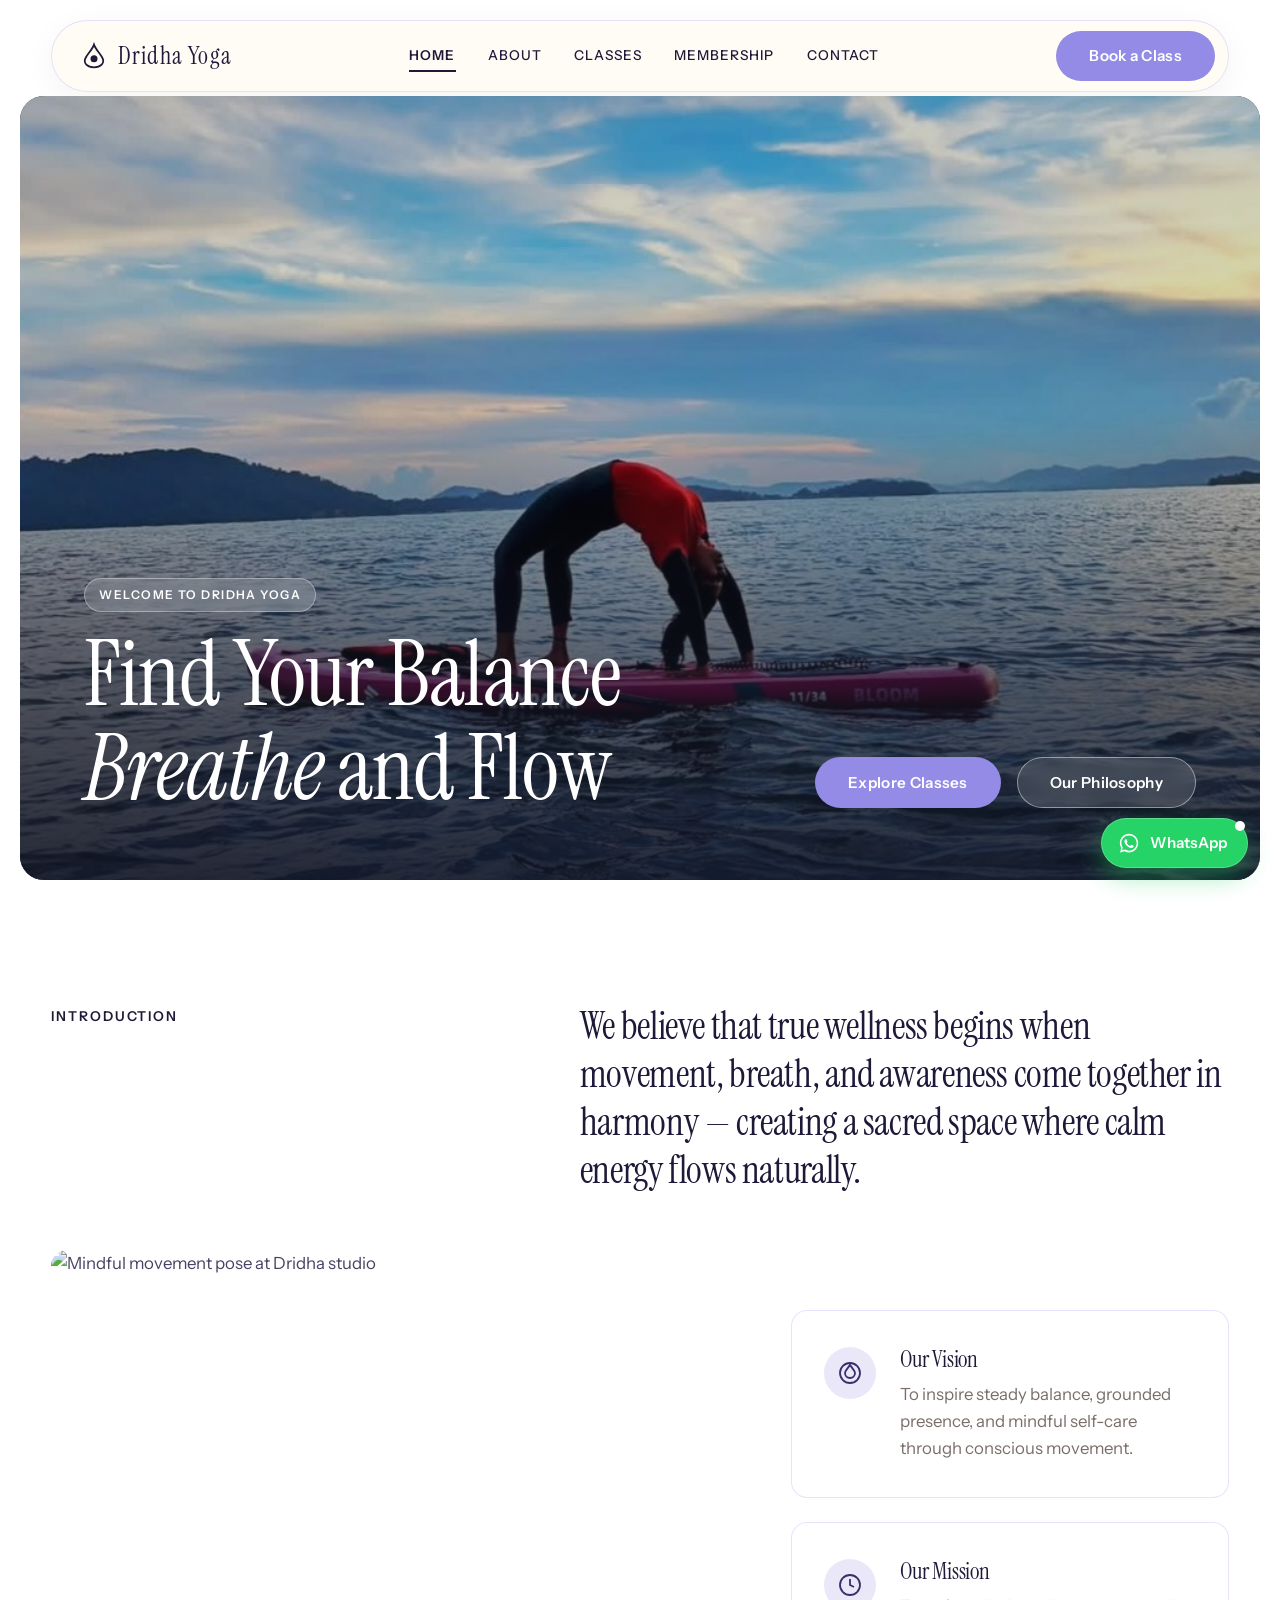
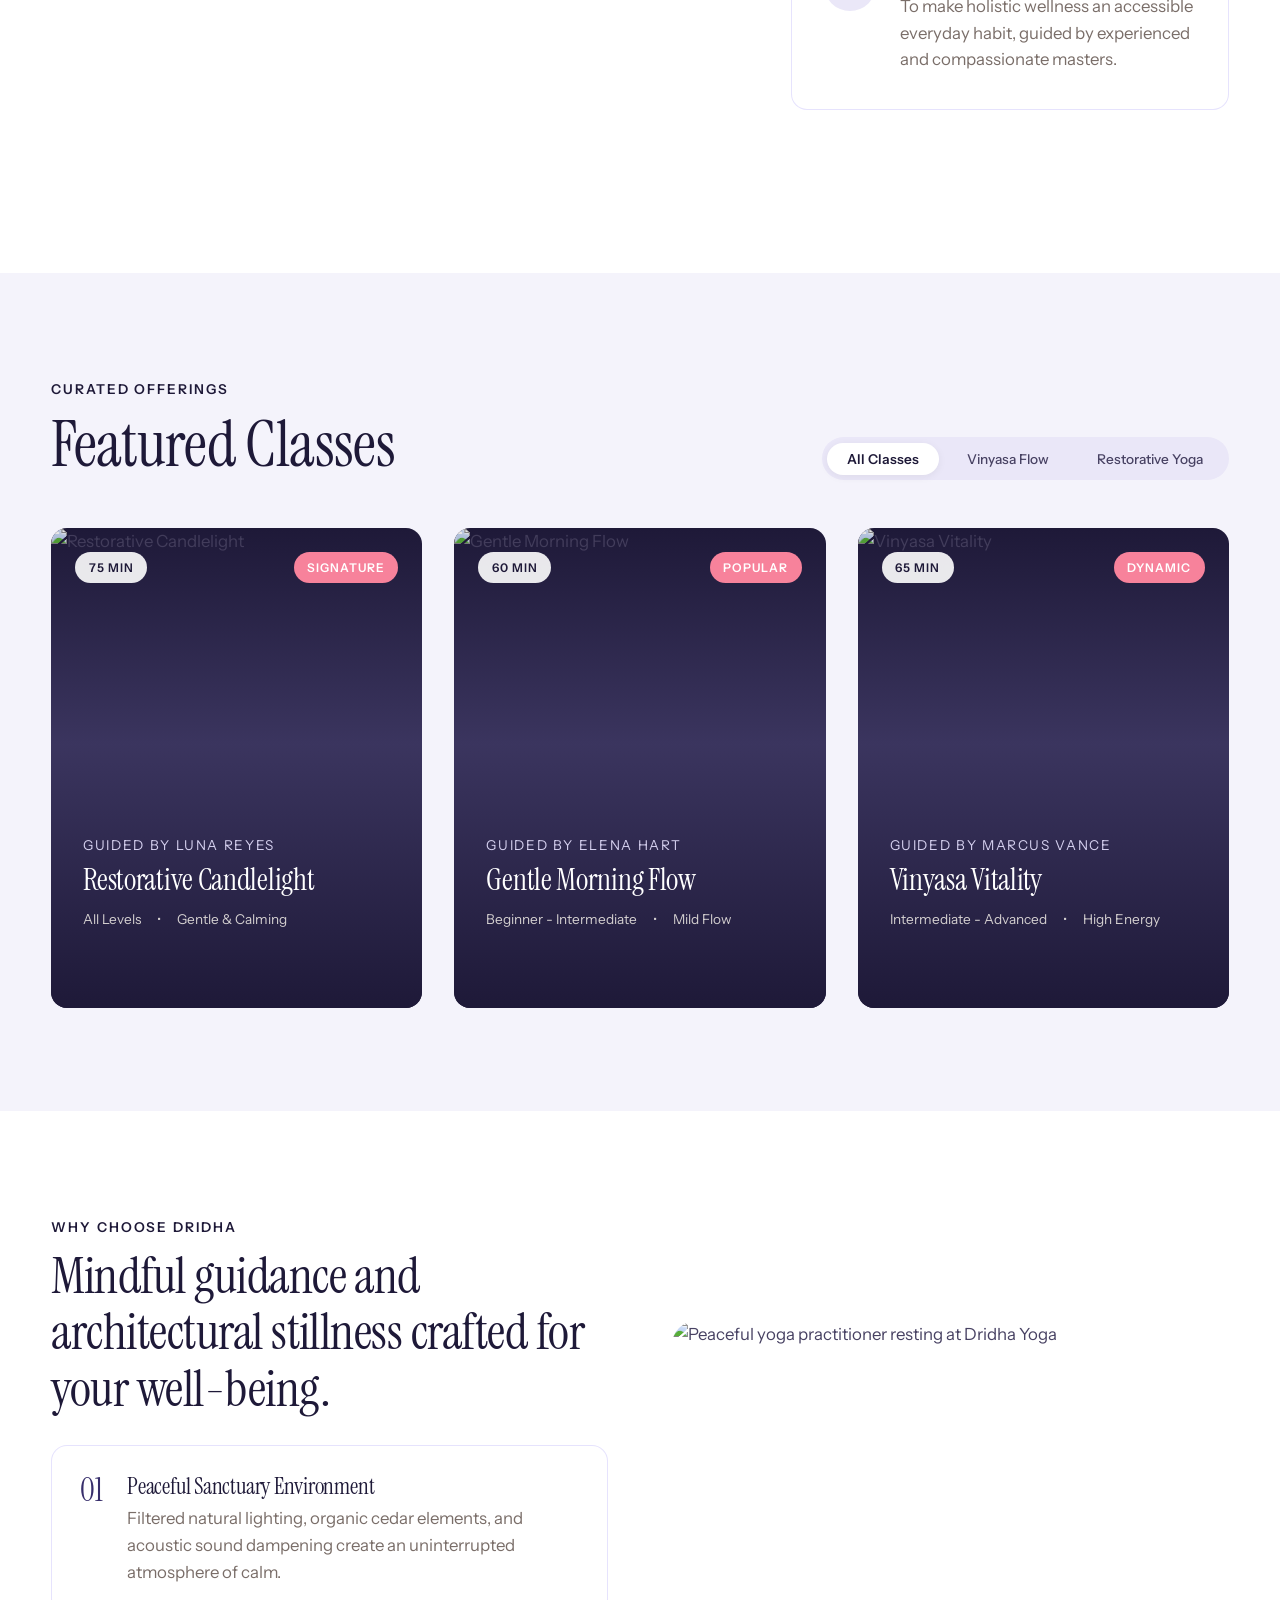
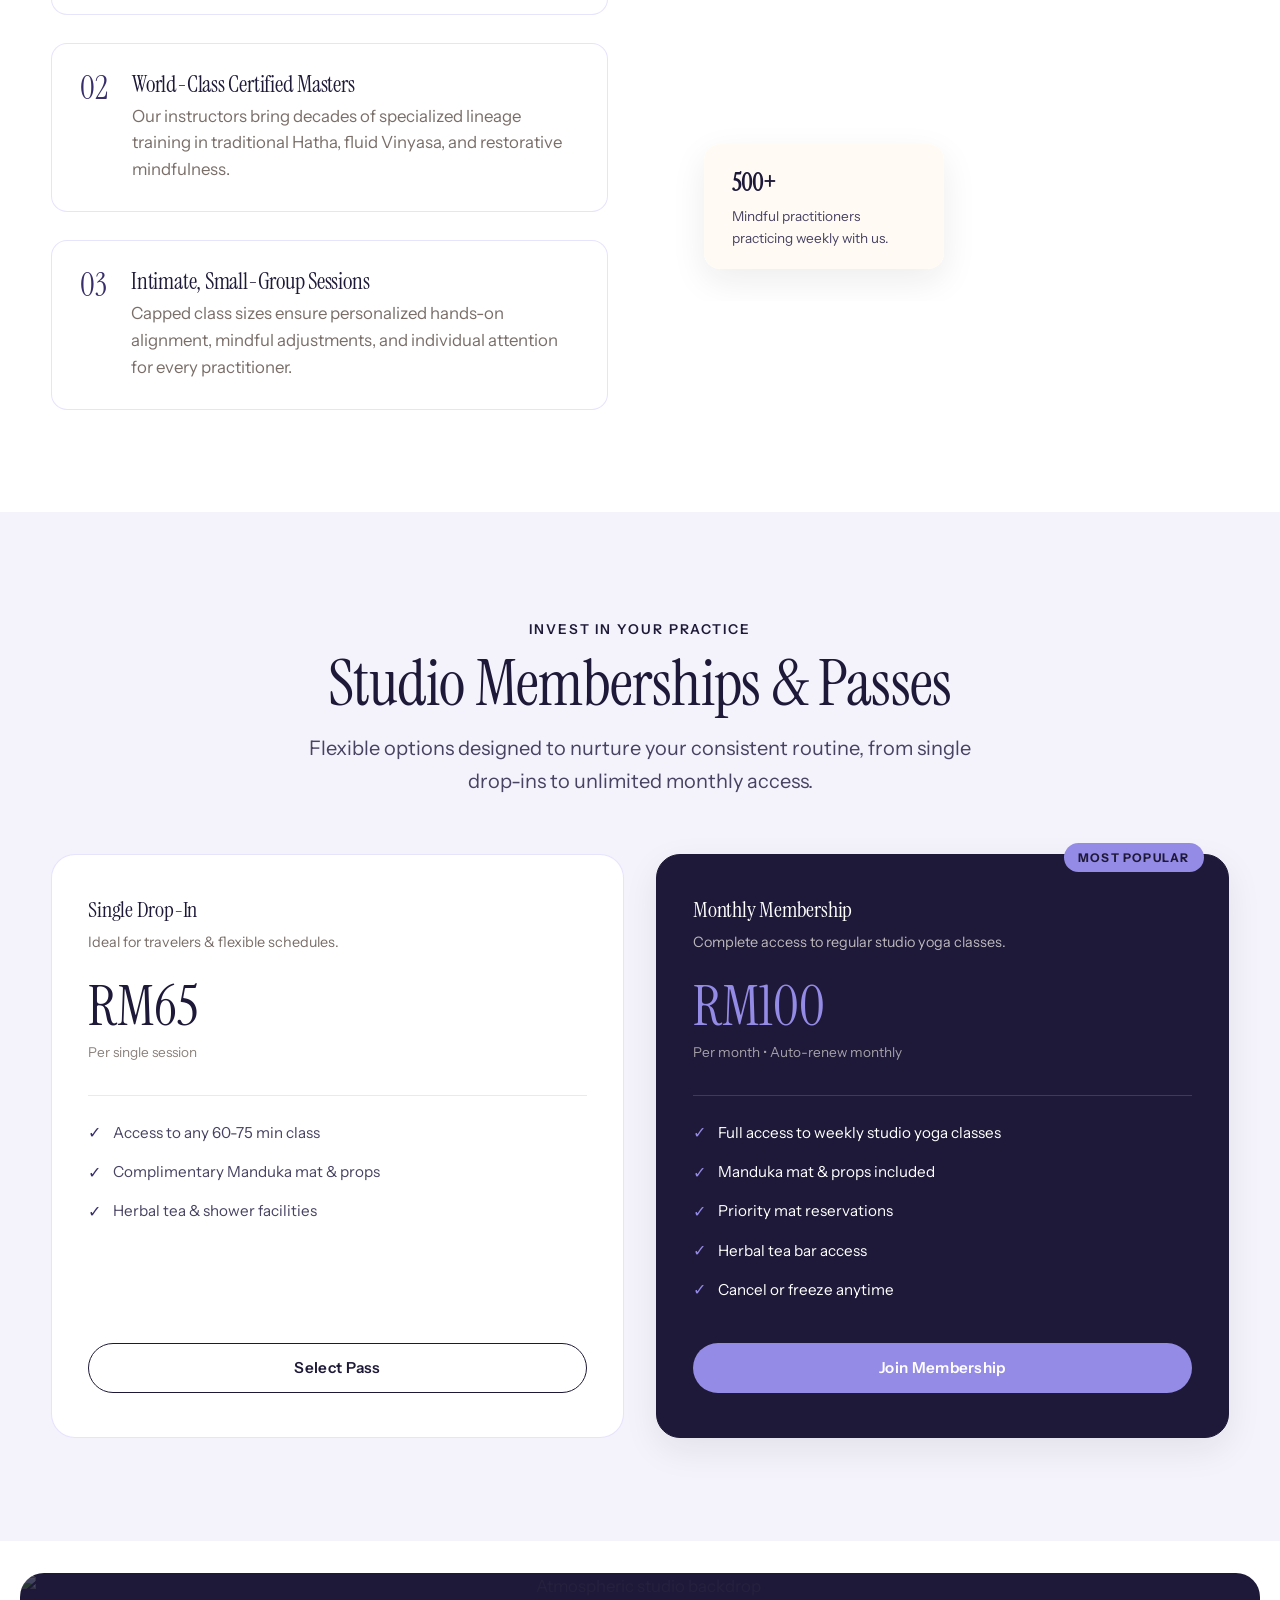
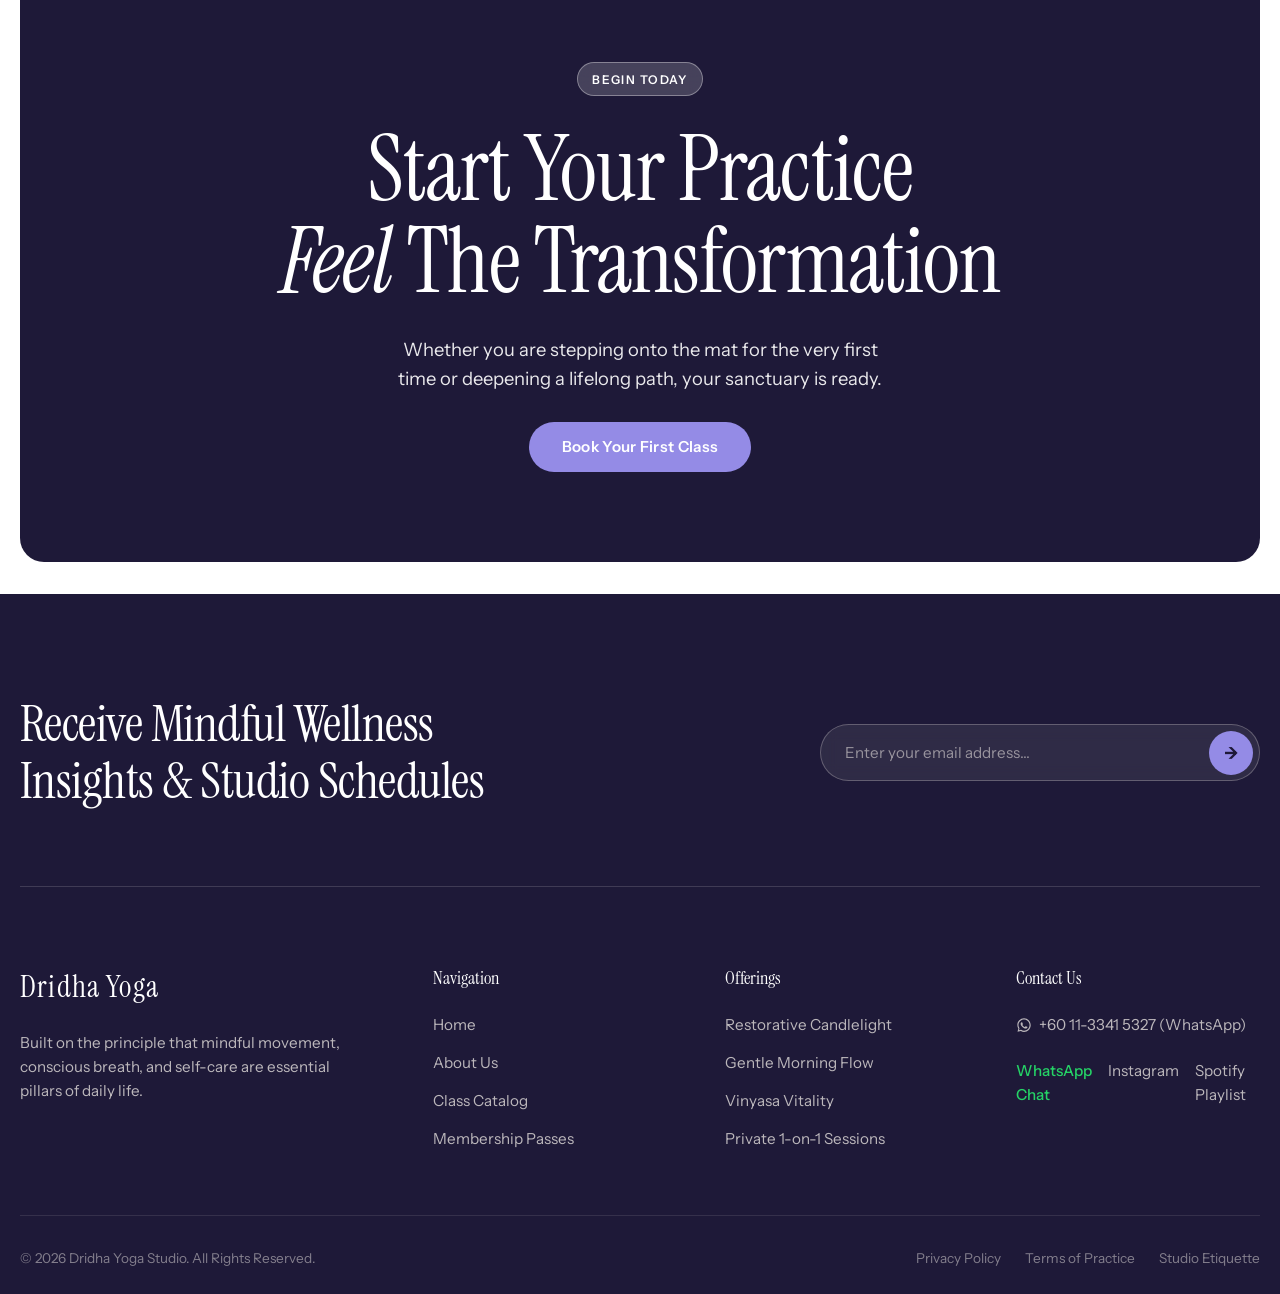
==== commit b3945f54: "Remove testimonials section from website" ====
--- a/index.html
+++ b/index.html
@@ -273,60 +273,6 @@
       </div>
     </section>
 
-
-
-    <!-- Testimonials Section -->
-    <section class="section reveal-on-scroll">
-      <div class="container">
-        <div style="text-align: center; max-width: 38rem; margin: 0 auto 3rem;">
-          <span class="subtitle">Testimonials</span>
-          <h2 class="heading-2" style="margin-top: 0.5rem;">Hear From Those Who Practice With Us</h2>
-        </div>
-
-        <div class="testimonials-grid">
-          
-          <div class="testimonial-card light">
-            <blockquote class="testimonial-quote">
-              “Joining Dridha Yoga completely changed how I start my mornings. The classes are calm, structured, and deeply welcoming — I’ve learned to move with intention and breathe with awareness.”
-            </blockquote>
-            <div class="testimonial-author">
-              <img src="https://images.unsplash.com/photo-1534528741775-53994a69daeb?auto=format&fit=crop&w=150&q=80" alt="Olivia Brooks" class="author-avatar">
-              <div>
-                <div class="author-name">Olivia Brooks</div>
-                <div class="author-role">Yoga Member • 2 Years</div>
-              </div>
-            </div>
-          </div>
-
-          <div class="testimonial-card dark">
-            <blockquote class="testimonial-quote">
-              “Practicing here has transformed the way I approach my wellness. Every session feels supportive, mindful, and grounding — helping me reconnect with my breath amidst a hectic schedule.”
-            </blockquote>
-            <div class="testimonial-author">
-              <img src="https://images.unsplash.com/photo-1517841905240-472988babdf9?auto=format&fit=crop&w=150&q=80" alt="Sarah Lin" class="author-avatar">
-              <div>
-                <div class="author-name">Sarah Lin</div>
-                <div class="author-role">Vinyasa Practitioner • 1 Year</div>
-              </div>
-            </div>
-          </div>
-
-          <div class="testimonial-card light">
-            <blockquote class="testimonial-quote">
-              “This studio has become a peaceful anchor in my week. The instructors guide with immense clarity and warmth, allowing me to release chronic spine tension and feel re-centered.”
-            </blockquote>
-            <div class="testimonial-author">
-              <img src="https://images.unsplash.com/photo-1507003211169-0a1dd7228f2d?auto=format&fit=crop&w=150&q=80" alt="Diana Cho" class="author-avatar">
-              <div>
-                <div class="author-name">Diana Cho</div>
-                <div class="author-role">Meditation Student • 3 Years</div>
-              </div>
-            </div>
-          </div>
-
-        </div>
-      </div>
-    </section>
 
     <!-- Memberships & Pricing Section -->
     <section class="section accent reveal-on-scroll">
--- a/css/style.css
+++ b/css/style.css
@@ -1047,7 +1047,8 @@
    Testimonial Slider Section
    ========================================================================== */
 
-.testimonials-grid {
+.testimonials-grid,
+.info-cards-grid {
   display: grid;
   grid-template-columns: repeat(auto-fit, minmax(320px, 1fr));
   gap: 2rem;
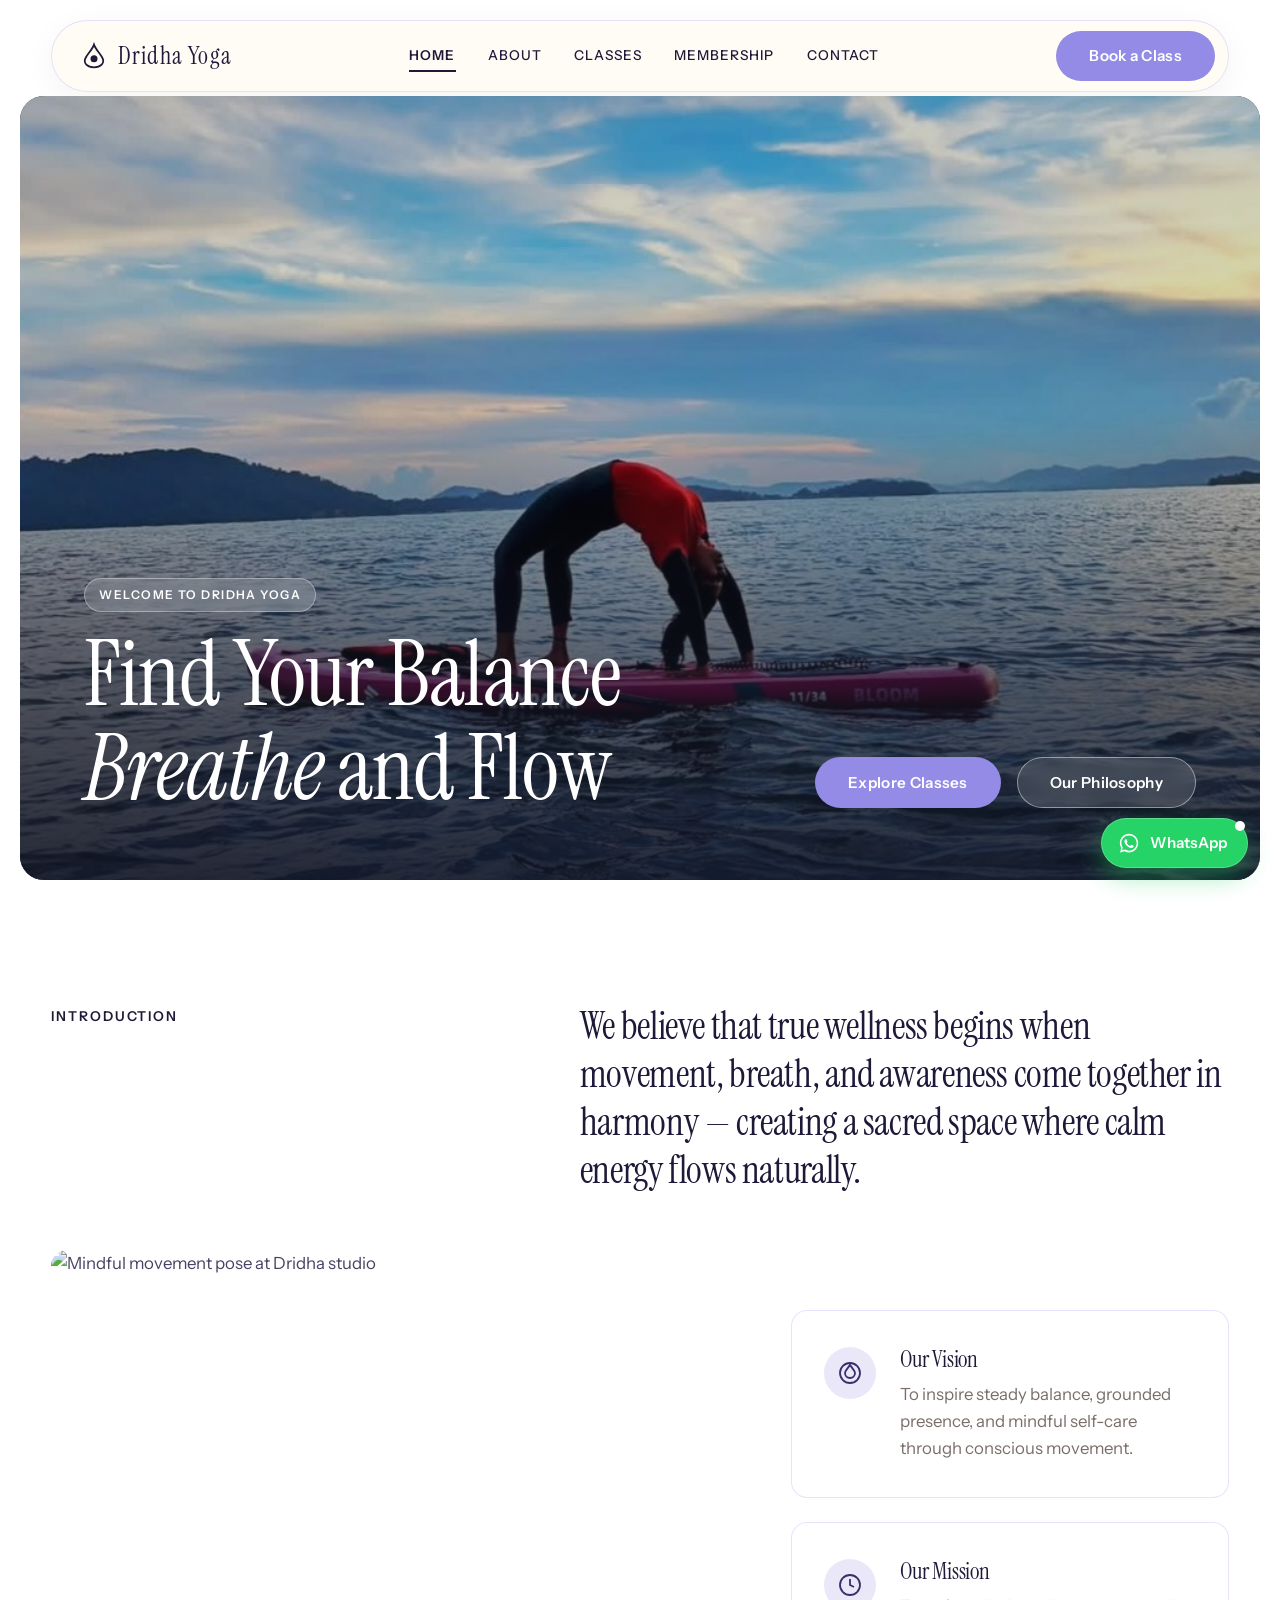
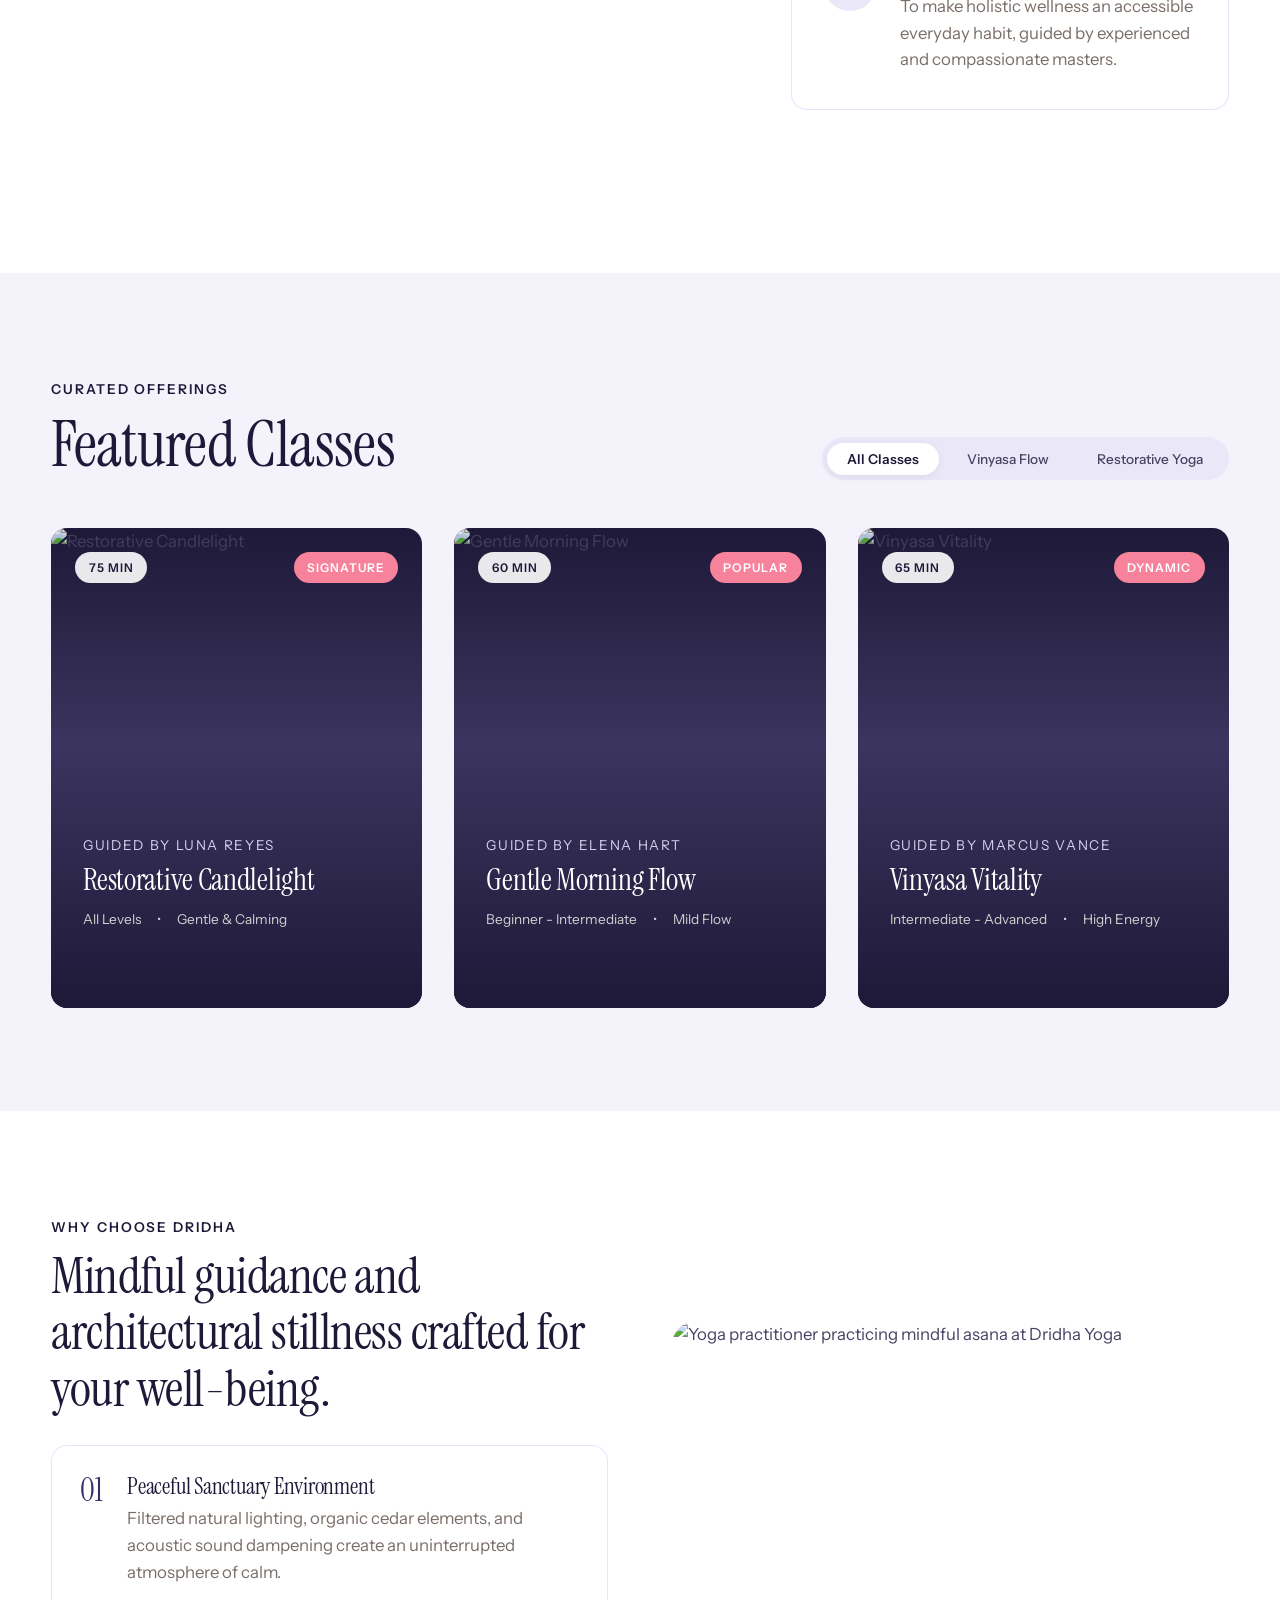
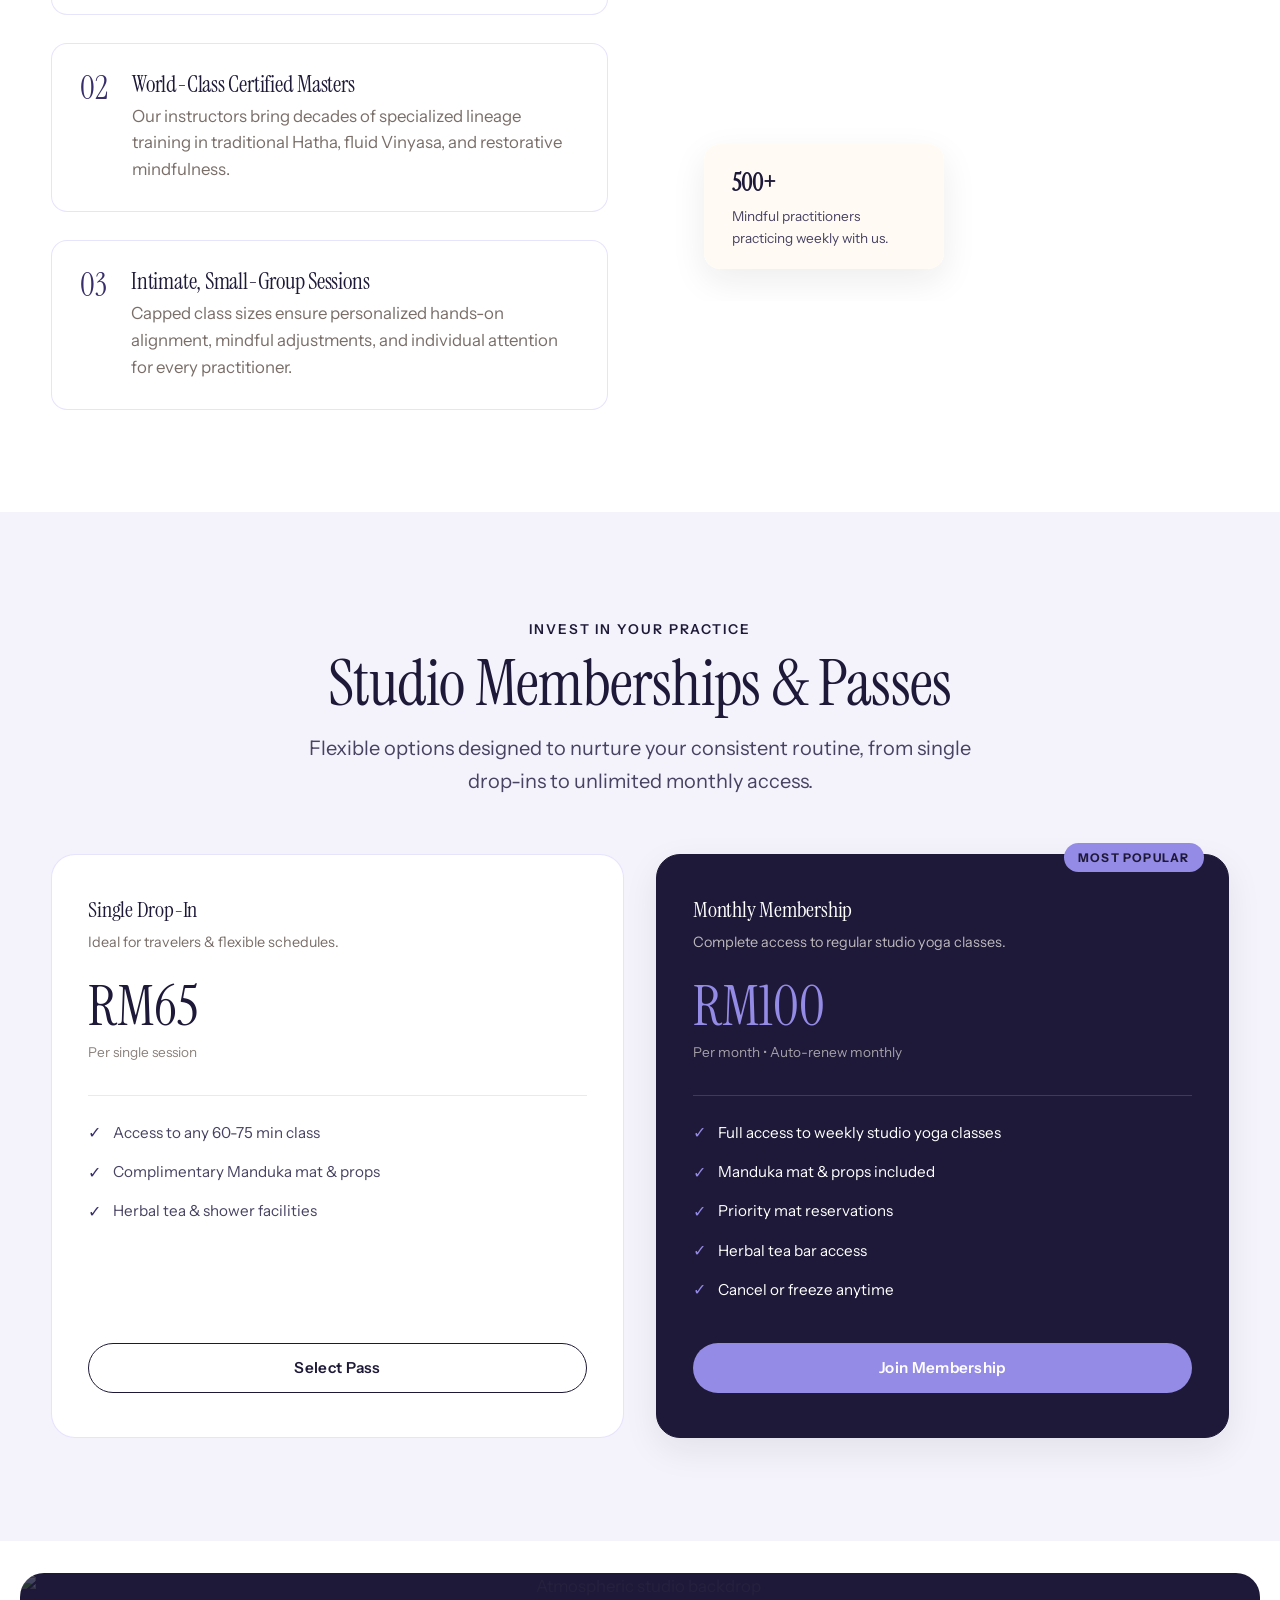
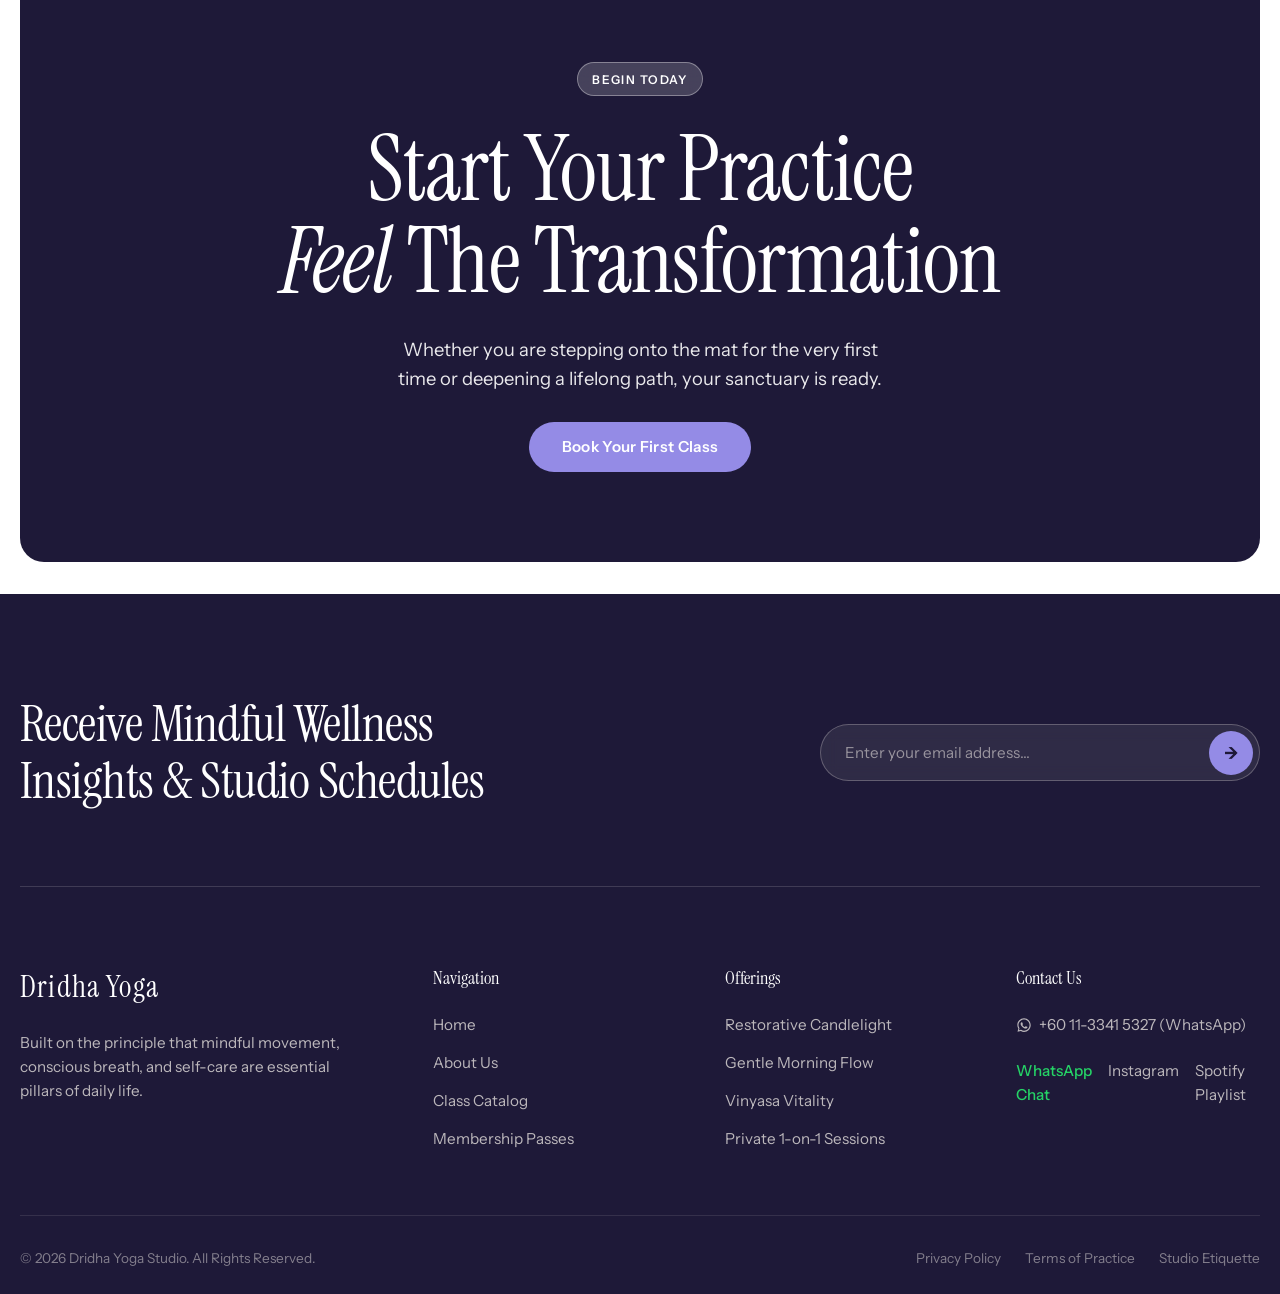
==== commit 0ea7e80e: "Replace showcase image with authentic yoga asana photo" ====
--- a/index.html
+++ b/index.html
@@ -259,8 +259,8 @@
 
           <div class="wcu-imagery">
             <img 
-              src="https://images.unsplash.com/photo-1518611012118-696072aa579a?auto=format&fit=crop&w=1200&q=80" 
-              alt="Peaceful yoga practitioner resting at Dridha Yoga" 
+              src="https://images.unsplash.com/photo-1545205597-3d9d02c29597?auto=format&fit=crop&w=1200&q=80" 
+              alt="Yoga practitioner practicing mindful asana at Dridha Yoga" 
               loading="lazy"
             >
             <div class="wcu-floating-badge">
